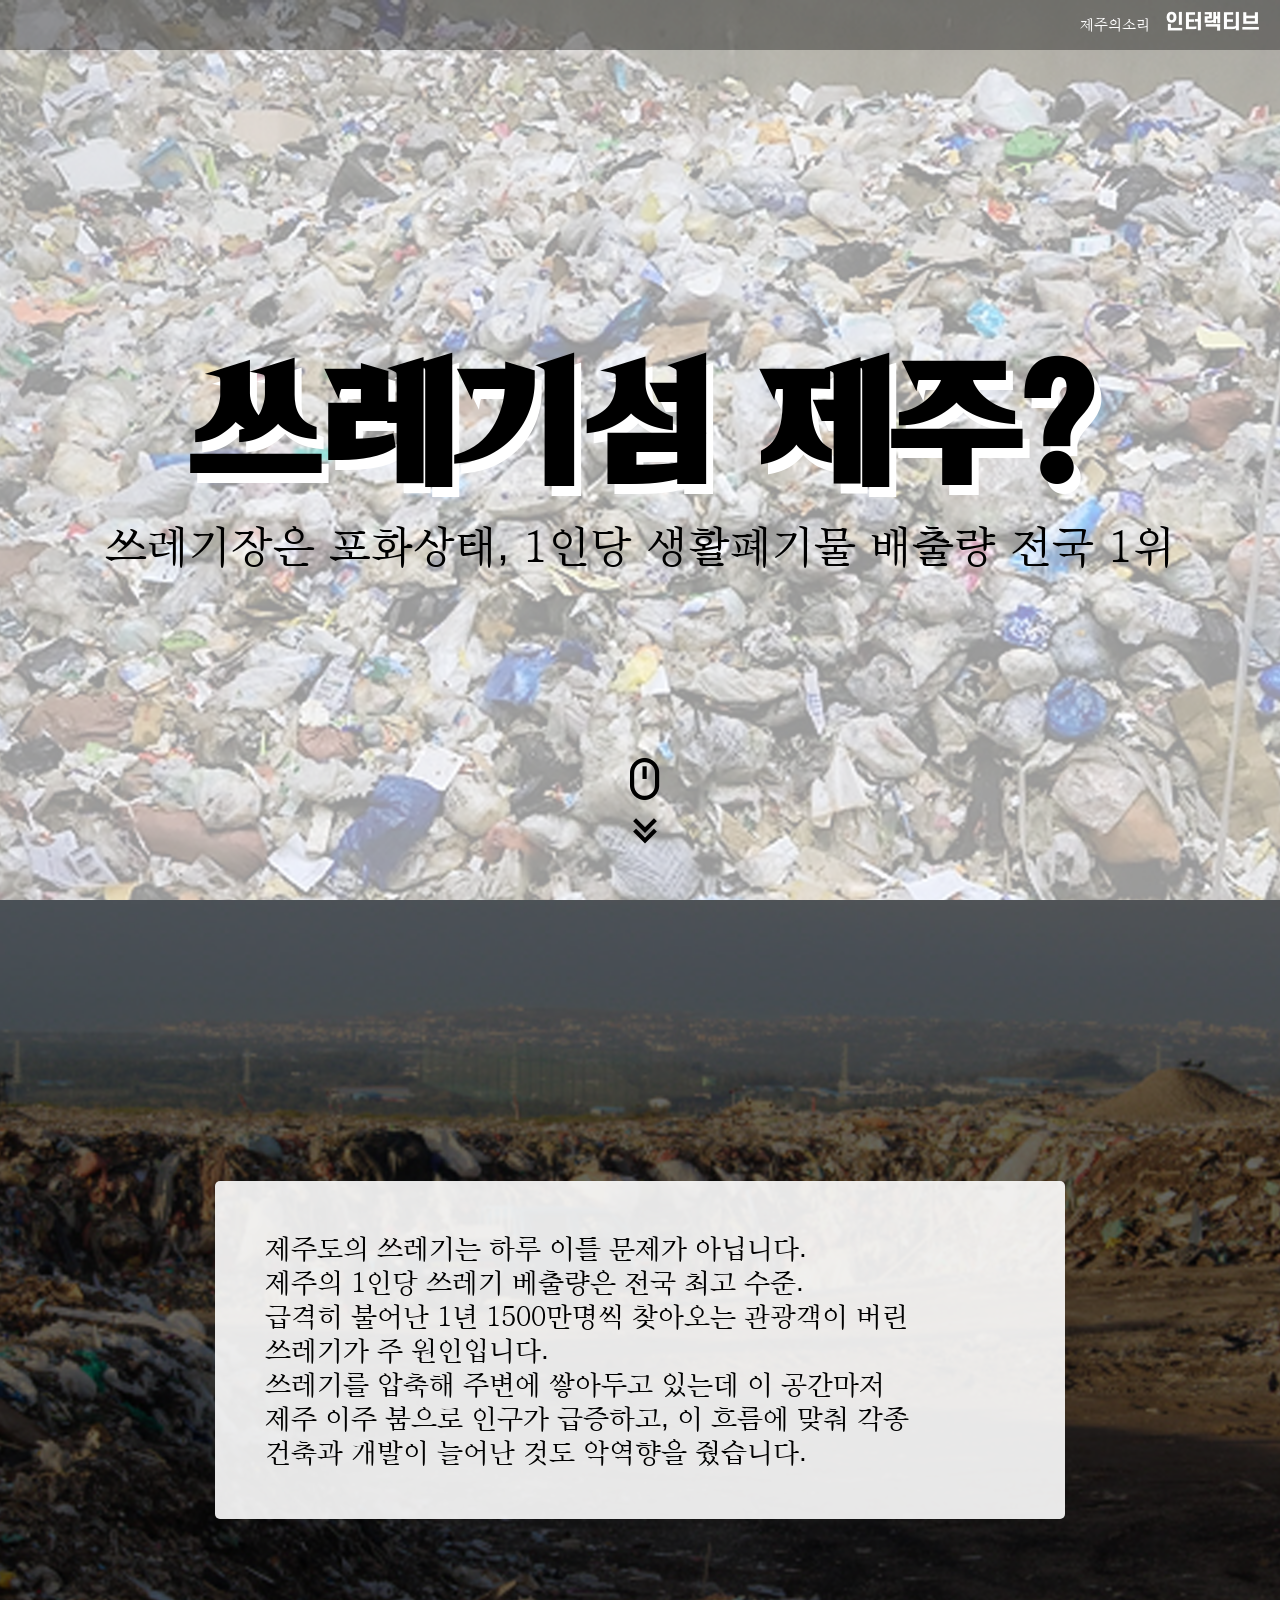
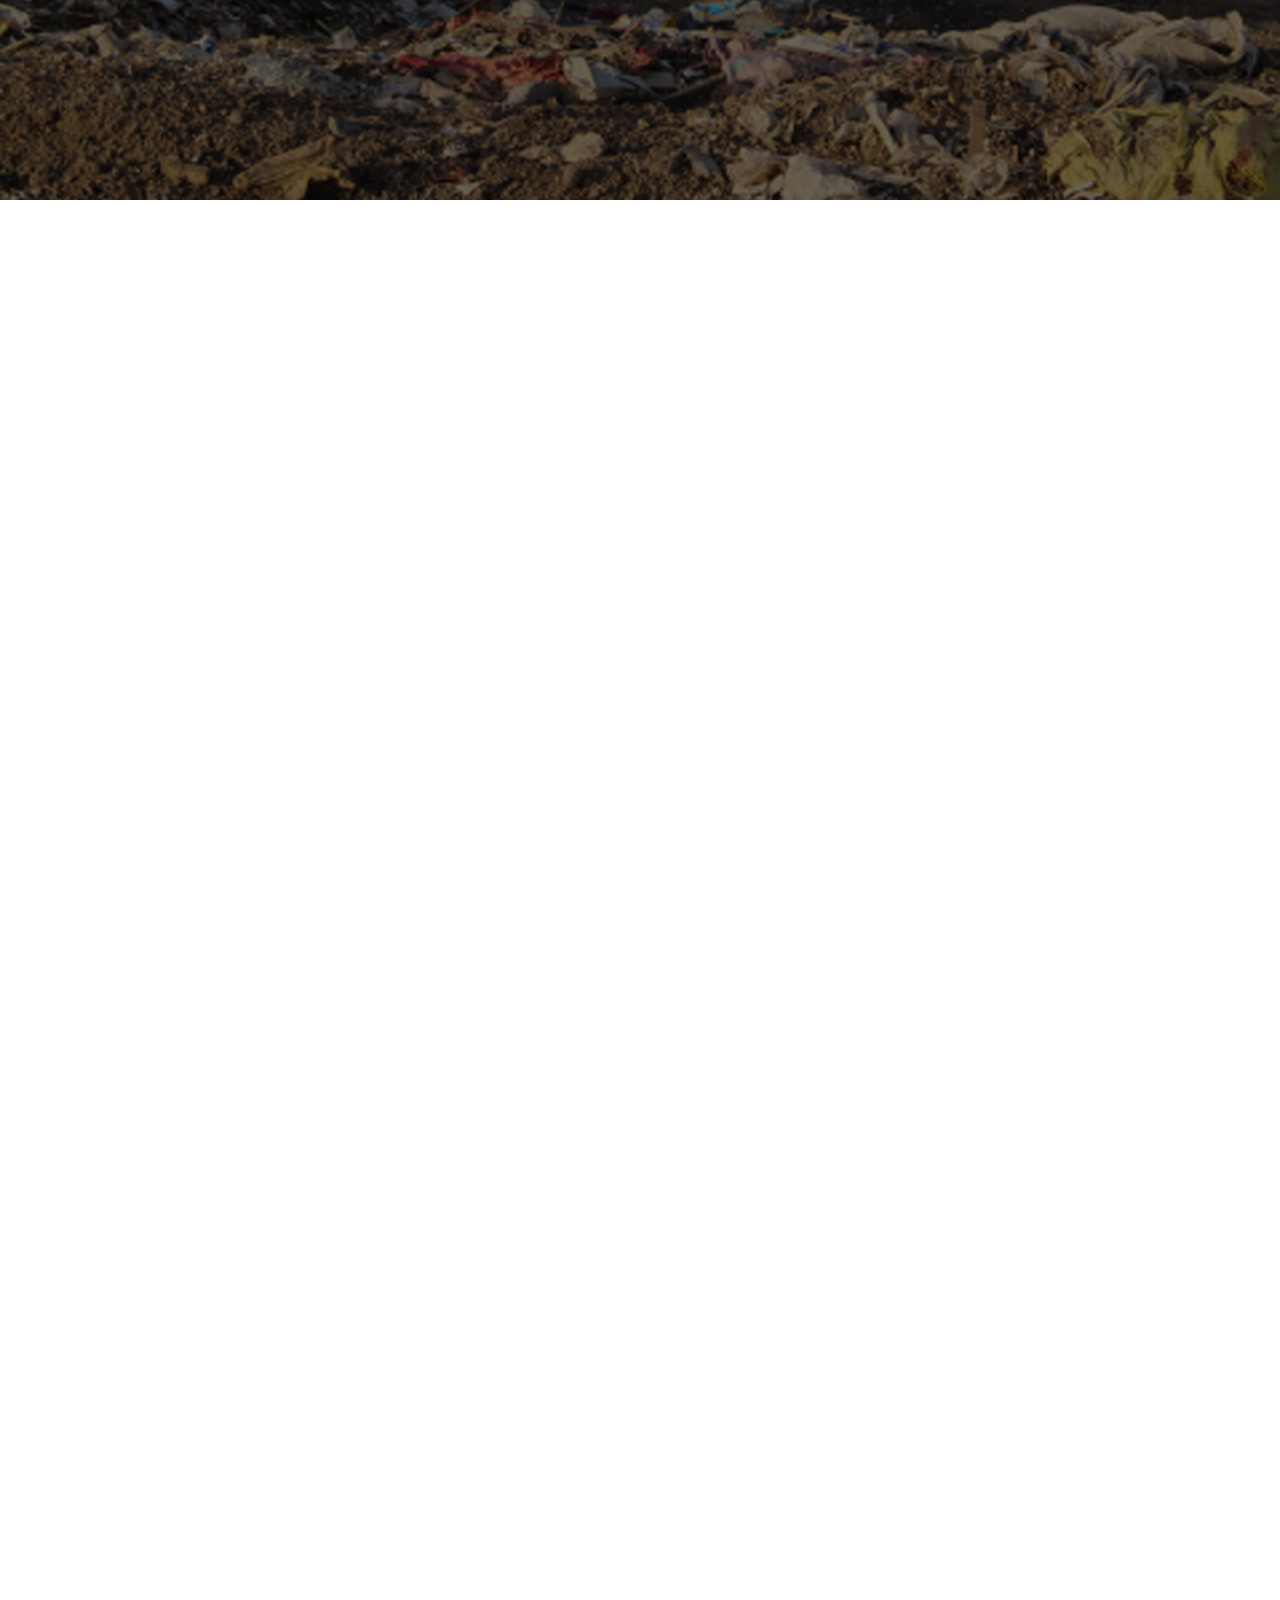
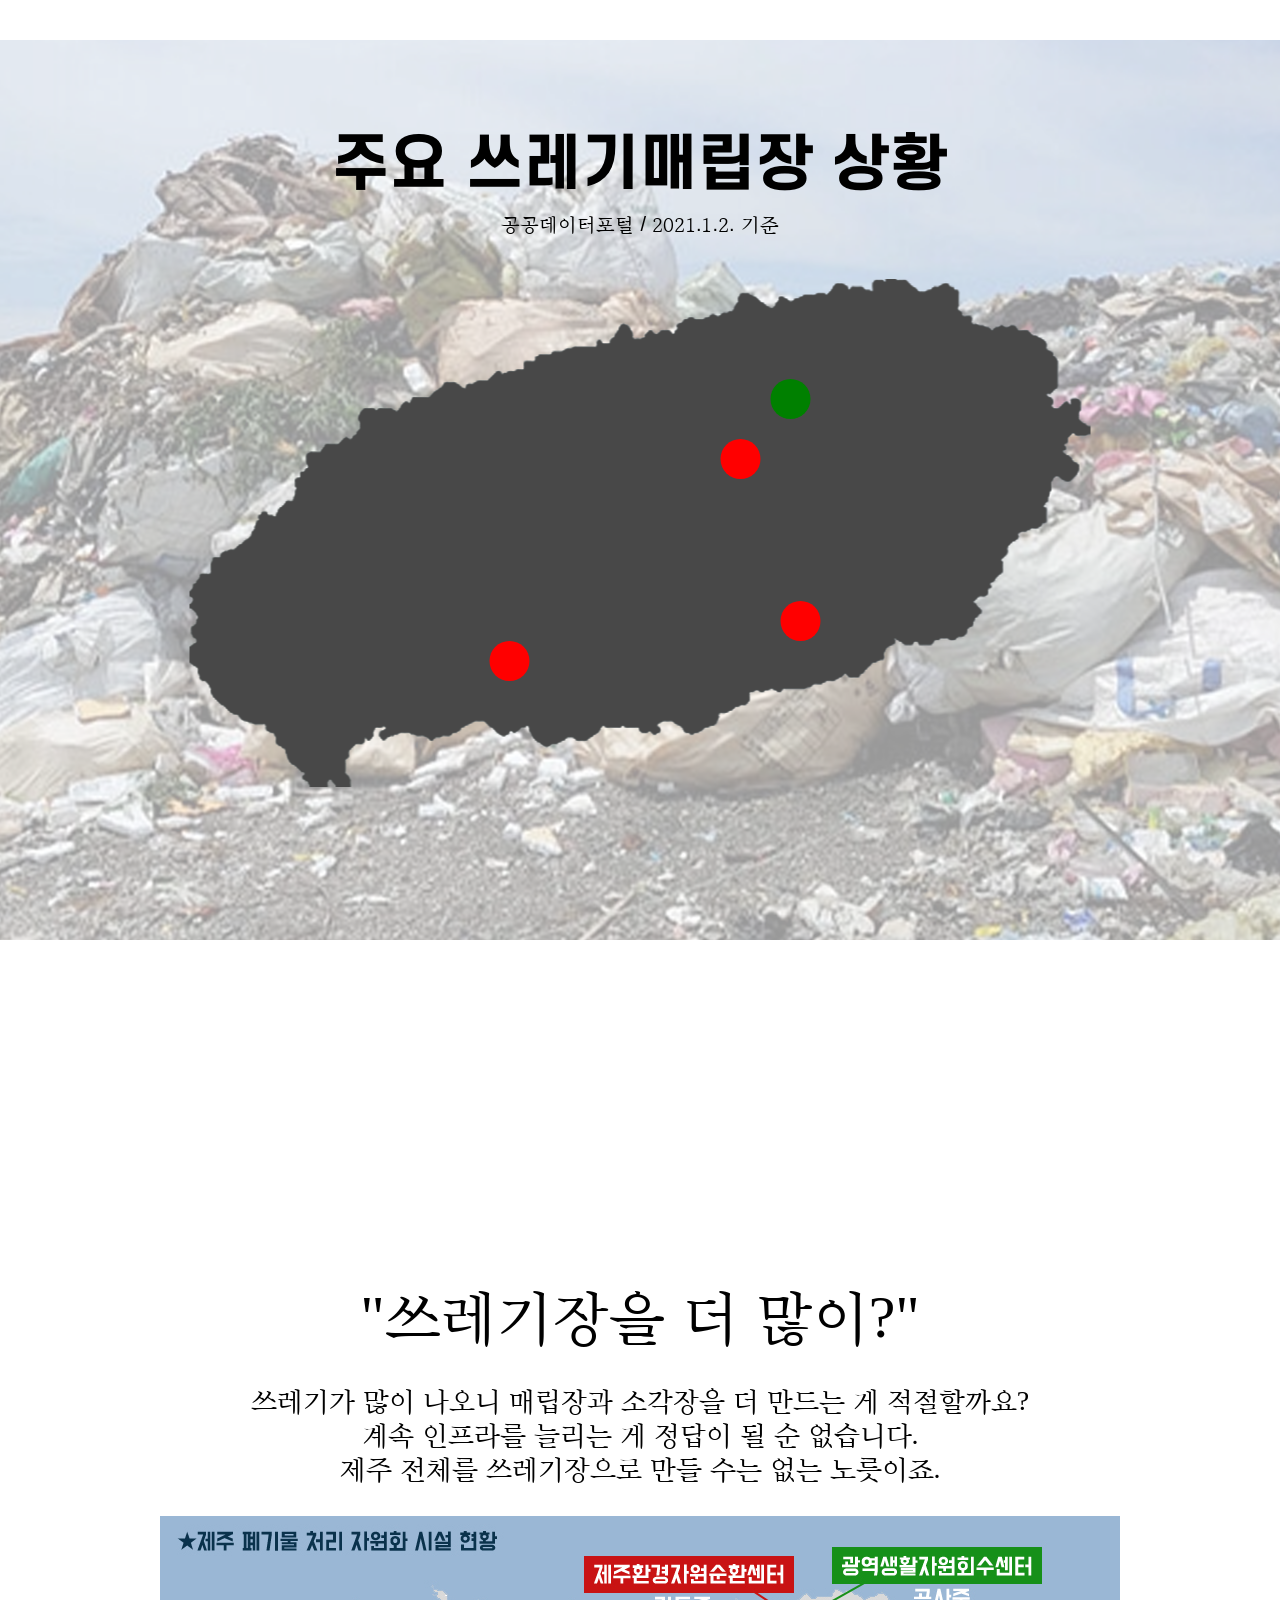
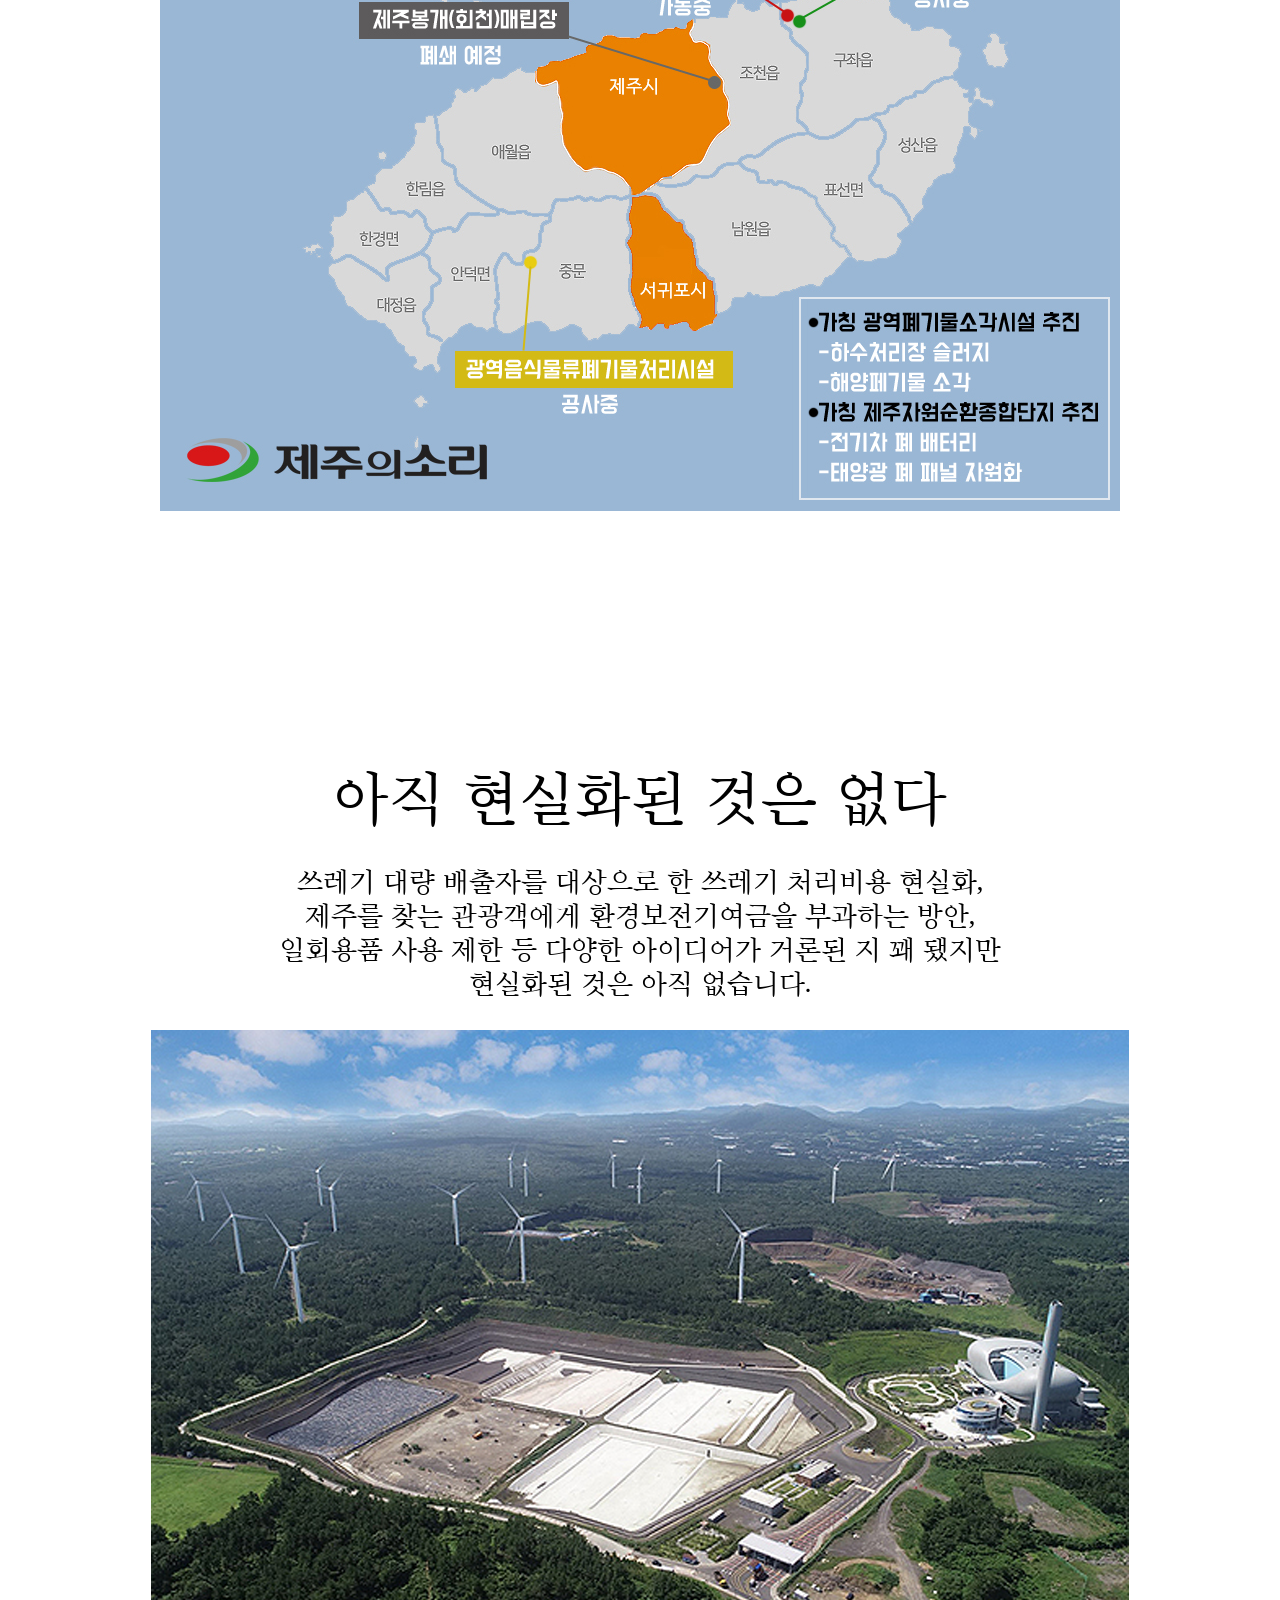
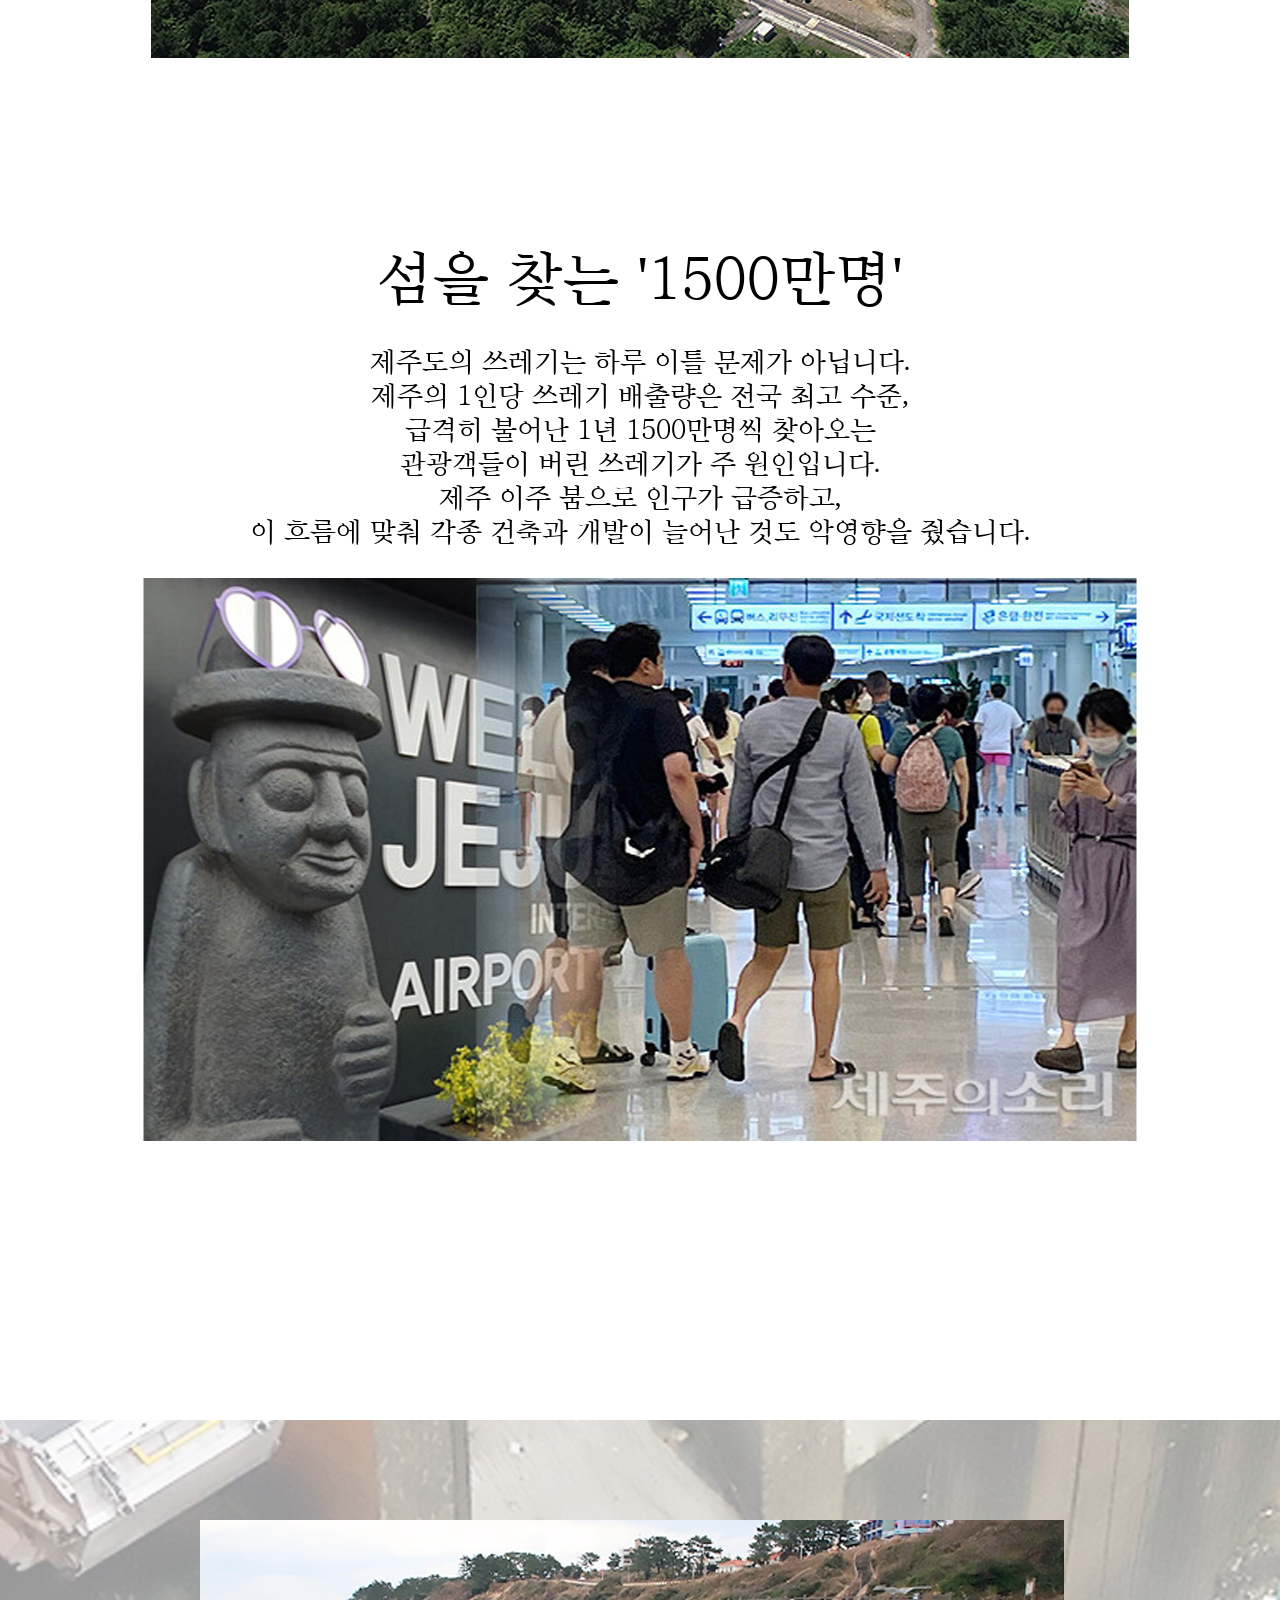
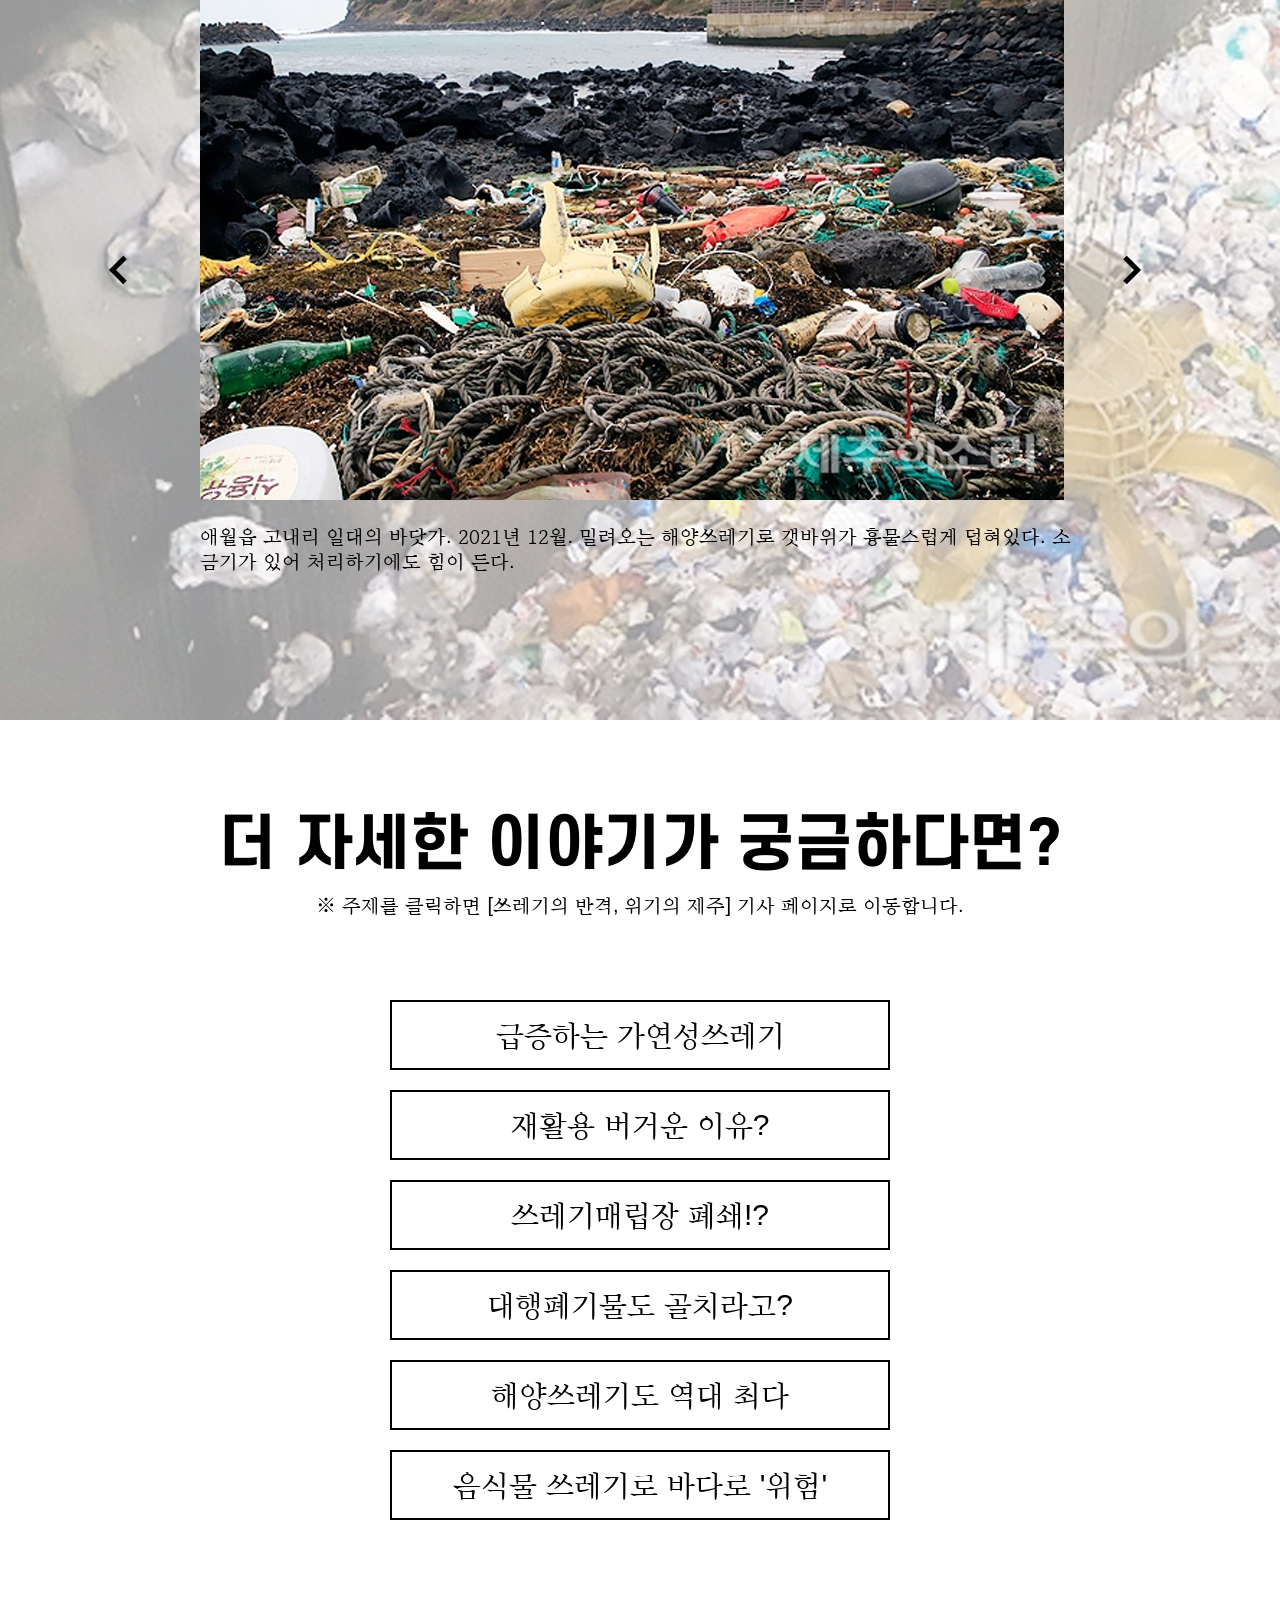
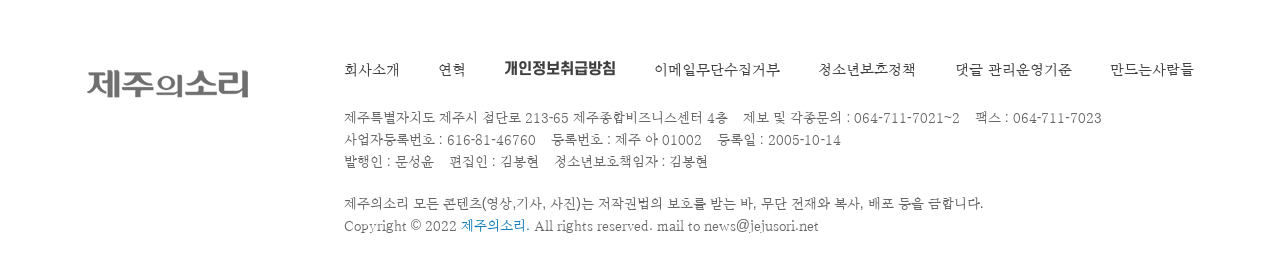
==== main.html @ 83e9f8c2 "인터랙티브" ====
﻿<!DOCTYPE html>
<html lang="ko">

    <head>
        <meta charset="utf-8">
        <meta http-equiv="X-UA-Compatible" content="IE=edge">
        <meta name="viewport" content="width=device-width, maximum-scale=1, initial-scale=1">
        <title>제주의소리</title>
        <link href="source/css/boxicons.css" rel="stylesheet">
        <link href="source/css/style.css" rel="stylesheet">
        <link href="source/css/aos.css" rel="stylesheet" />
        <link href="source/css/swiper-bundle.css" rel="stylesheet" />
        <!-- javaScript -->
        <script src="source/js/jquery-3.5.1.min.js"></script>
        <script src="source/js/common.js"></script>
        <script src="source/js/aos.js"></script>
        <script src="source/js/lodash.js"></script>
        <script src="source/js/swiper-bundle.js"></script>

    </head>

    <body class="main-layout">
        <!-- S:skip_navi -->
        <div class="skip_navi">
            <a class="sr-only sr-only-focusable" href="#header">메뉴 바로가기</a>
            <a class="sr-only sr-only-focusable" href="#content">본문 바로가기</a>
            <a class="sr-only sr-only-focusable" href="#footer">푸터 바로가기</a>
        </div>
        <!-- E:skip_navi -->
        <!-- S:header -->
        <header id="header">
          <div class="container">
            <a class="nav-title" href="" target="_blank">제주의소리</a>
            <a class="nav-sub" href="">인터랙티브</a>
            
          </div>
        </header>
        <!-- E:header -->
        
        <!-- S:main_menu -->
        <nav id="main-menu">

        </nav>
        <!-- E:main_menu -->

        <!-- S:mainContent -->
        <div id="content" class="main">

            <section class="page01">
              <div class="page01-text">
                <h1>쓰레기섬 제주?</h1>
                <h3>쓰레기장은 포화상태, 1인당 생활폐기물 배출량 전국 1위</h3>
                
              </div>
              <a href="#page02" onclick="return true"  class="icon-scroll">
                <i class='bx bx-mouse' ></i>
                <i class='bx bx-chevrons-down' ></i>
              </a>
            </section>
            
            <section class="page02">
              <div class="scroll-graphic">
                <div class="graphic-item" data-index="0">
                  <div id="page02" class="step">
                    <p >핵심은 감당할 수 없을 정도로 쓰레기가 쏟아지고 있다는 것.</p>
                    <p>현재 제주시 회천동에 있는 북부소각장은 하루 평균 140톤을</p>
                    <p>처리할 수 있는데, 하루에 반입되는 쓰레기는 201톤.</p>
                    <p>매일 70톤의 쓰레기가 쌓여간다는 얘기입니다.</p>
                    <p>쓰레기를 압축해 주변에 쌓아두고 있는데 이 공간마저</p>
                    <p>부족한 상황입니다.</p>
                    <p>현재 갈 곳을 잃고 야적된 압축 쓰레기는 무려 5만톤.</p>
                  </div>
                </div>
                <div class="graphic-item" data-index="1">
                  <div class="step">
                    <p>제주도의 쓰레기는 하루 이틀 문제가 아닙니다.</p>
                    <p>제주의 1인당 쓰레기 베출량은 전국 최고 수준.</p>
                    <p>급격히 불어난 1년 1500만명씩 찾아오는 관광객이 버린</p>
                    <p>쓰레기가 주 원인입니다.</p>
                    <p>쓰레기를 압축해 주변에 쌓아두고 있는데 이 공간마저</p>
                    <p>제주 이주 붐으로 인구가 급증하고, 이 흐름에 맞춰 각종</p>
                    <p>건축과 개발이 늘어난 것도 악역향을 줬습니다.</p>
                  </div>
                </div>
              </div>
              <div class="blank" data-index="0"></div>
              <div class="blank" data-index="1"></div>
              <div class="blan"></div>
            </section>
              
            <section class="page03">
              <div class="page03-text">
                <h2>주요 쓰레기매립장 상황</h2>
                <p>공공데이터포털 / 2021.1.2. 기준</p>
              </div>
              
              <div class="page03-map">
                <img src="/source/images/jejumap.png" alt="">
                <span class="map-senter01"></span>
                <span class="map-senter02"></span>
                <span class="map-senter03"></span>
                <span class="map-senter04"></span>
              </div>
              
                <div class="page03-modal modal01">
                  <h3>제주환경자원순환센터</h3>
                  <img src="/source/images/jejumap01.png" alt="">
                  <strong class="active">5%</strong>
                  <p>매립용량%: 2,417,179 m³ / 현재매립량: 118,837 m³</p>
                  <button class="modalClose">
                    <i class='bx bx-x'></i>
                  </button>
                </div>
                <div class="page03-modal modal02">
                  <h3>화천매립장</h3>
                  <img src="/source/images/jejumap02.png" alt="">
                  <strong>100%</strong>
                  <p>매립용량%: 2,319,800 m³ / 현재매립량: 2,319,800 m³</p>
                  <button class="modalClose">
                    <i class='bx bx-x' ></i>
                  </button>
                </div>
                <div class="page03-modal modal03">
                  <h3>색달매립장</h3>
                  <img src="/source/images/jejumap02.png" alt="">
                  <strong>98.94%</strong>
                  <p>매립용량%: 812,868 m³ / 현재매립량: 804,302 m³</p>
                  <button class="modalClose">
                    <i class='bx bx-x' ></i>
                  </button>
                </div>
                <div class="page03-modal modal04">
                  <h3>남원매립장</h3>
                  <img src="/source/images/jejumap02.png" alt="">
                  <strong>100%</strong>
                  <p>매립용량%: 45,974 m³ / 현재매립량: 45,974 m³</p>
                  <button class="modalClose">
                    <i class='bx bx-x' ></i>
                  </button>
                </div>
              
            </section>
              
            <section class="page04">
              <div class="line-wrapper">
                <div class="line-container">
                  <div id="bar" class="line-bar"></div>
                </div>
              </div>
              <div class="page04-area">
                <h3 data-aos="fade-right"
                data-aos-easing="ease-in-sine"
                data-aos-duration="1000">"쓰레기장을 더 많이?"</h3>
                <p data-aos="fade-right"
                data-aos-easing="ease-in-sine"
                data-aos-duration="1000">쓰레기가 많이 나오니 매립장과 소각장을 더 만드는 게 적절할까요?</p>
                <p data-aos="fade-right"
                data-aos-easing="ease-in-sine"
                data-aos-duration="1000">계속 인프라를 늘리는 게 정답이 될 순 없습니다.</p>
                <p data-aos="fade-right"
                data-aos-easing="ease-in-sine"
                data-aos-duration="1000">제주 전체를 쓰레기장으로 만들 수는 없는 노릇이죠.</p>
                <img data-aos="fade-right"
                data-aos-easing="ease-in-sine"
                data-aos-duration="1000" src="/source/images/lineimage01.png" alt="">
              </div>
              <div class="page04-area">
                <h3 data-aos="fade-right"
                data-aos-easing="ease-in-sine"
                data-aos-duration="1000">아직 현실화된 것은 없다</h3>
                <p data-aos="fade-right"
                data-aos-easing="ease-in-sine"
                data-aos-duration="1000">쓰레기 대량 배출자를 대상으로 한 쓰레기 처리비용 현실화,</p>
                <p data-aos="fade-right"
                data-aos-easing="ease-in-sine"
                data-aos-duration="1000">제주를 찾는 관광객에게 환경보전기여금을 부과하는 방안,</p>
                <p data-aos="fade-right"
                data-aos-easing="ease-in-sine"
                data-aos-duration="1000">일회용품 사용 제한 등 다양한 아이디어가 거론된 지 꽤 됐지만</p>
                <p data-aos="fade-right"
                data-aos-easing="ease-in-sine"
                data-aos-duration="1000">현실화된 것은 아직 없습니다.</p>
                <img data-aos="fade-right"
                data-aos-easing="ease-in-sine"
                data-aos-duration="1000" src="/source/images/jejuimage04.png" alt="">
              </div>
                
              <div class="page04-area">
                <h3 data-aos="fade-right"
                data-aos-easing="ease-in-sine"
                data-aos-duration="1000">섬을 찾는 '1500만명'</h3>
                <p data-aos="fade-right"
                data-aos-easing="ease-in-sine"
                data-aos-duration="1000">제주도의 쓰레기는 하루 이틀 문제가 아닙니다.</p>
                <p data-aos="fade-right"
                data-aos-easing="ease-in-sine"
                data-aos-duration="1000">제주의 1인당 쓰레기 배출량은 전국 최고 수준,</p>
                <p data-aos="fade-right"
                data-aos-easing="ease-in-sine"
                data-aos-duration="1000">급격히 불어난 1년 1500만명씩 찾아오는</p>
                <p data-aos="fade-right"
                data-aos-easing="ease-in-sine"
                data-aos-duration="1000">관광객들이 버린 쓰레기가 주 원인입니다.</p>
                <p data-aos="fade-right"
                data-aos-easing="ease-in-sine"
                data-aos-duration="1000">제주 이주 붐으로 인구가 급증하고,</p>
                <p data-aos="fade-right"
                data-aos-easing="ease-in-sine"
                data-aos-duration="1000">이 흐름에 맞춰 각종 건축과 개발이 늘어난 것도 악영향을 줬습니다.</p>
                <img data-aos="fade-right"
                data-aos-easing="ease-in-sine"
                data-aos-duration="1000" src="/source/images/lineimage02.png" alt="">
              </div>
              
            </section>
              
            <section class="page05">
              <div class="swiper-container">
                <div class="swiper-wrapper">
                  <div class="swiper-slide">
                    <img src="/source/images/swiperimage01.png" alt="">
                    <p>애월읍 고내리 일대의 바닷가. 2021년 12월. 밀려오는 해양쓰레기로 갯바위가 흉물스럽게 덥혀있다. 소금기가 있어 처리하기에도 힘이 든다.</p>
                  </div>
                </div>
              </div>
              <button class="swiper-prev">
              </button>
              <button class="swiper-next">
              </button>
            </section>

            <section class="page06">
              <div class="page06-text">
                <h3>더 자세한 이야기가 궁금하다면?</h3>
                <h4>※ 주제를 클릭하면 [쓰레기의 반격, 위기의 제주] 기사 페이지로 이동합니다.</h4>
              </div>
              
              <div class="link-box">
                <a href="">급증하는 가연성쓰레기</a>
                <a href="">재활용 버거운 이유?</a>
                <a href="">쓰레기매립장 폐쇄!?</a>
                <a href="">대행폐기물도 골치라고?</a>
                <a href="">해양쓰레기도 역대 최다</a>
                <a href="">음식물 쓰레기로 바다로 '위험'</a>
              </div>
            </section>
        </div>
        <!-- E:mainContent -->
        
        
        <!-- S:footer -->
        <footer id="footer">
          
          <div class="container">
            <div class="logo">
              <img src="/source/images/jejulogo.png" alt="제주의소리">
            </div>
            <div class="footer-columns">
              <ul class="footer-link">
                <li><a href="" class="item">회사소개</a></li>
                <li><a href="" class="item">연혁</a></li>
                <li><a href="" class="item"><strong>개인정보취급방침</strong></a></li>
                <li><a href="" class="item">이메일무단수집거부</a></li>
                <li><a href="" class="item">청소년보호정책</a></li>
                <li><a href="" class="item">댓글 관리운영기준</a></li>
                <li><a href="" class="item">만드는사람들</a></li>
              </ul>
              <address>
                  <p>제주특별자치도 제주시 첨단로 213-65 <span>제주종합비즈니스센터 4층</span></p>
                  <p>제보 및 각종문의 : 064-711-7021~2</p>
                  <p>팩스 : 064-711-7023</p>
                  <p class="clear">사업자등록번호 : 616-81-46760</p>
                  <p>등록번호 : 제주 아 01002</p>
                  <p>등록일 : 2005-10-14</p>
                  <p class="clear">발행인 : 문성윤</p>
                  <p>편집인 : 김봉현</p>
                  <p>청소년보호책임자 : 김봉현</p>
                  <p class="ban">제주의소리 모든 콘텐츠(영상,기사, 사진)는 저작권법의 보호를 받는 바, 무단 전재와 복사, 배포 등을 금합니다.</p>
                  <p>Copyright © 2022 <strong>제주의소리.</strong> All rights reserved. mail to news@jejusori.net</p>
              </address>
            </div>
              
          </div>
      </footer>
        <!-- E:footer -->

    </body>

</html>
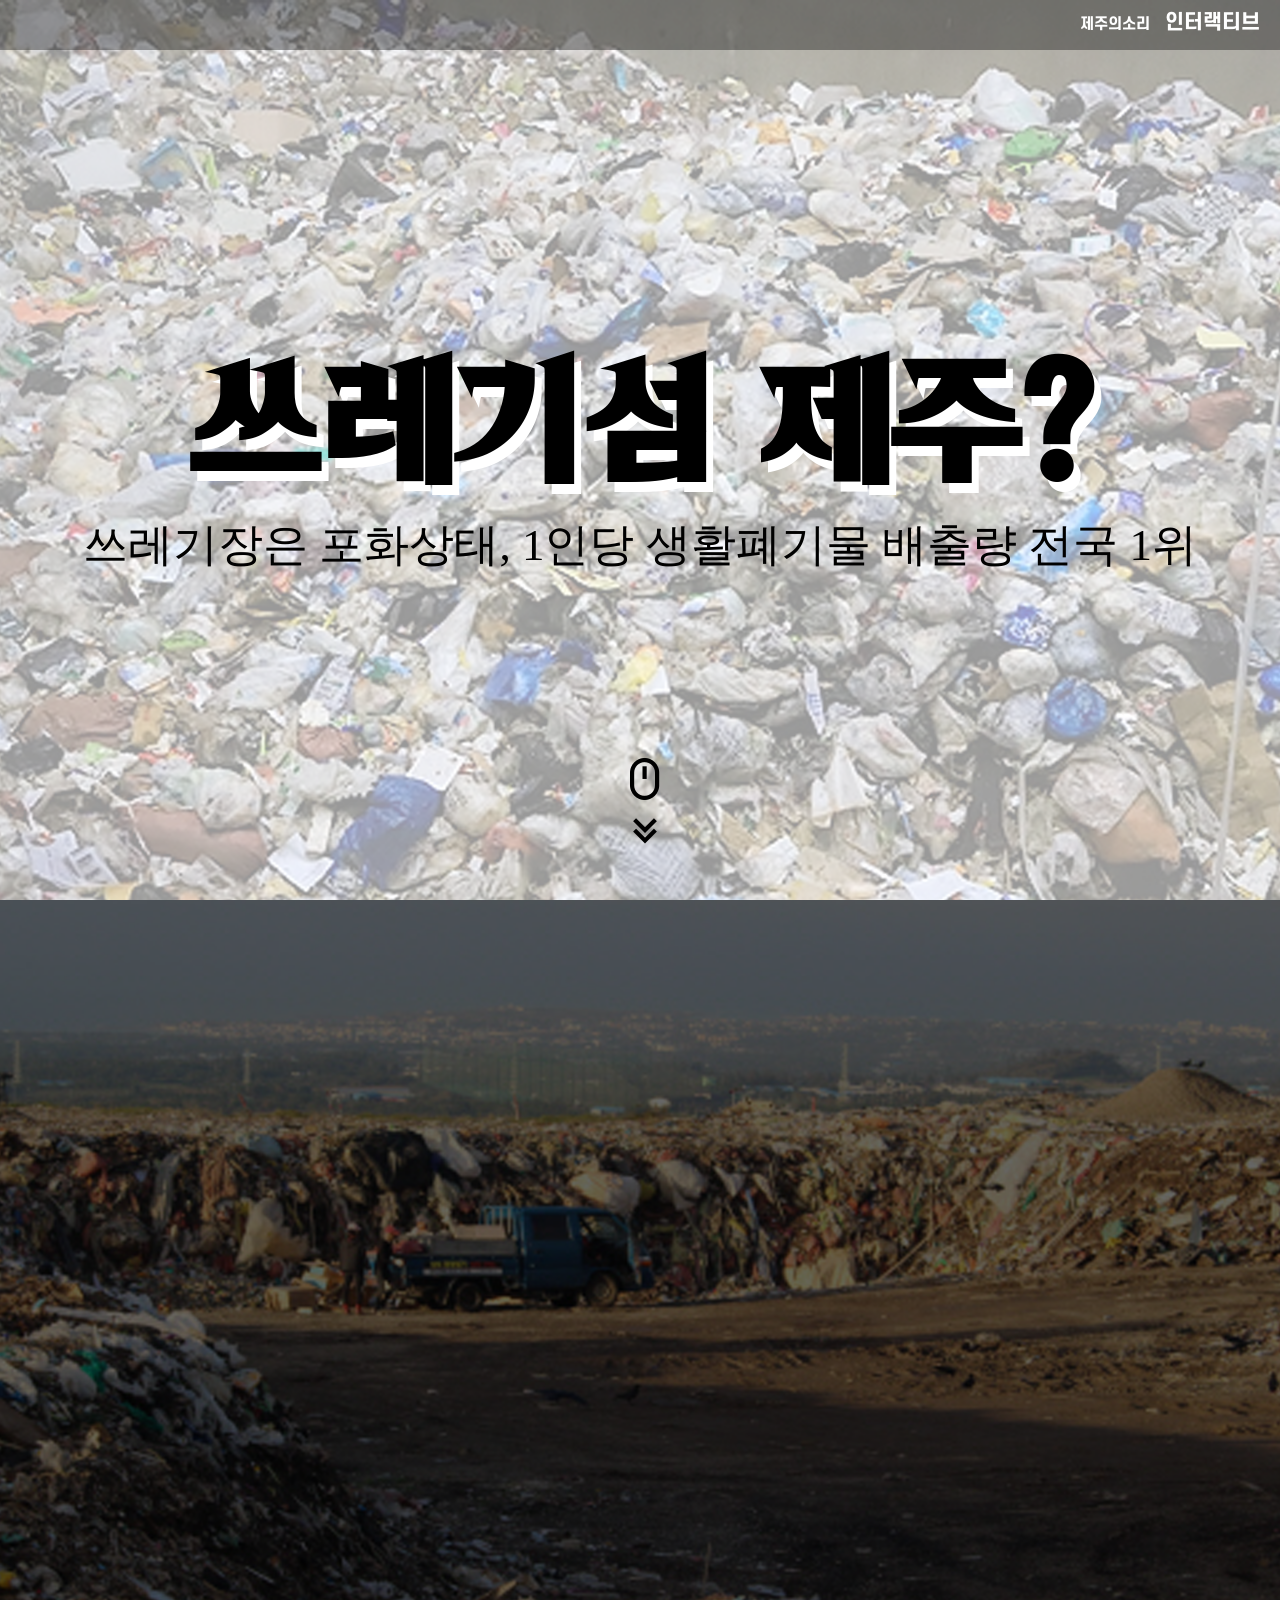
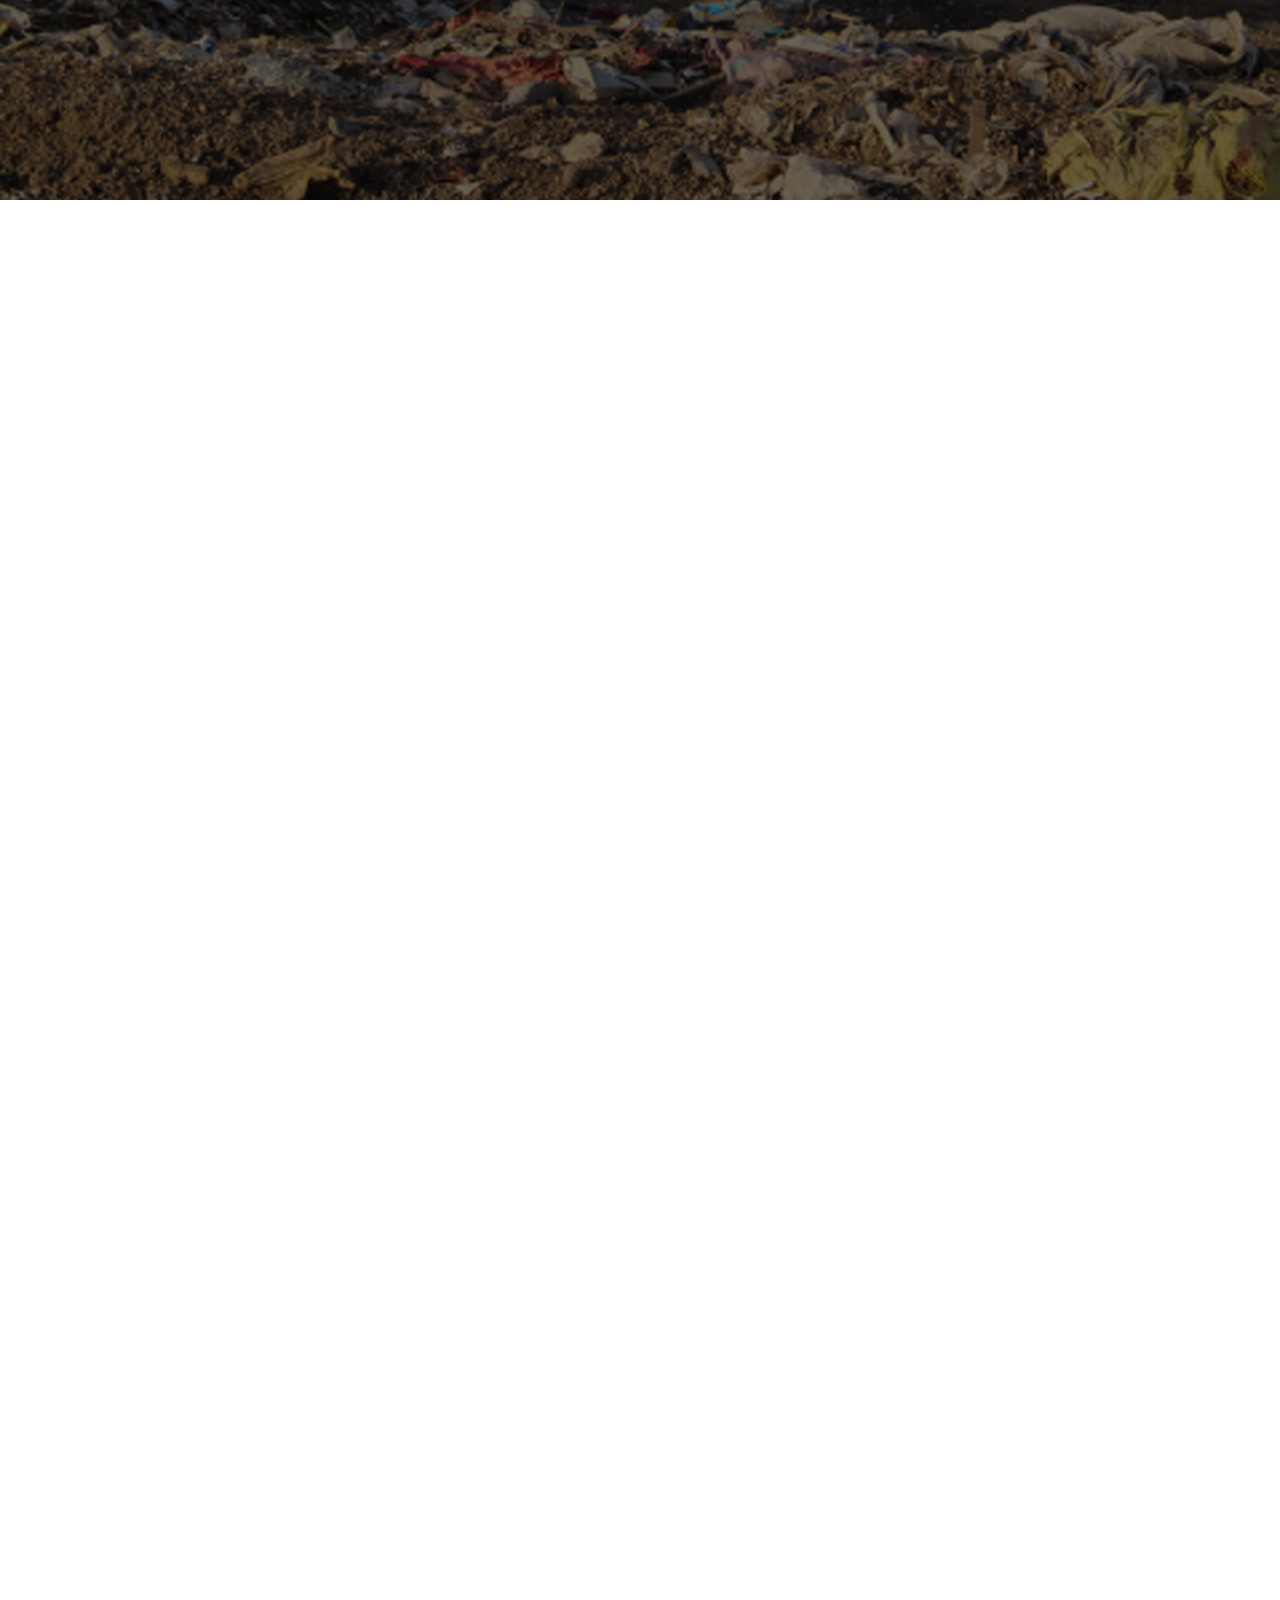
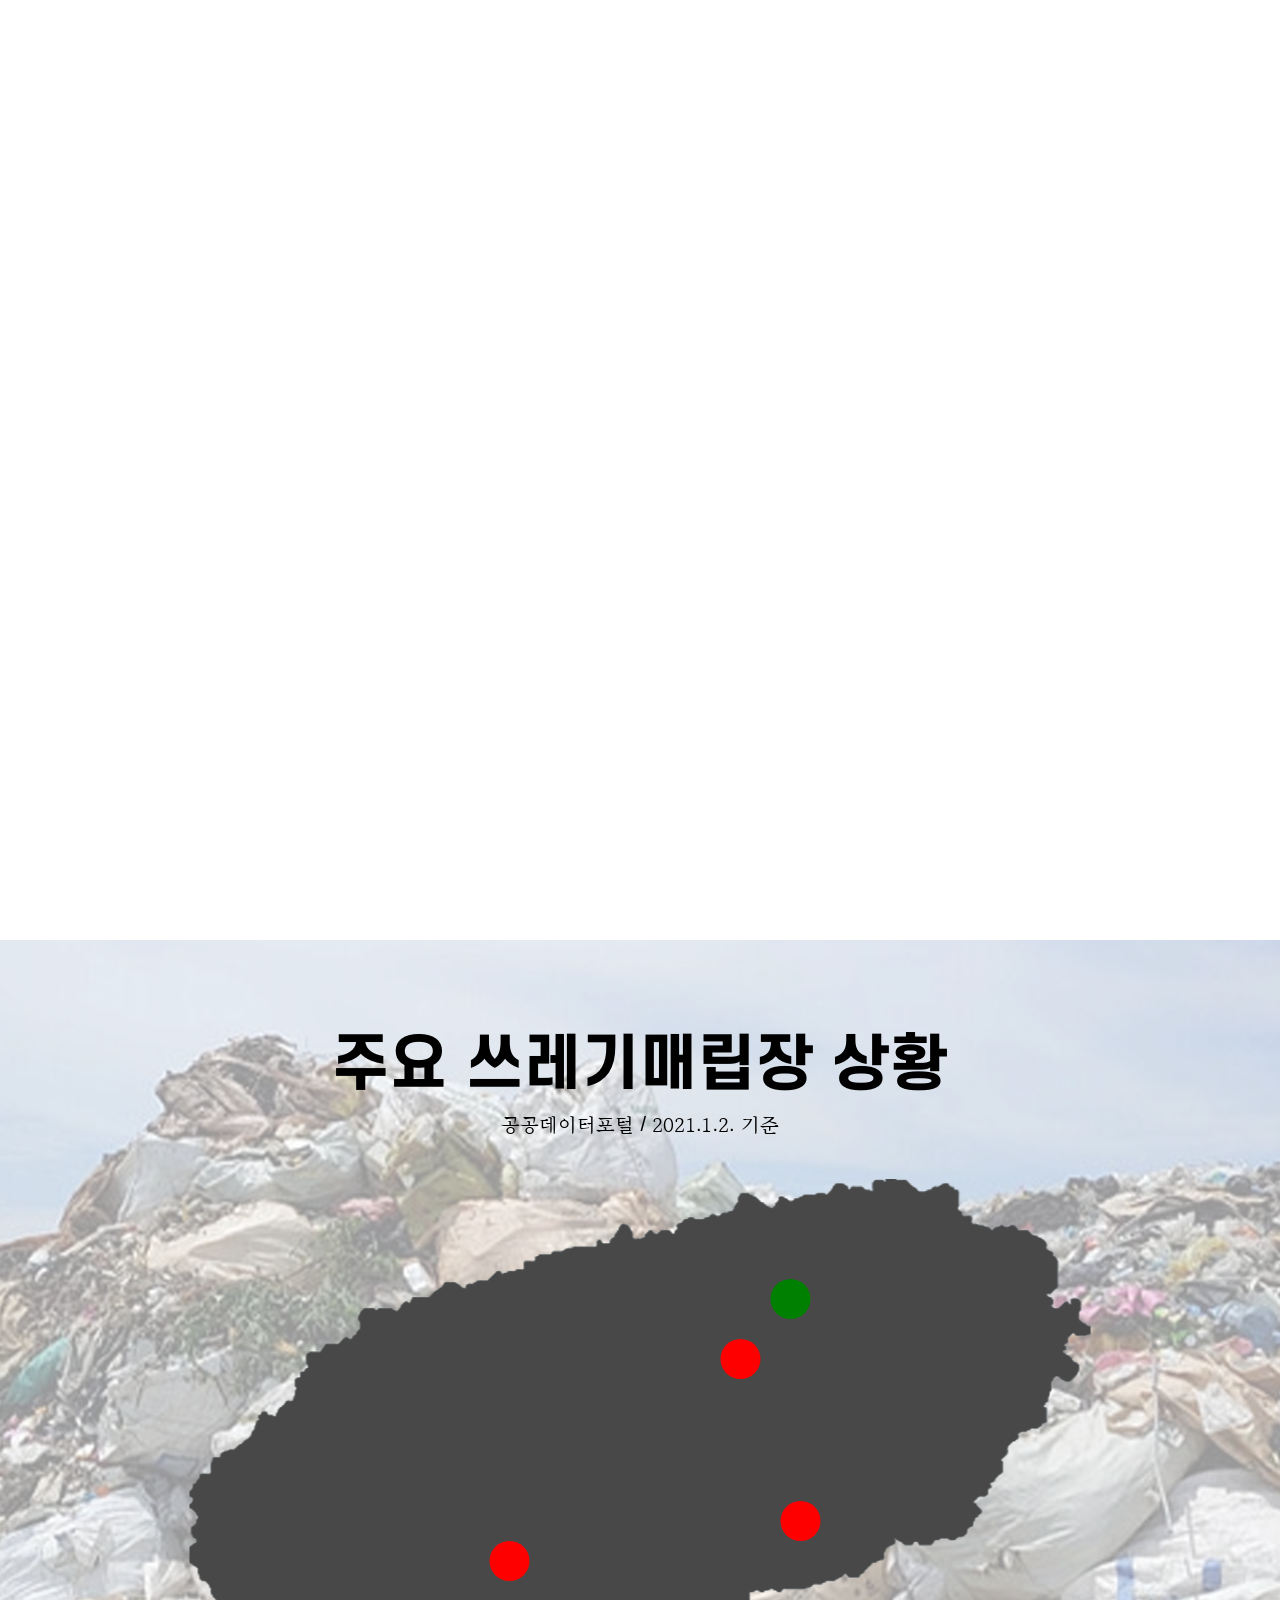
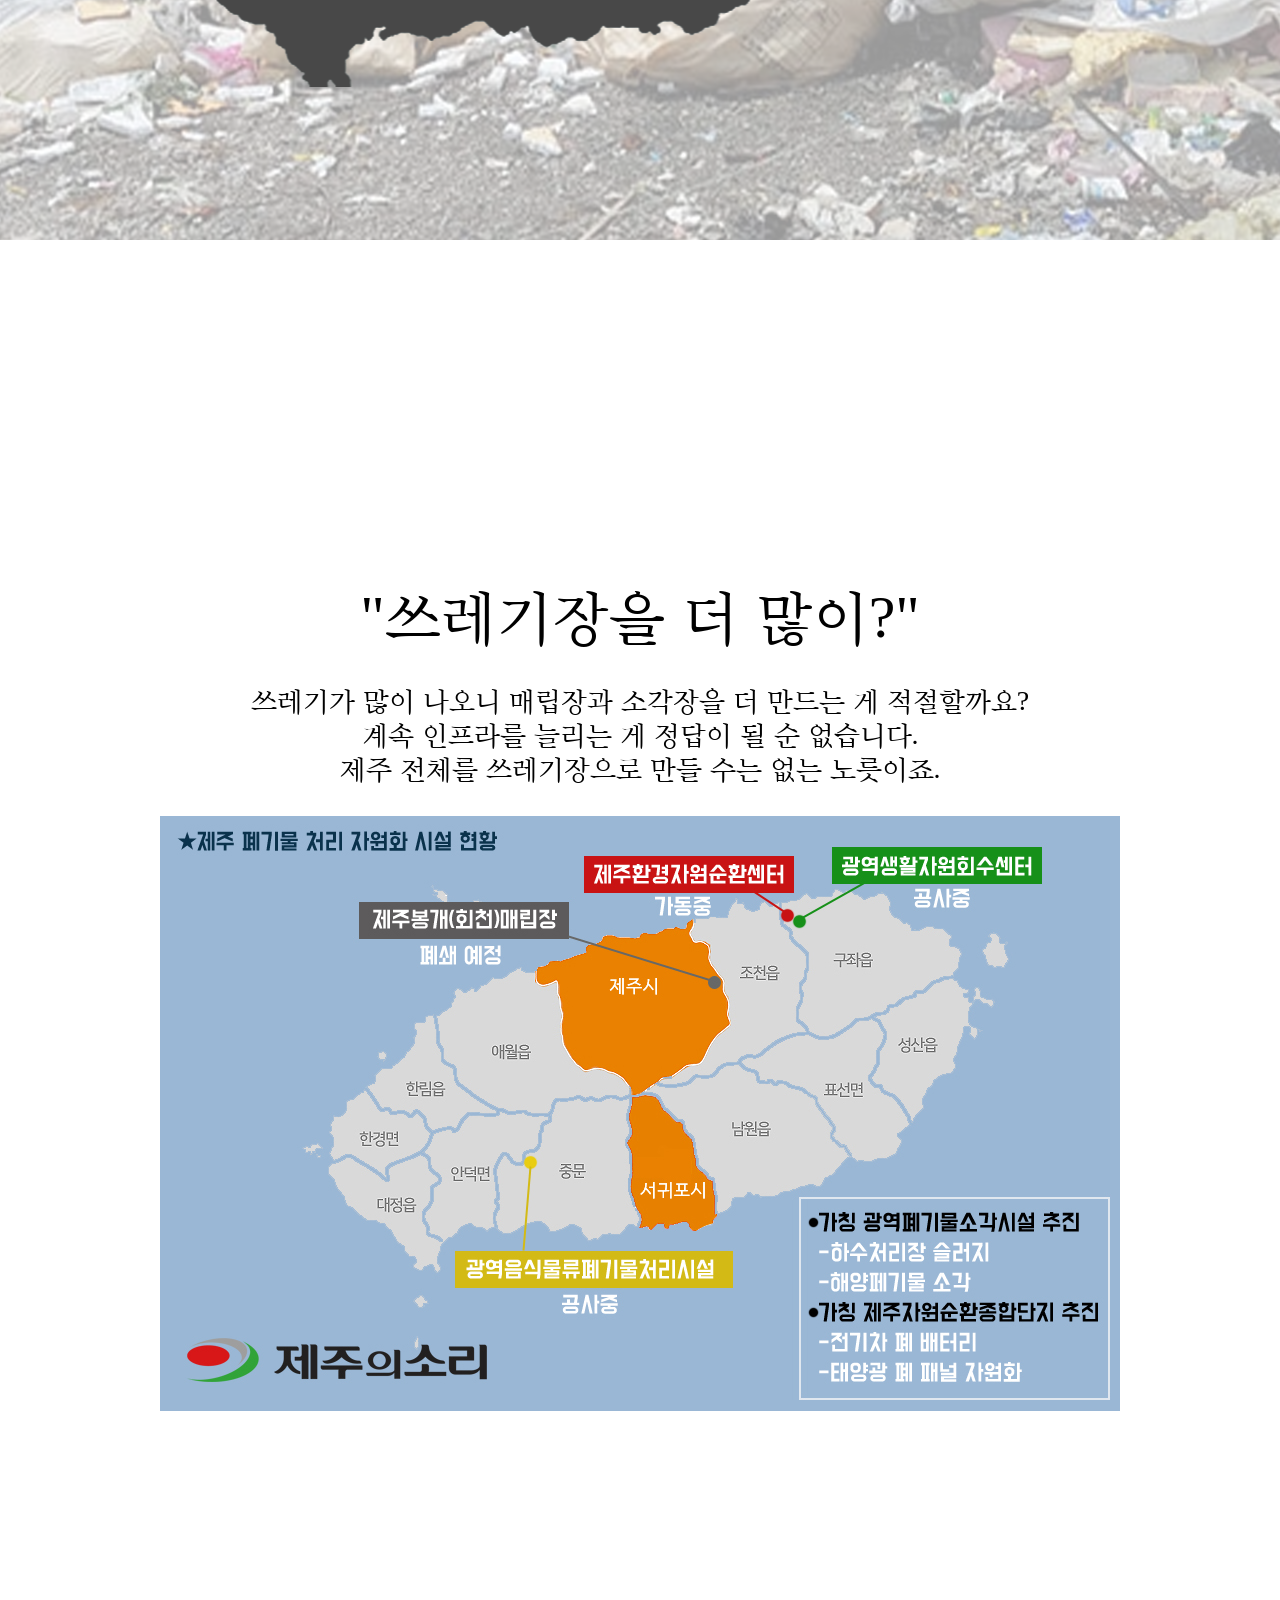
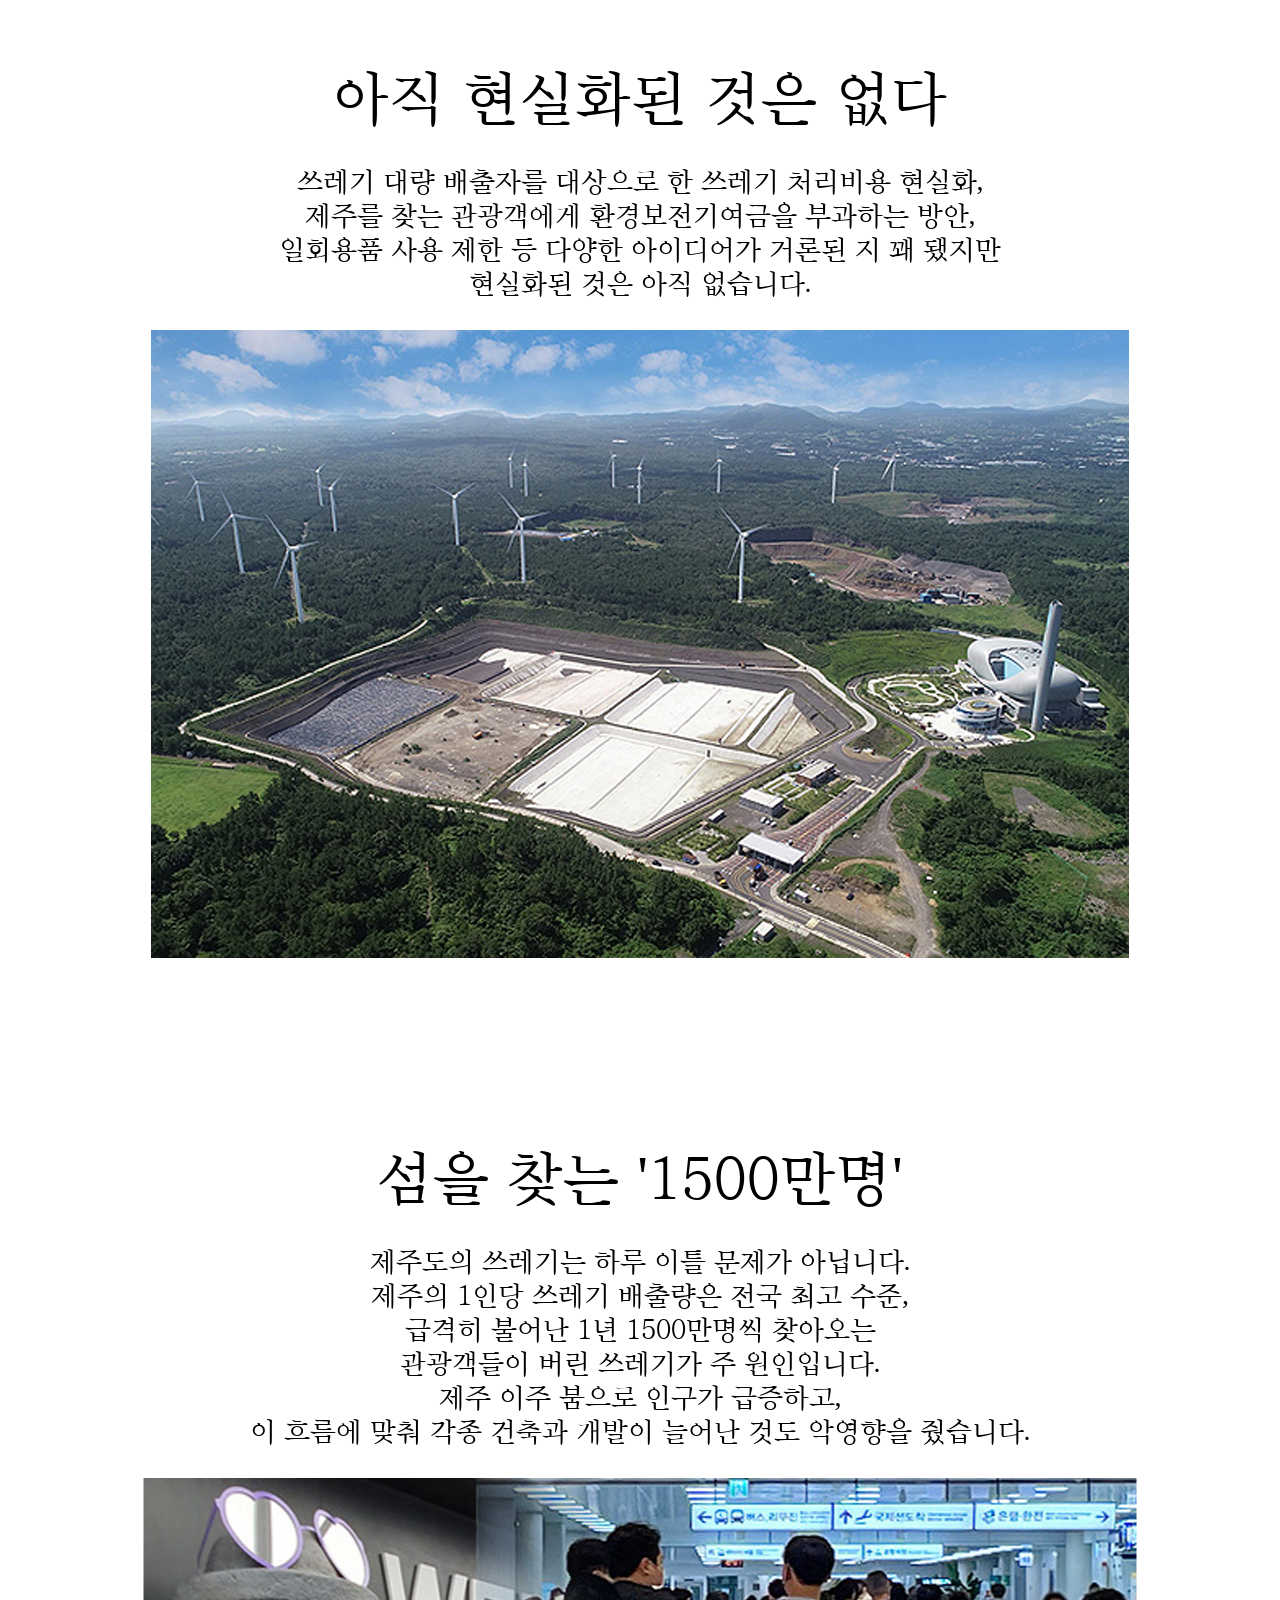
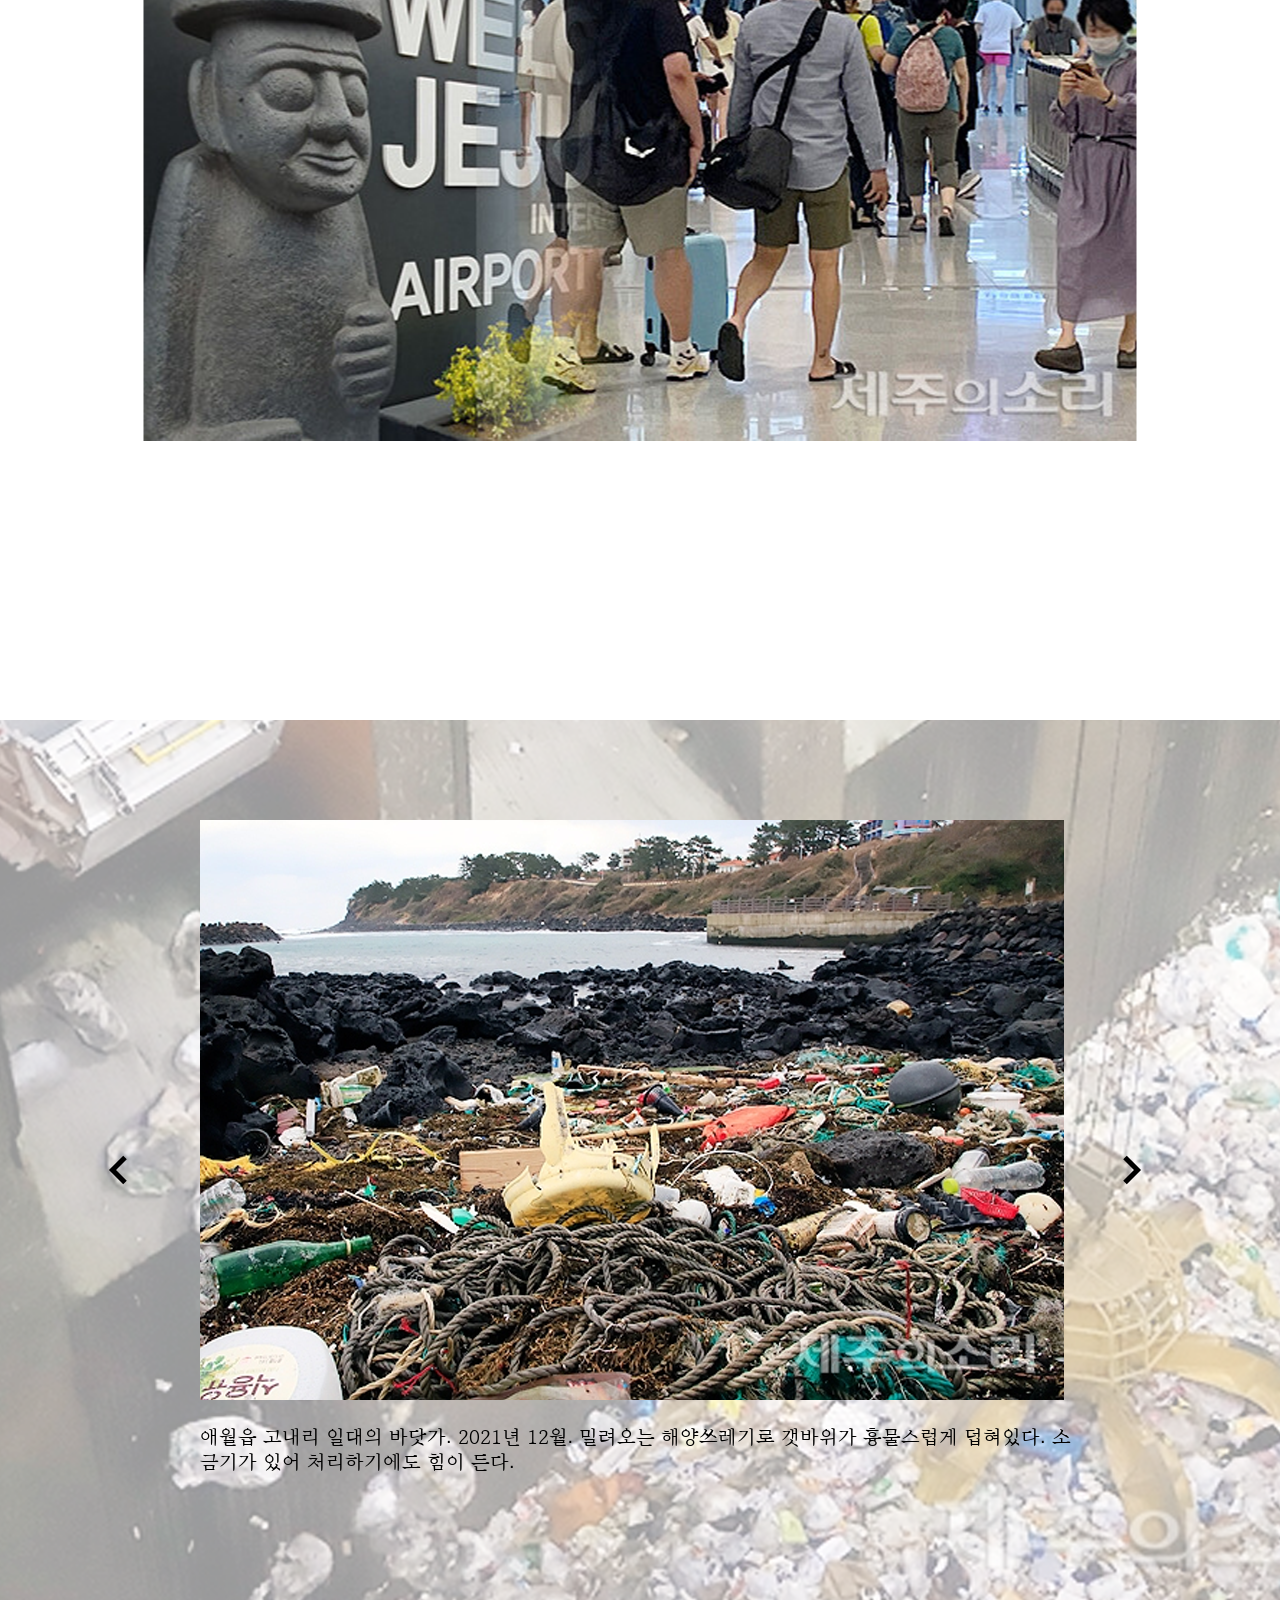
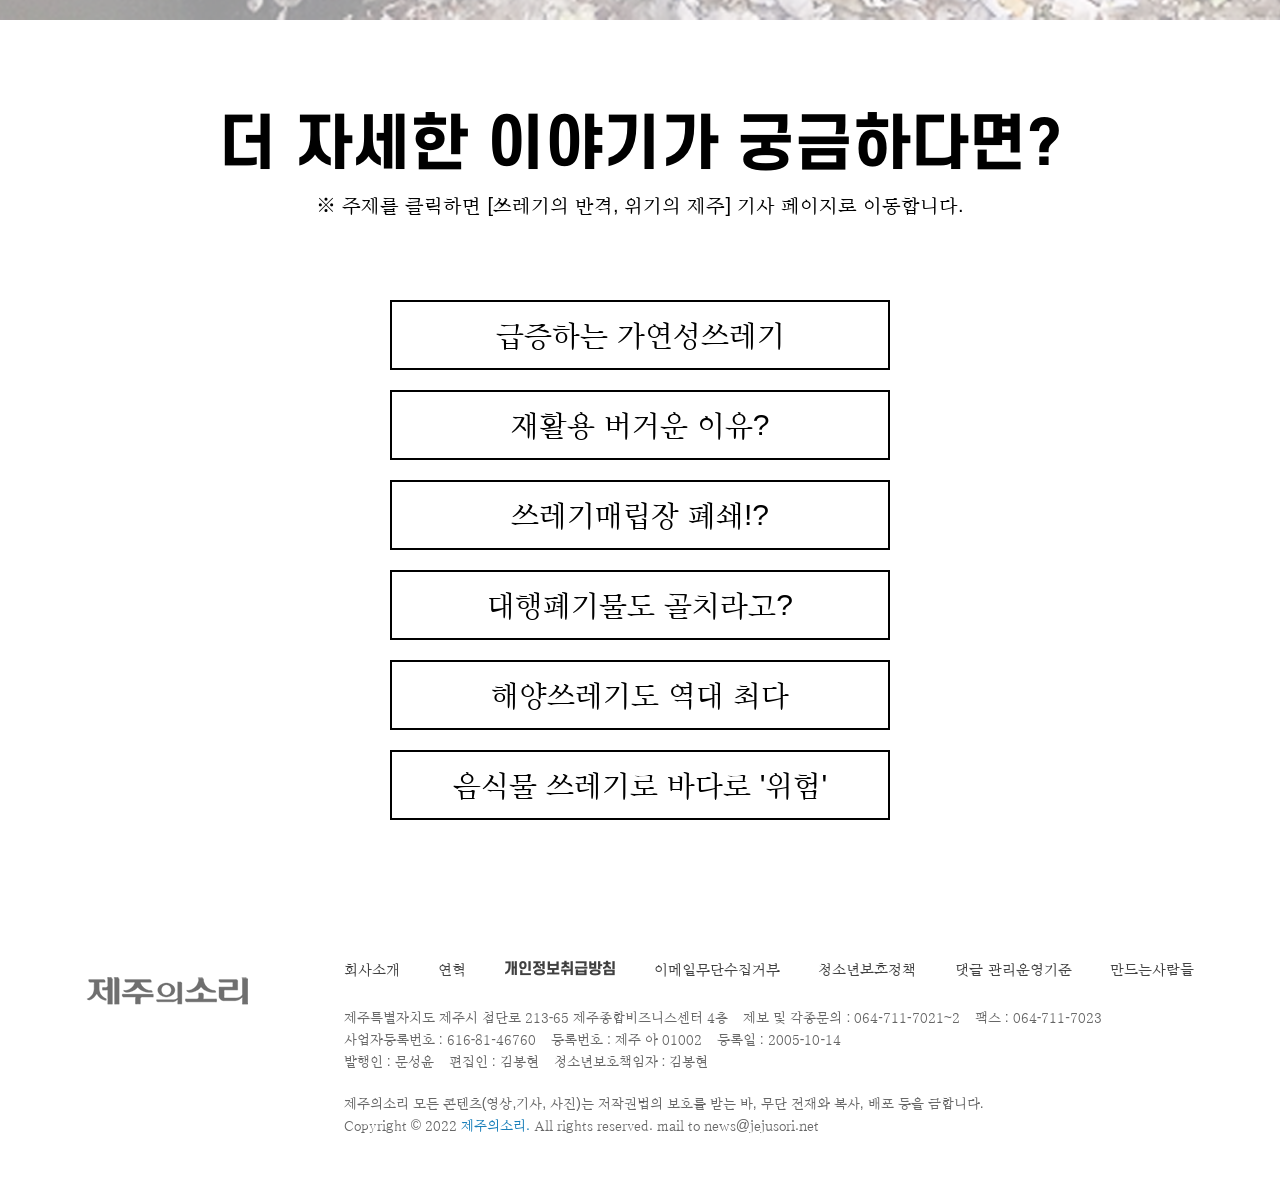
==== commit 5681dde0: "수정" ====
--- a/main.html
+++ b/main.html
@@ -30,26 +30,18 @@
         <!-- S:header -->
         <header id="header">
           <div class="container">
-            <a class="nav-title" href="" target="_blank">제주의소리</a>
-            <a class="nav-sub" href="">인터랙티브</a>
-            
+            <h1><a class="nav-title" href="" target="_blank">제주의소리</a></h1>
+            <p><a class="nav-sub" href="">인터랙티브</a></p>
           </div>
         </header>
         <!-- E:header -->
-        
-        <!-- S:main_menu -->
-        <nav id="main-menu">
-
-        </nav>
-        <!-- E:main_menu -->
 
         <!-- S:mainContent -->
         <div id="content" class="main">
 
             <section class="page01">
               <div class="page01-text">
-                <h1>쓰레기섬 제주?</h1>
-                <h3>쓰레기장은 포화상태, 1인당 생활폐기물 배출량 전국 1위</h3>
+                <h2>쓰레기섬 제주? <small>쓰레기장은 포화상태, 1인당 생활폐기물 배출량 전국 1위</small></h2>
                 
               </div>
               <a href="#page02" onclick="return true"  class="icon-scroll">
@@ -96,10 +88,10 @@
               
               <div class="page03-map">
                 <img src="/source/images/jejumap.png" alt="">
-                <span class="map-senter01"></span>
-                <span class="map-senter02"></span>
-                <span class="map-senter03"></span>
-                <span class="map-senter04"></span>
+                <button class="map-senter01"></button>
+                <button class="map-senter02"></button>
+                <button class="map-senter03"></button>
+                <button class="map-senter04"></button>
               </div>
               
                 <div class="page03-modal modal01">
@@ -252,9 +244,9 @@
         <footer id="footer">
           
           <div class="container">
-            <div class="logo">
+            <h2 class="logo">
               <img src="/source/images/jejulogo.png" alt="제주의소리">
-            </div>
+            </h2>
             <div class="footer-columns">
               <ul class="footer-link">
                 <li><a href="" class="item">회사소개</a></li>
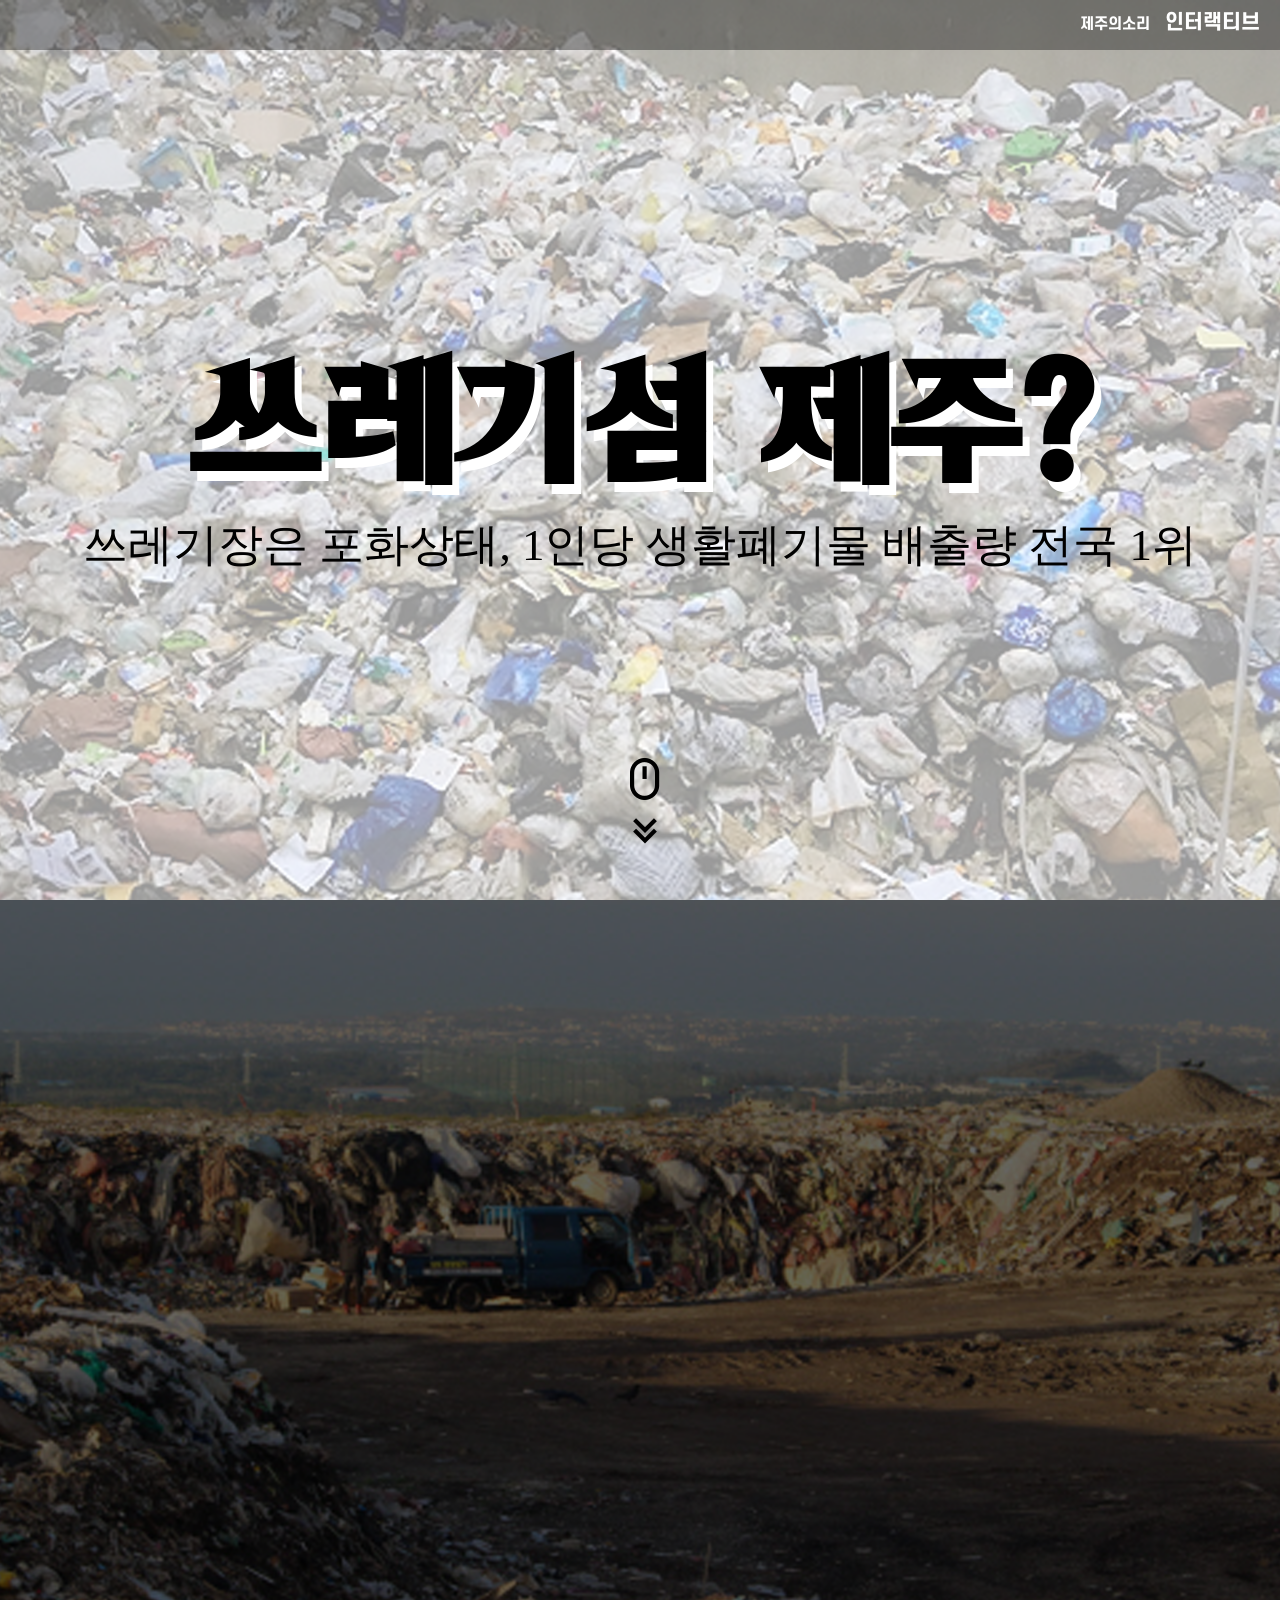
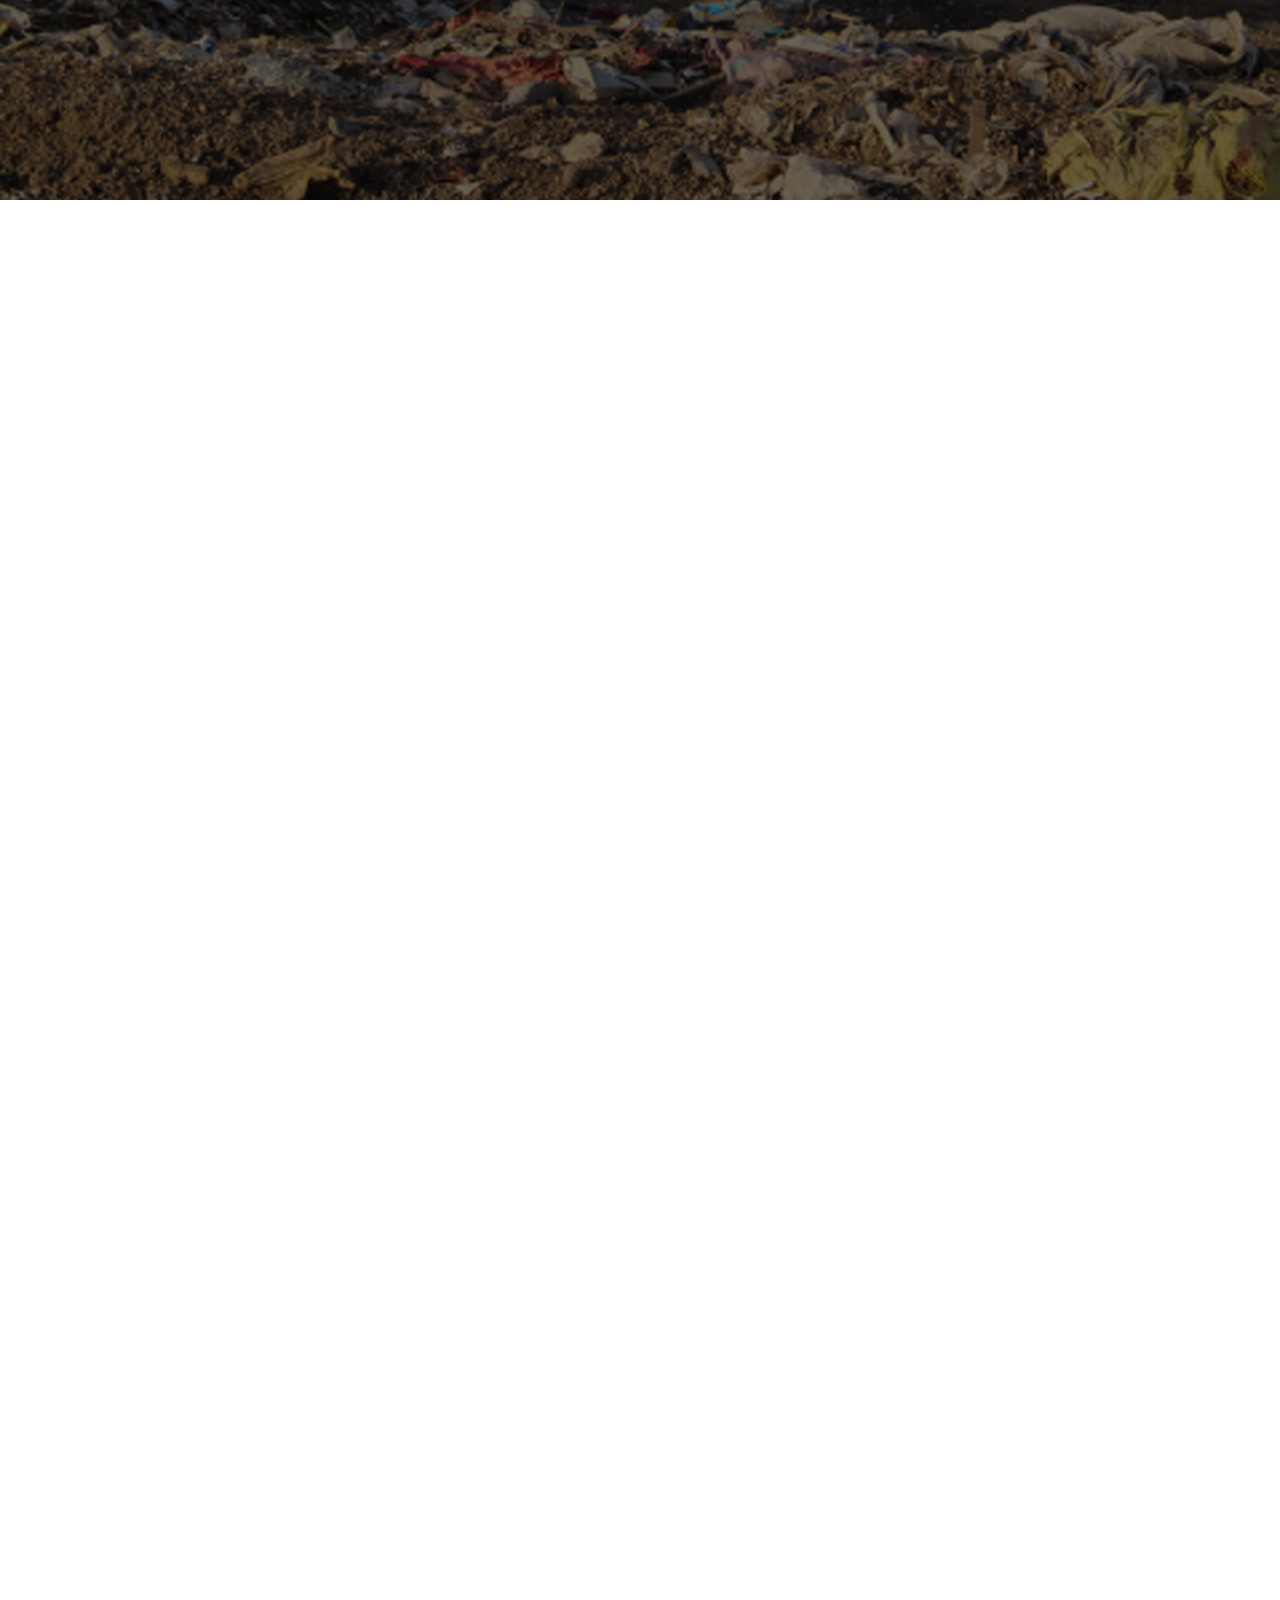
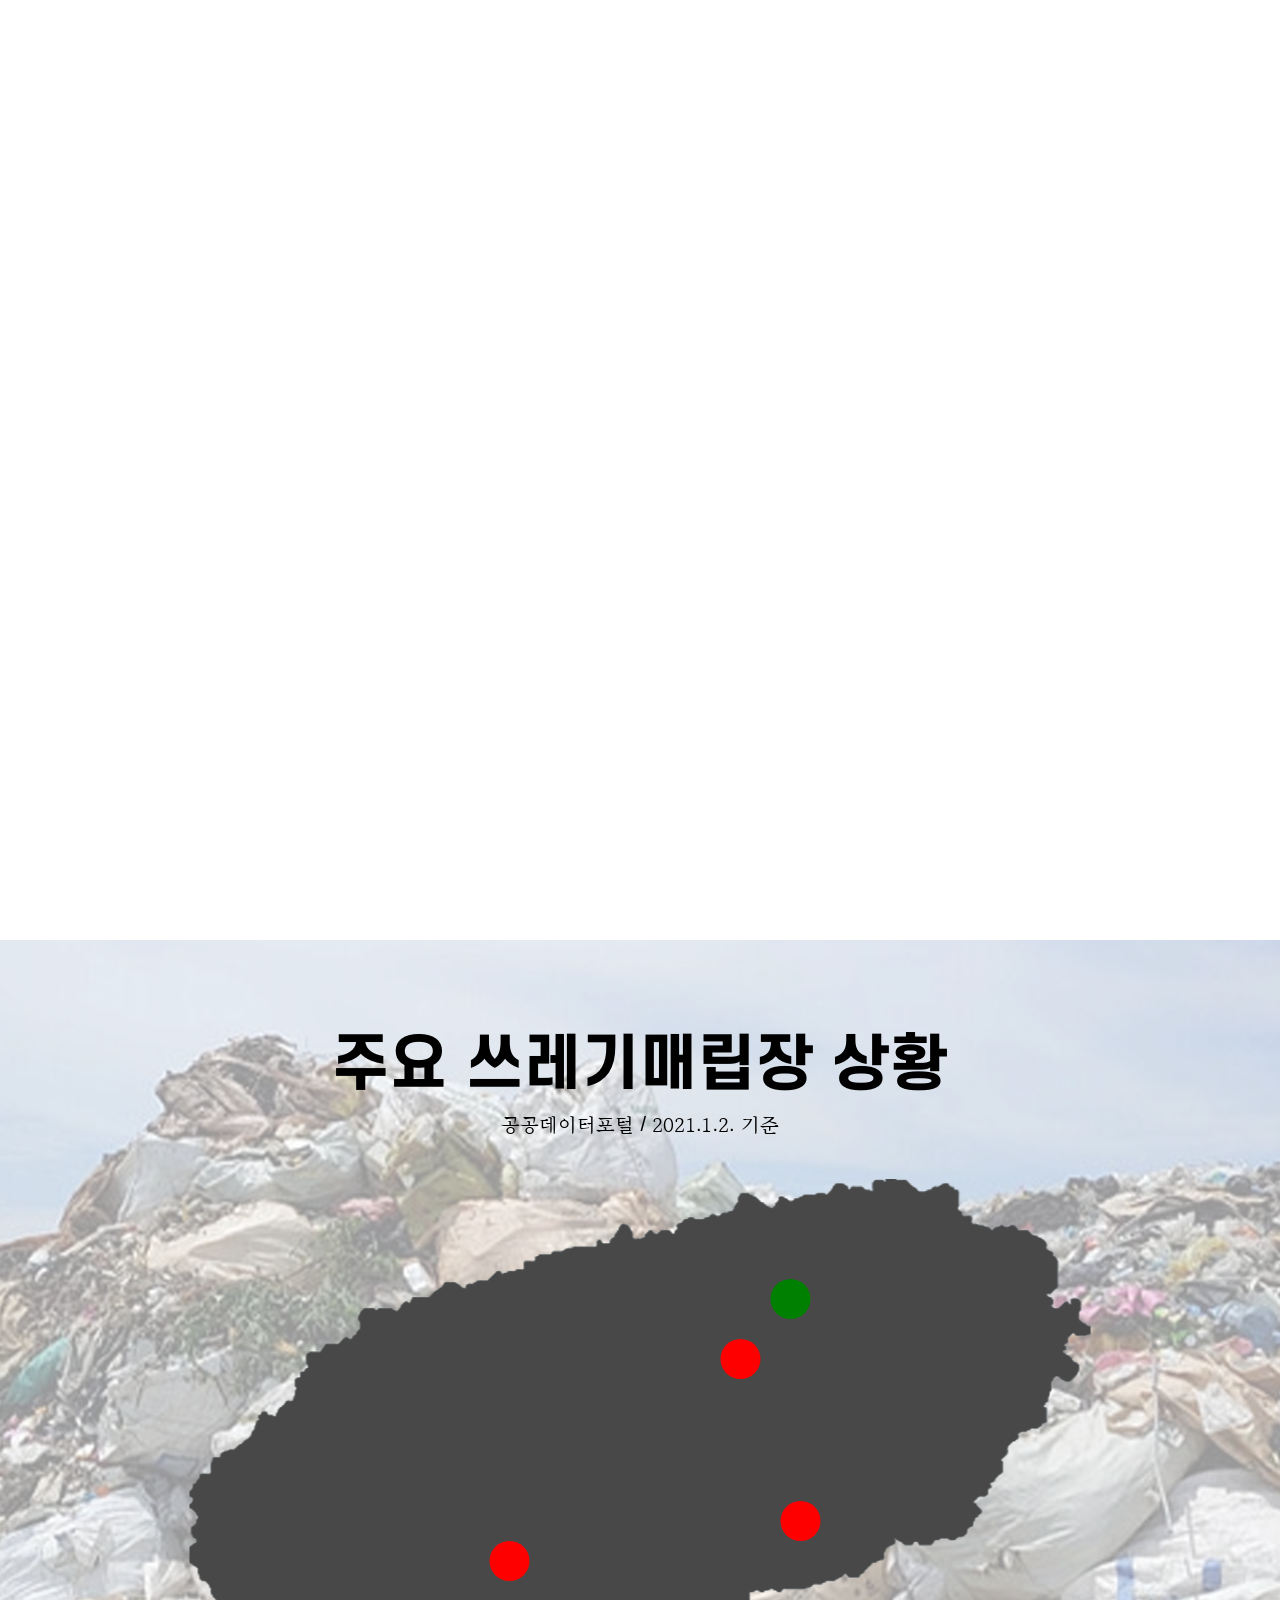
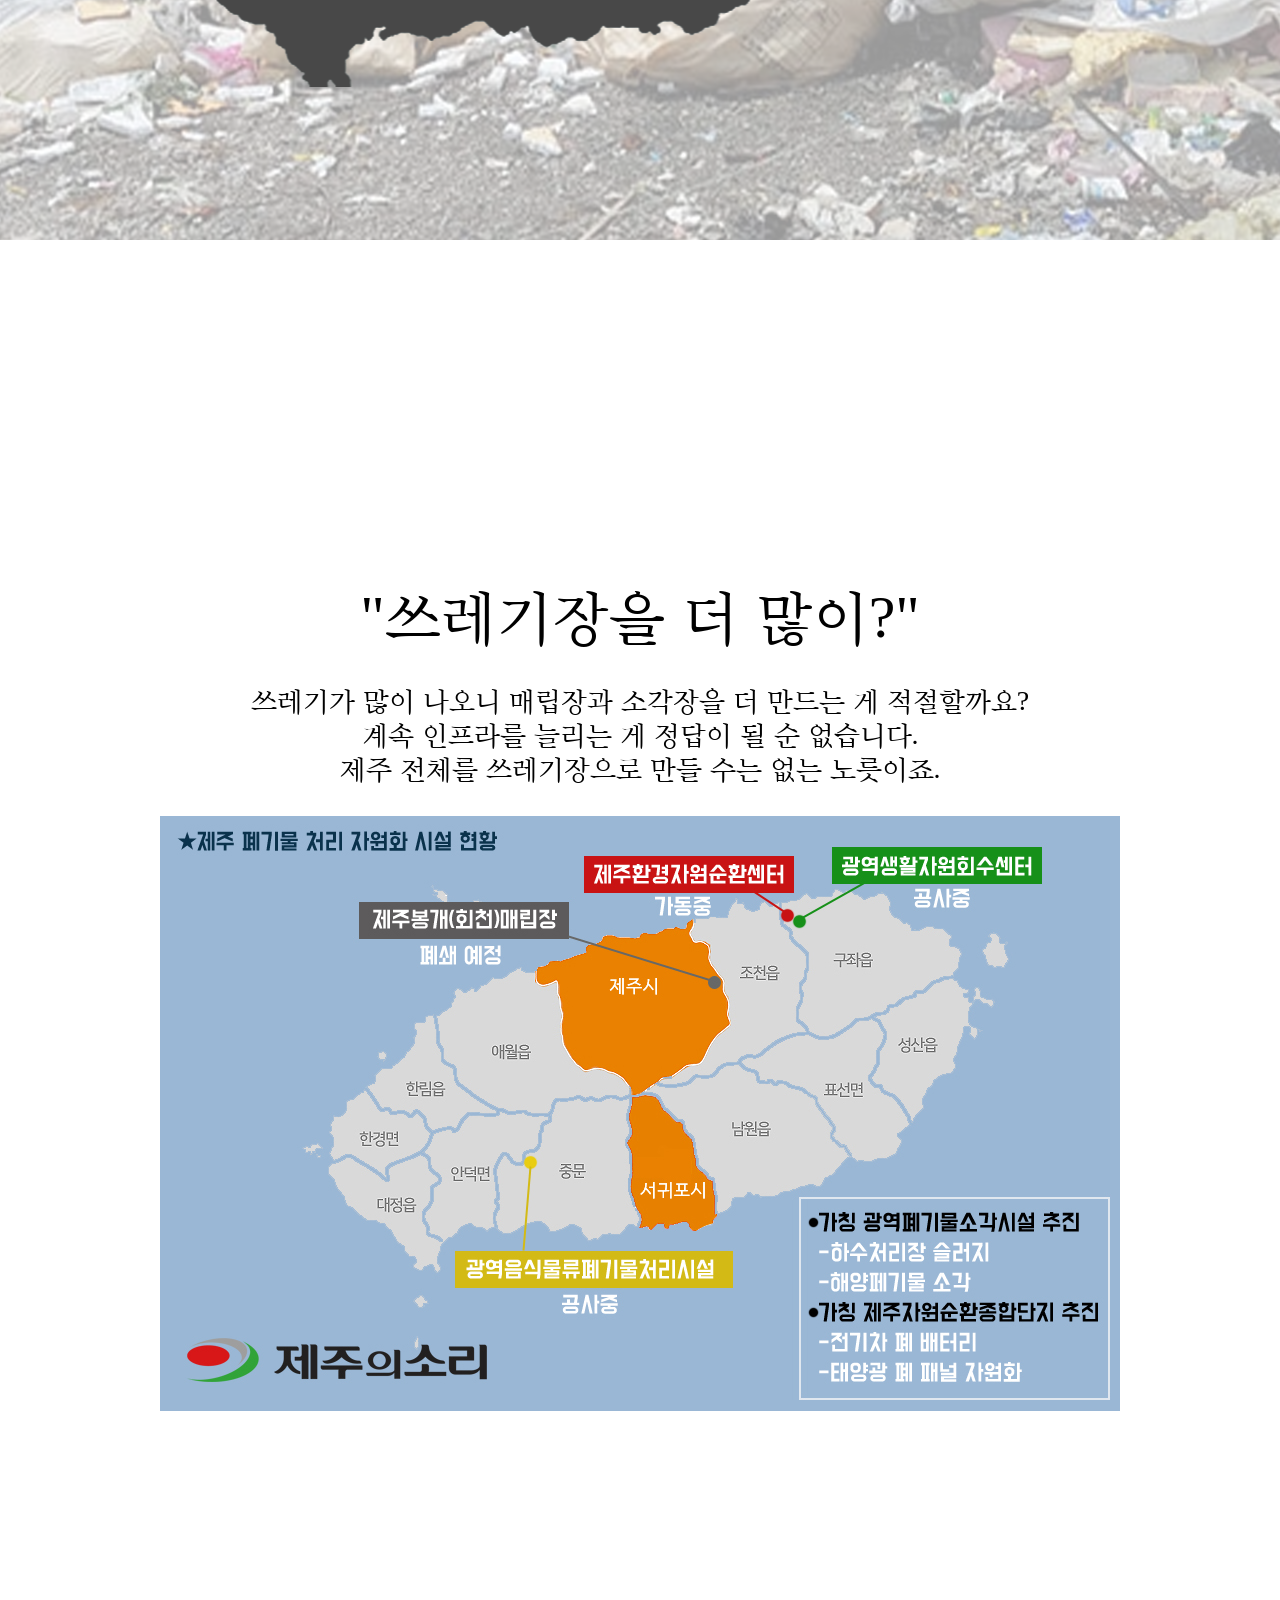
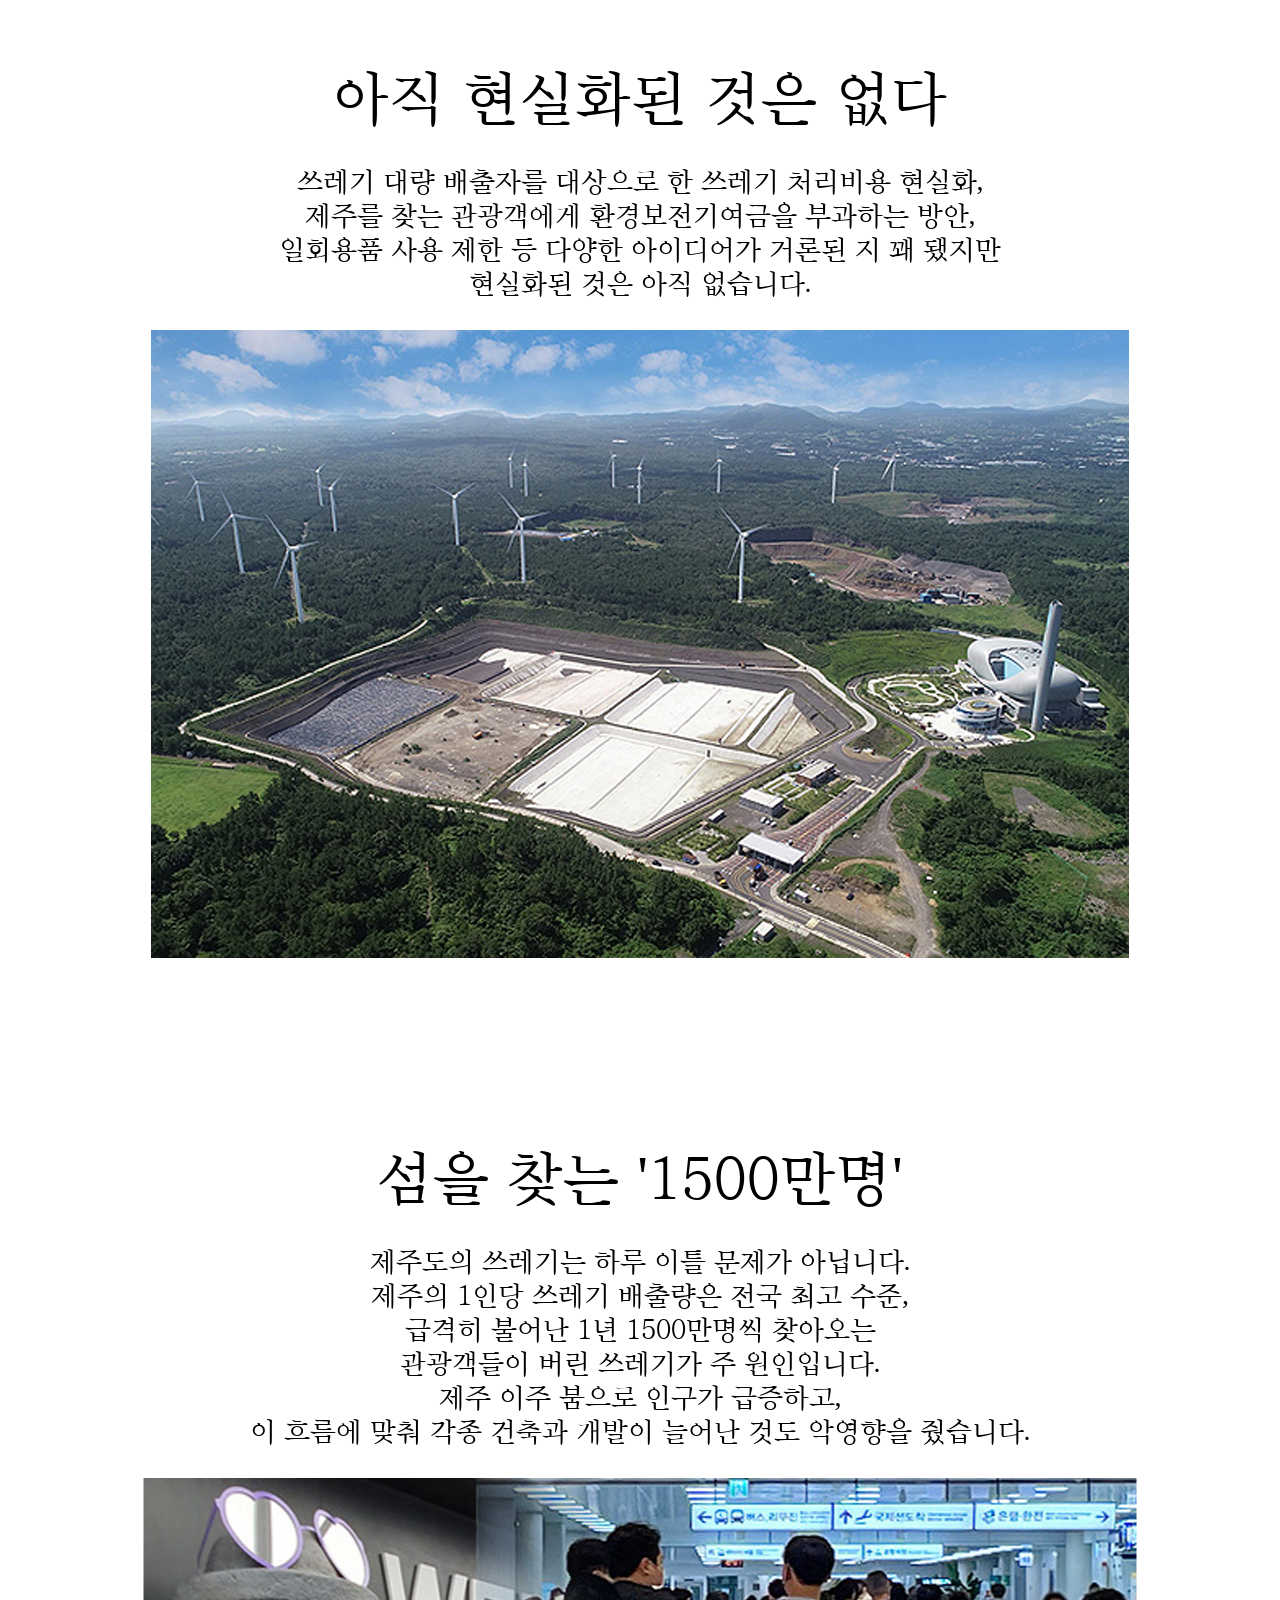
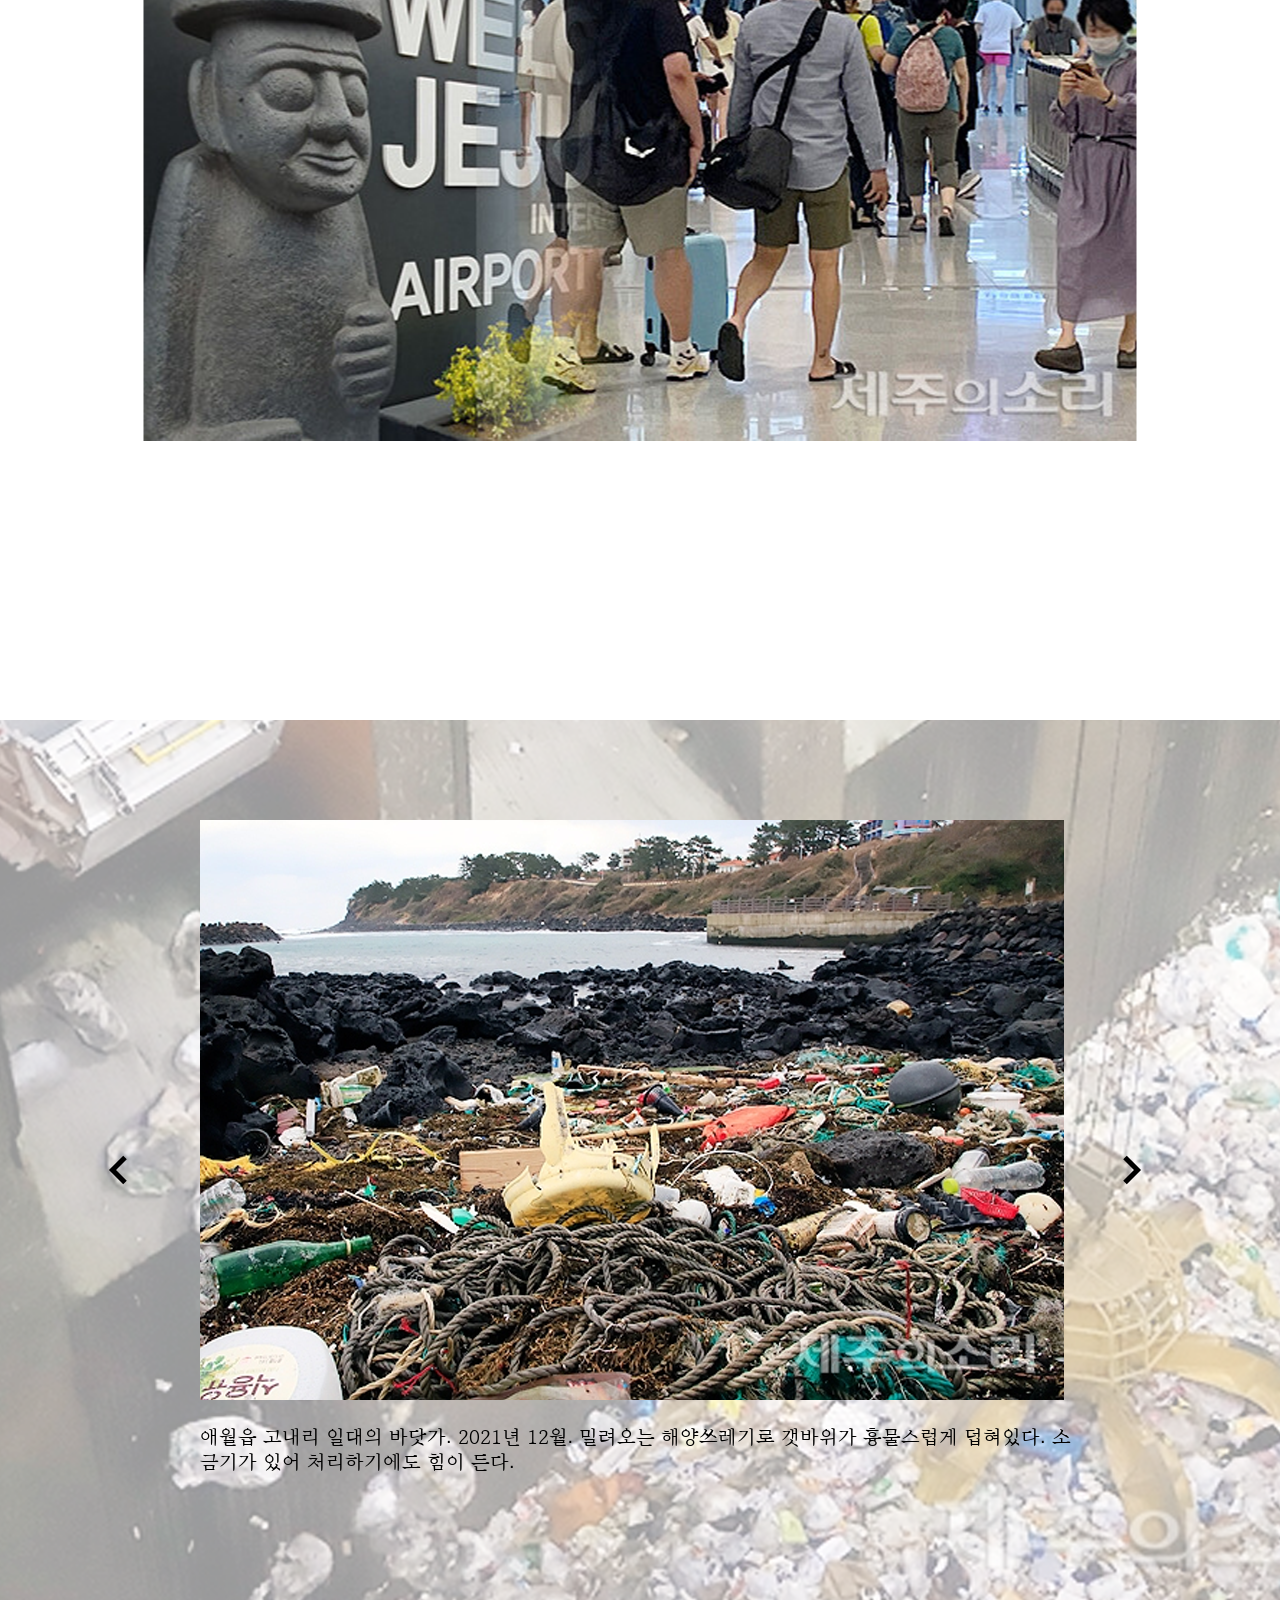
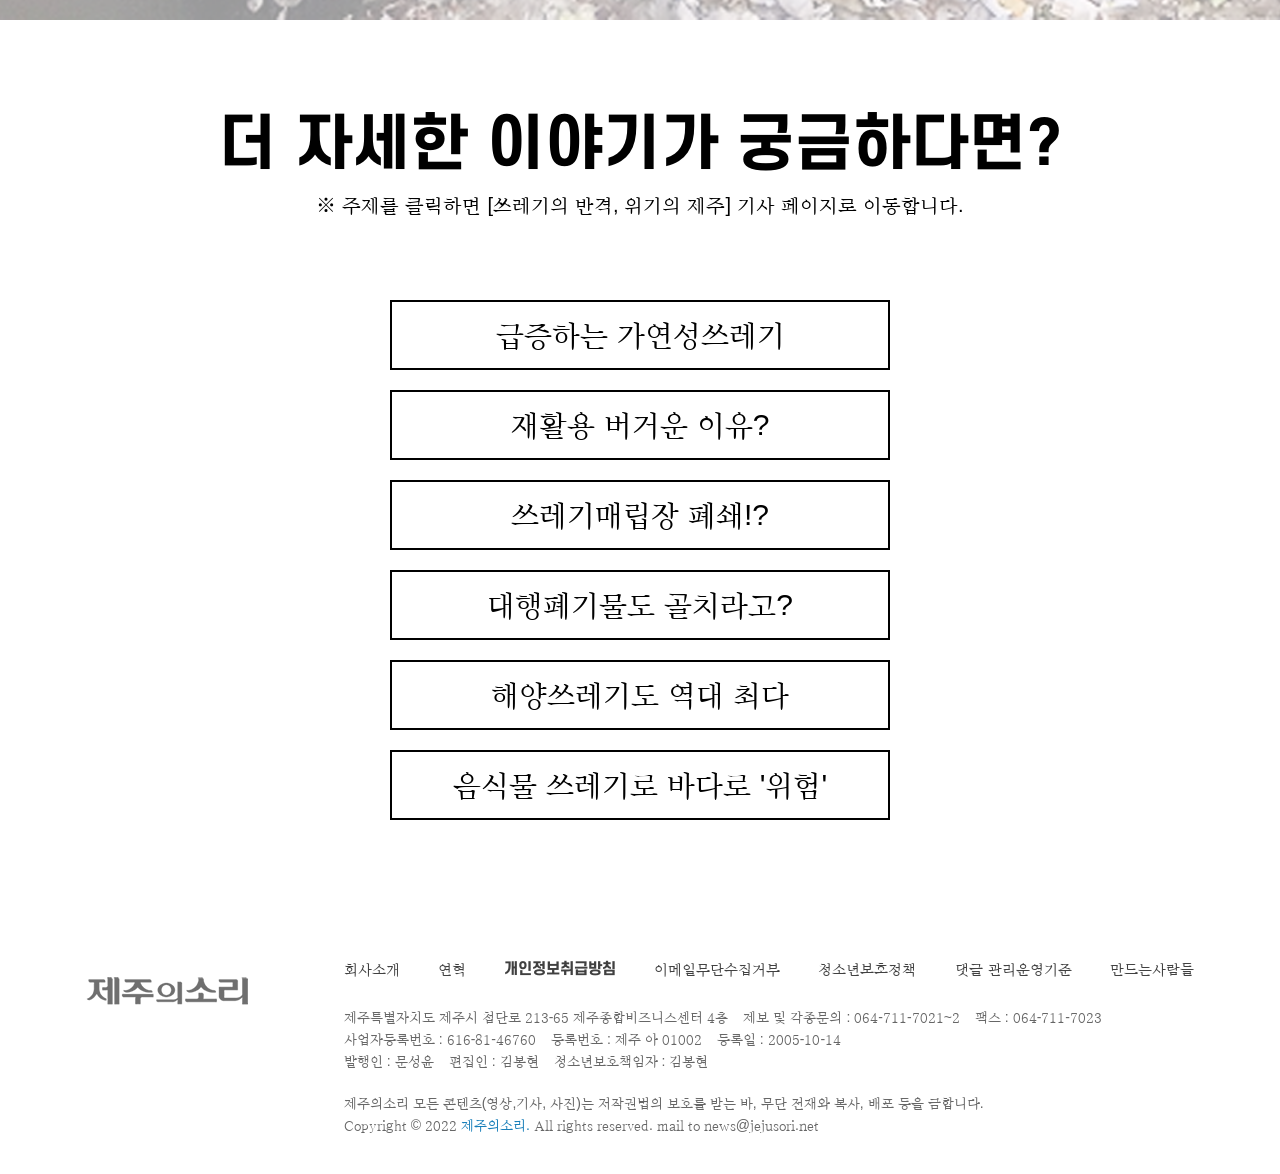
==== commit 45a1c839: "수정" ====
--- a/main.html
+++ b/main.html
@@ -268,8 +268,8 @@
                   <p>편집인 : 김봉현</p>
                   <p>청소년보호책임자 : 김봉현</p>
                   <p class="ban">제주의소리 모든 콘텐츠(영상,기사, 사진)는 저작권법의 보호를 받는 바, 무단 전재와 복사, 배포 등을 금합니다.</p>
-                  <p>Copyright © 2022 <strong>제주의소리.</strong> All rights reserved. mail to news@jejusori.net</p>
               </address>
+              <p class="copyright">Copyright © 2022 <strong>제주의소리.</strong> All rights reserved. mail to news@jejusori.net</p>
             </div>
               
           </div>
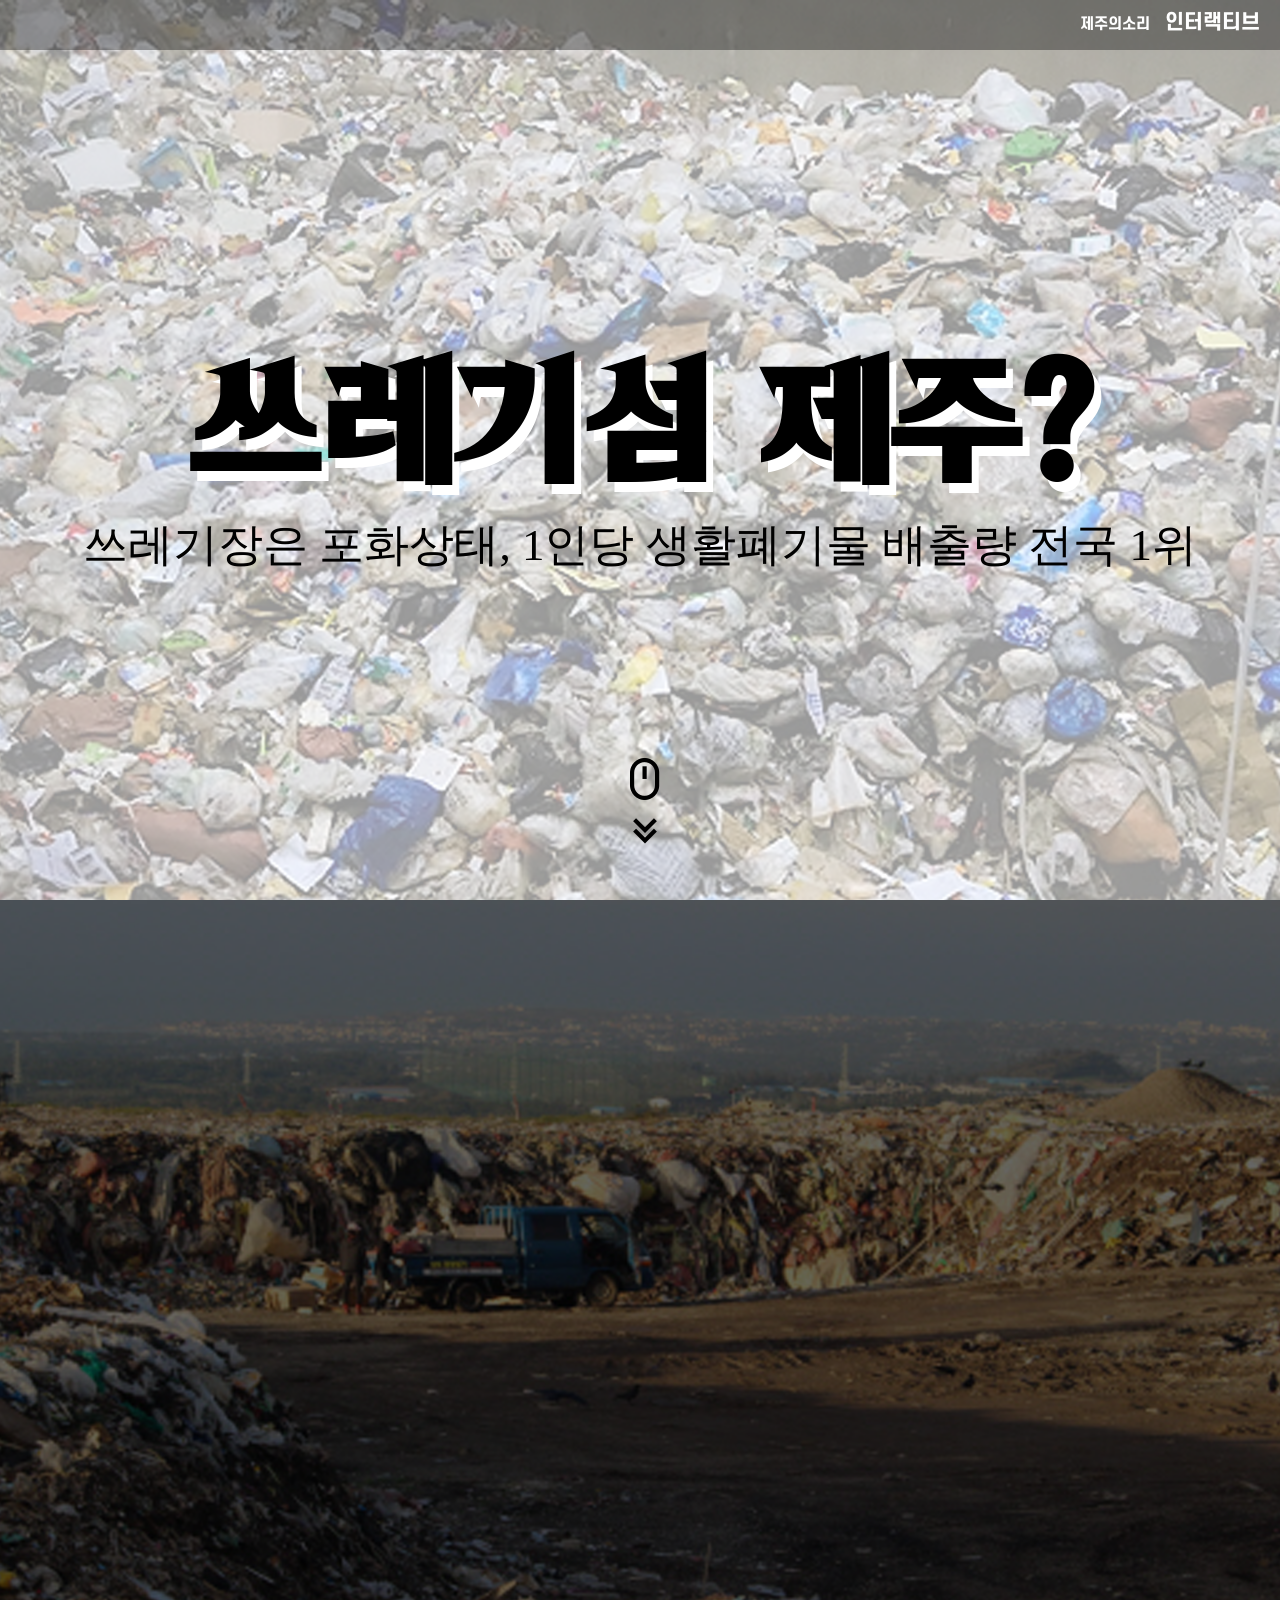
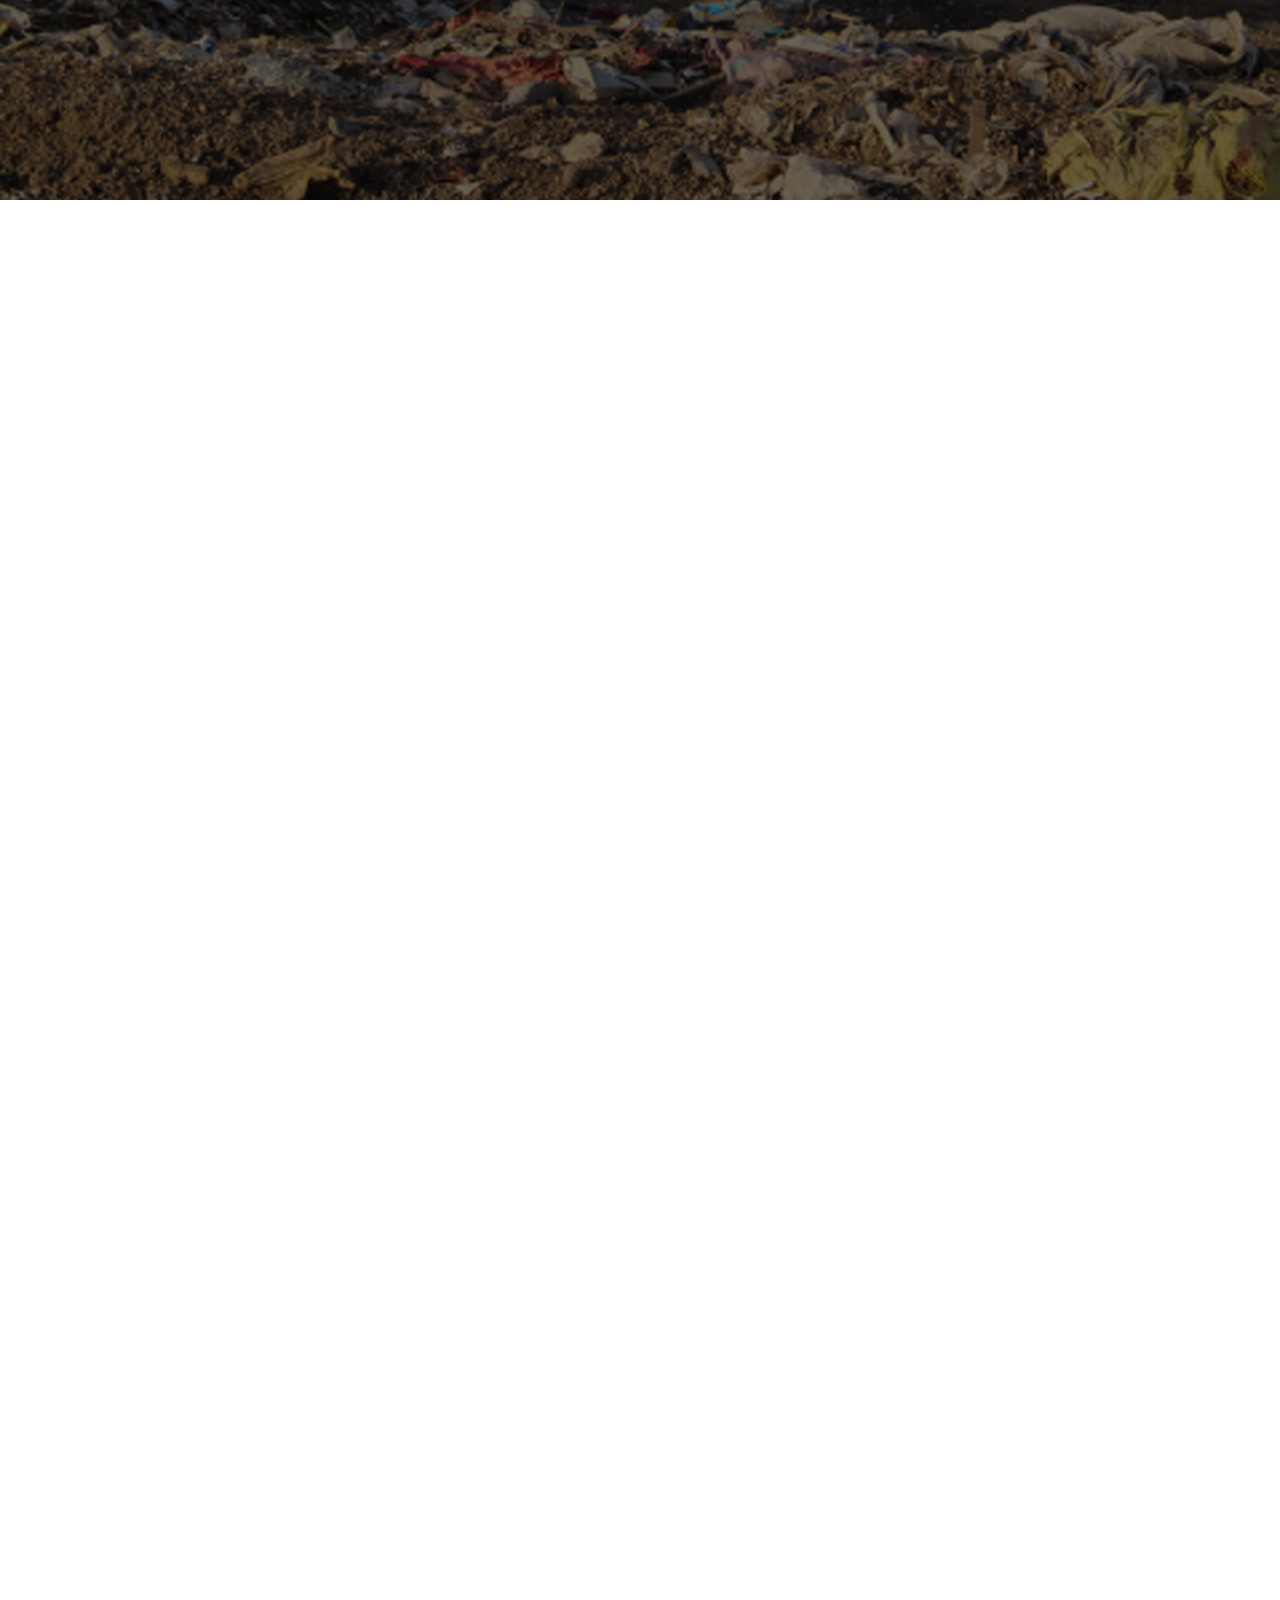
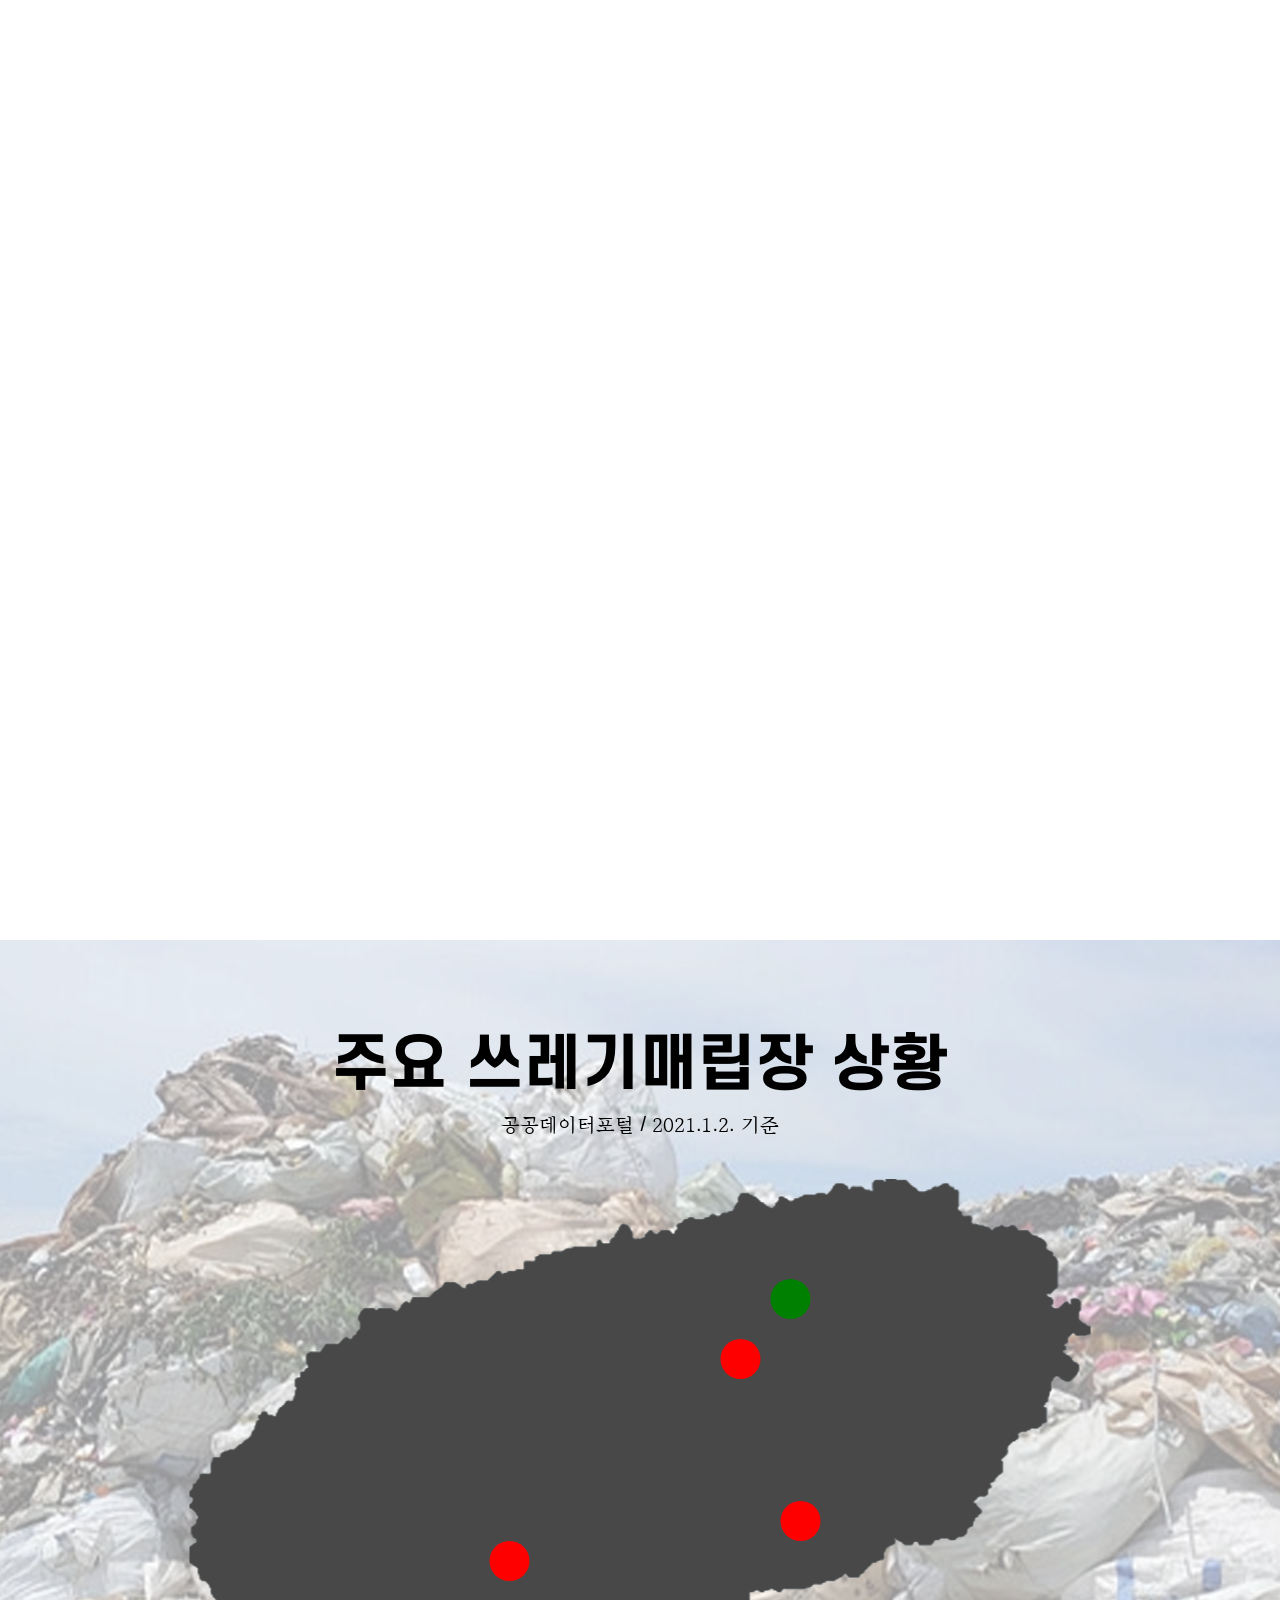
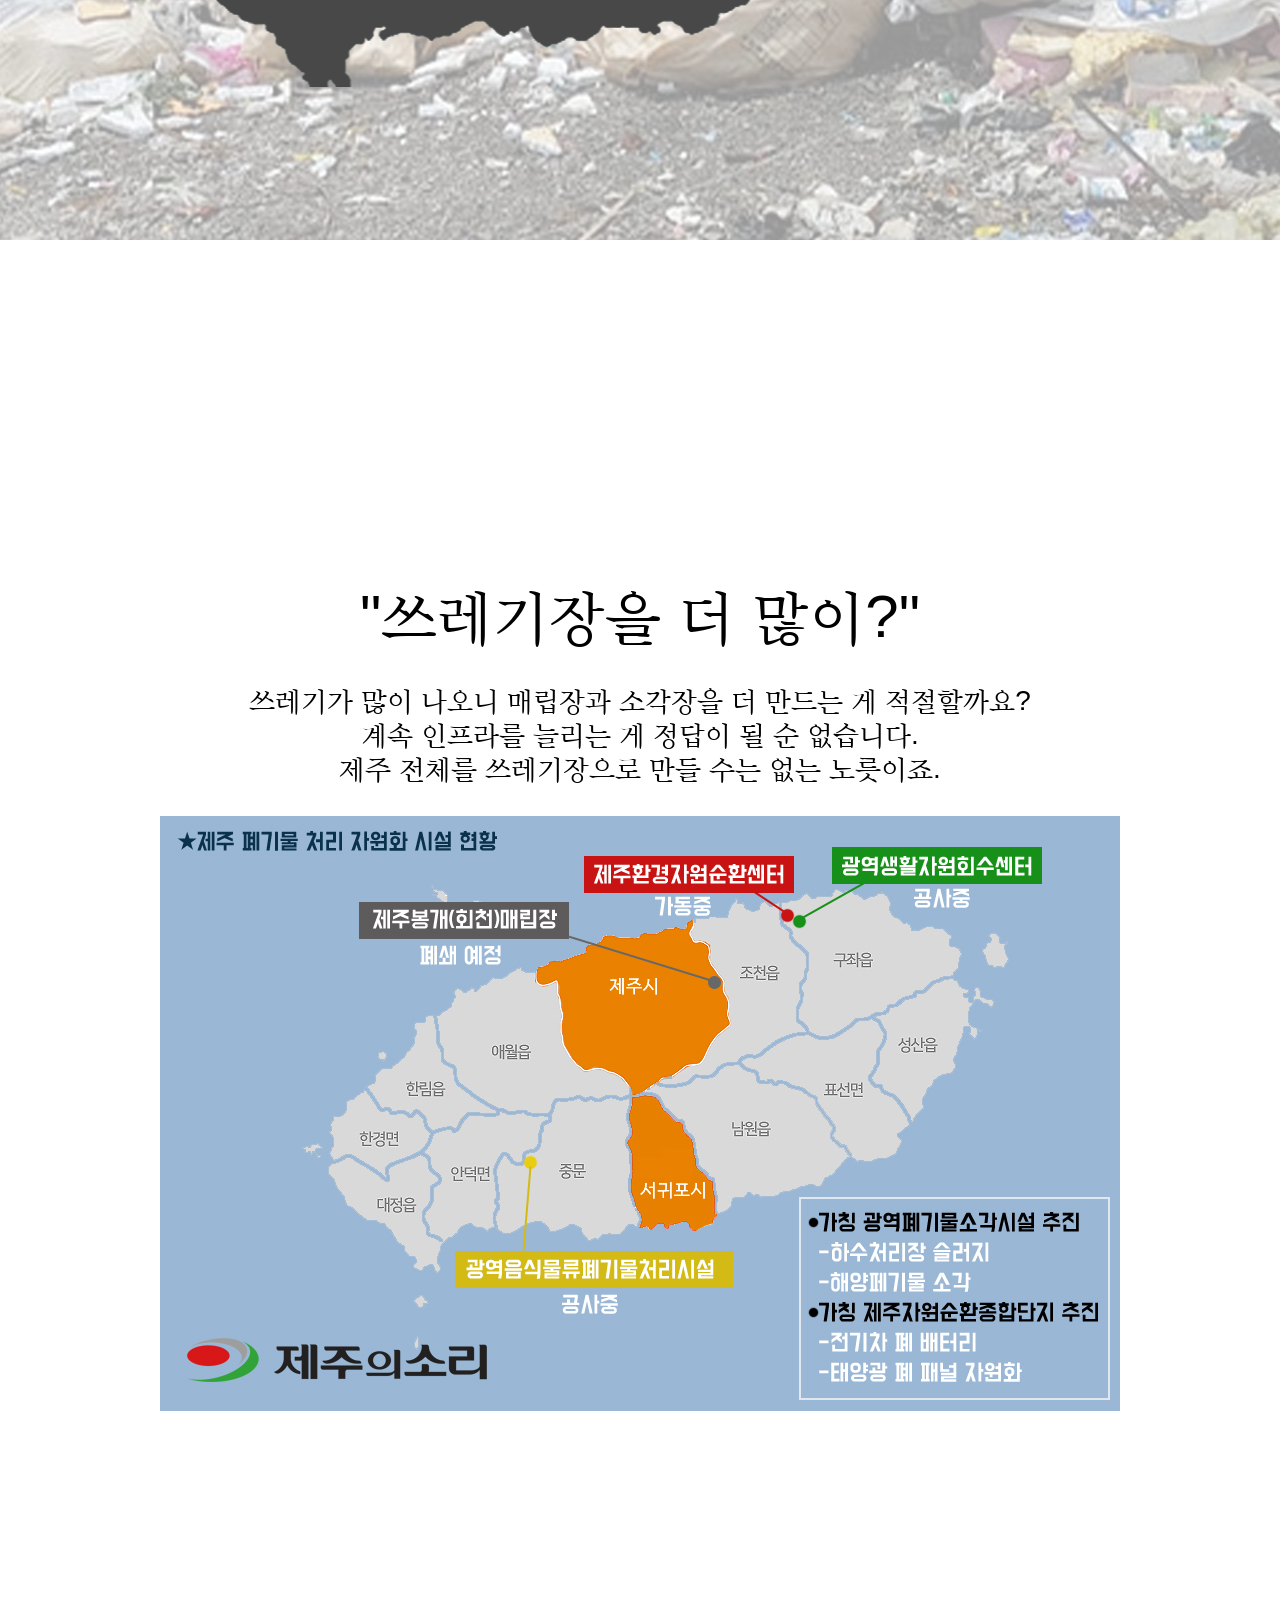
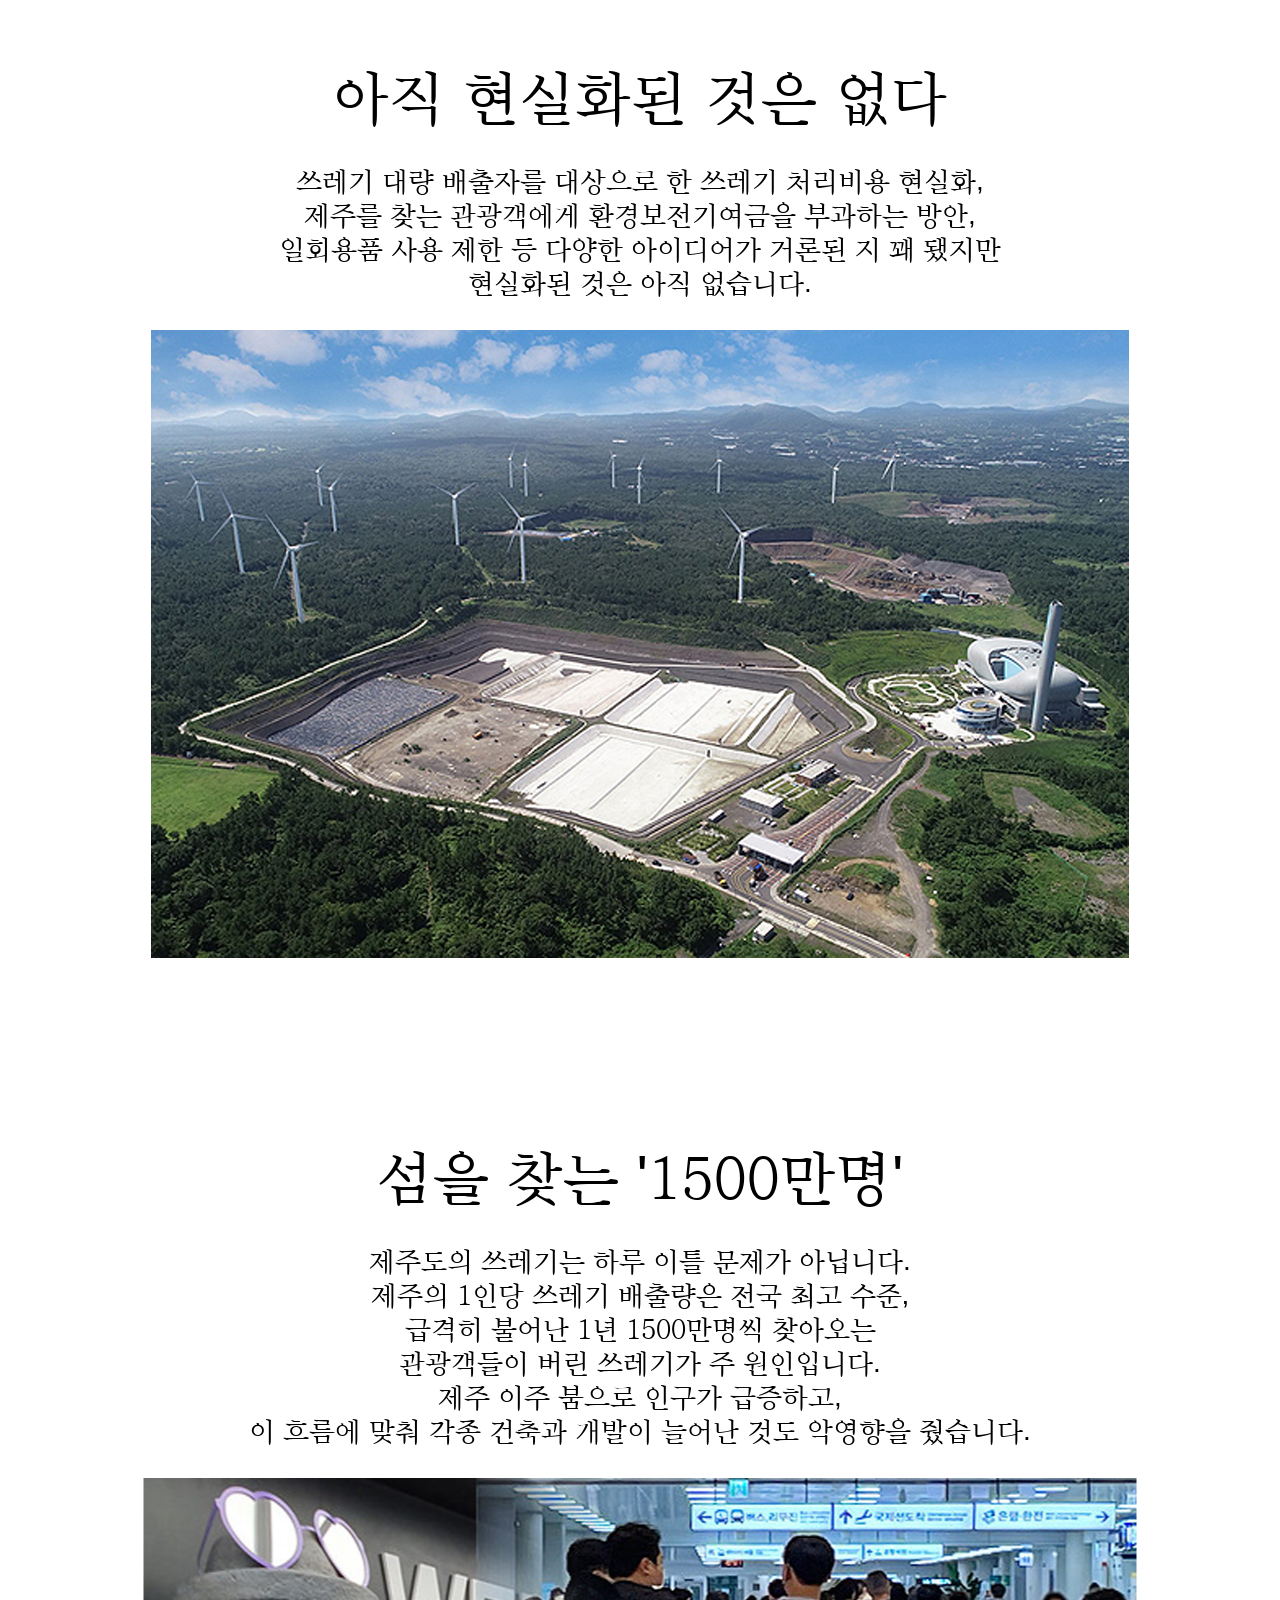
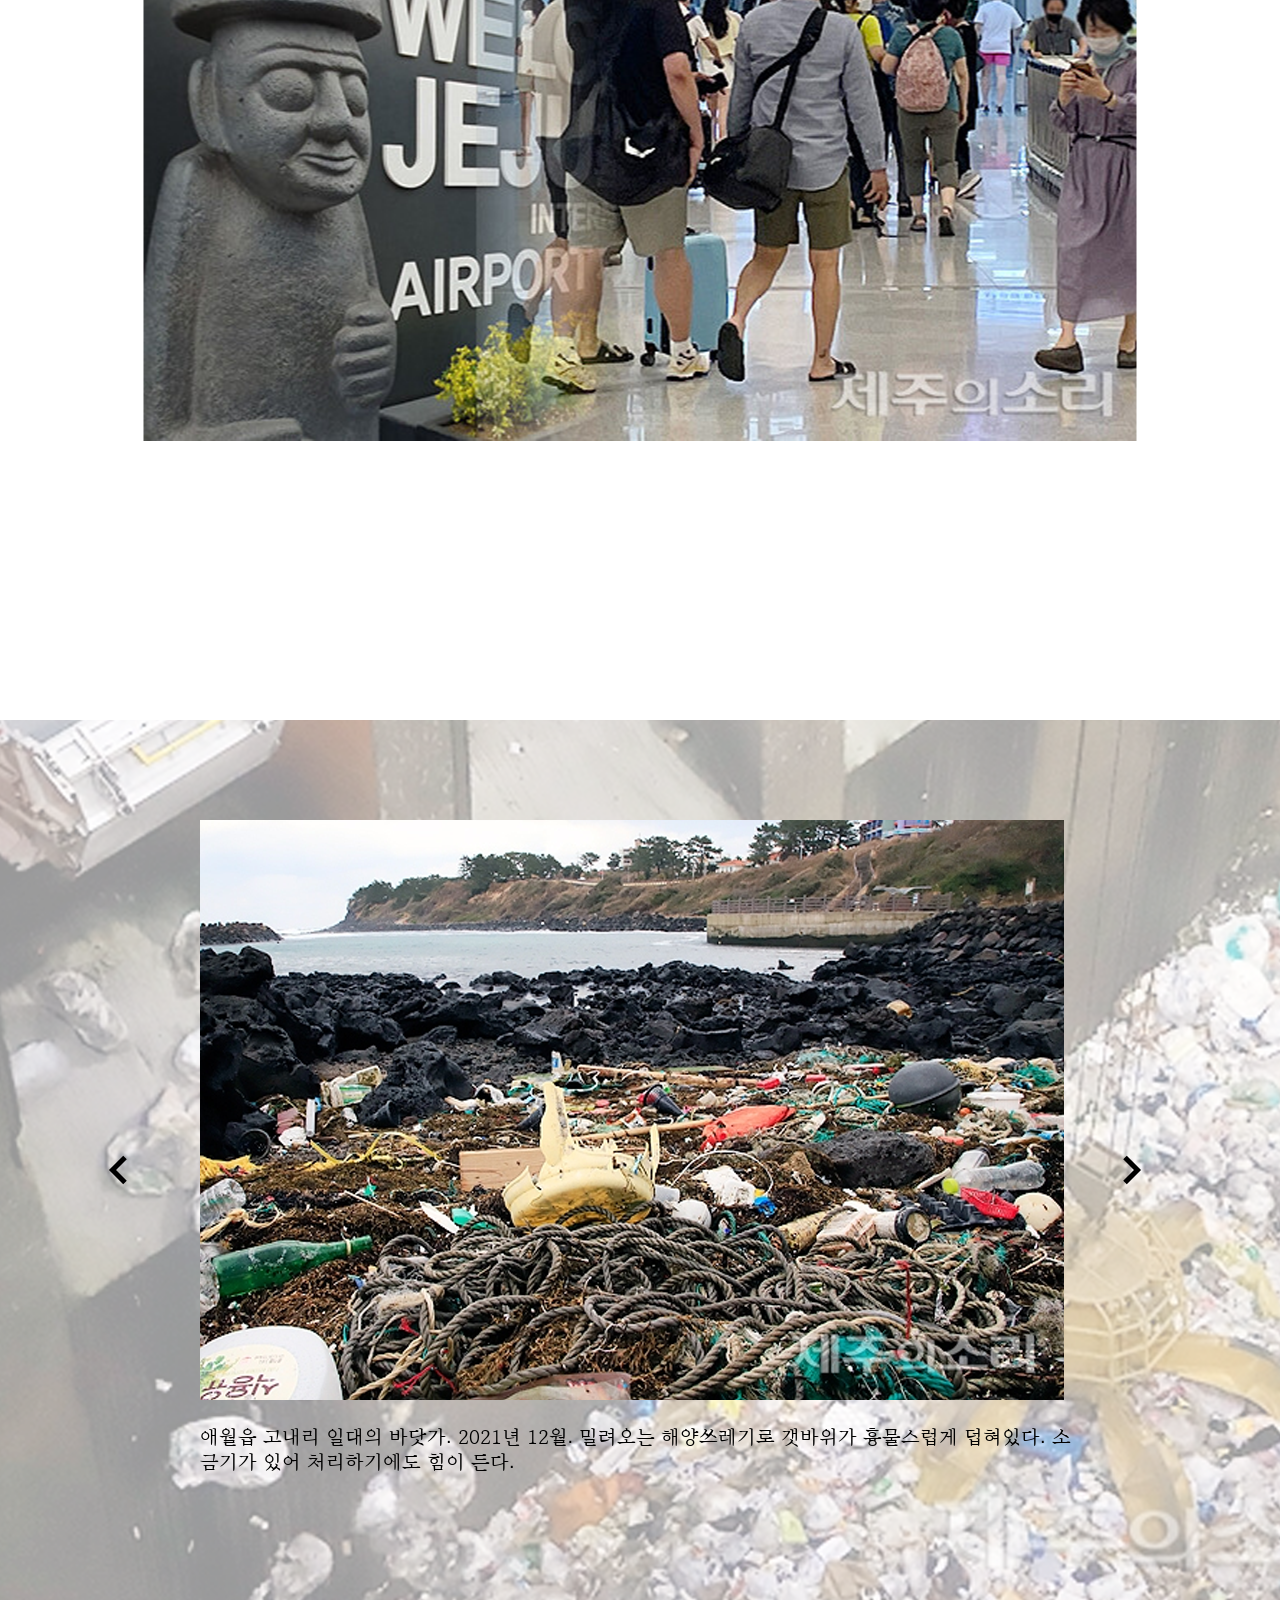
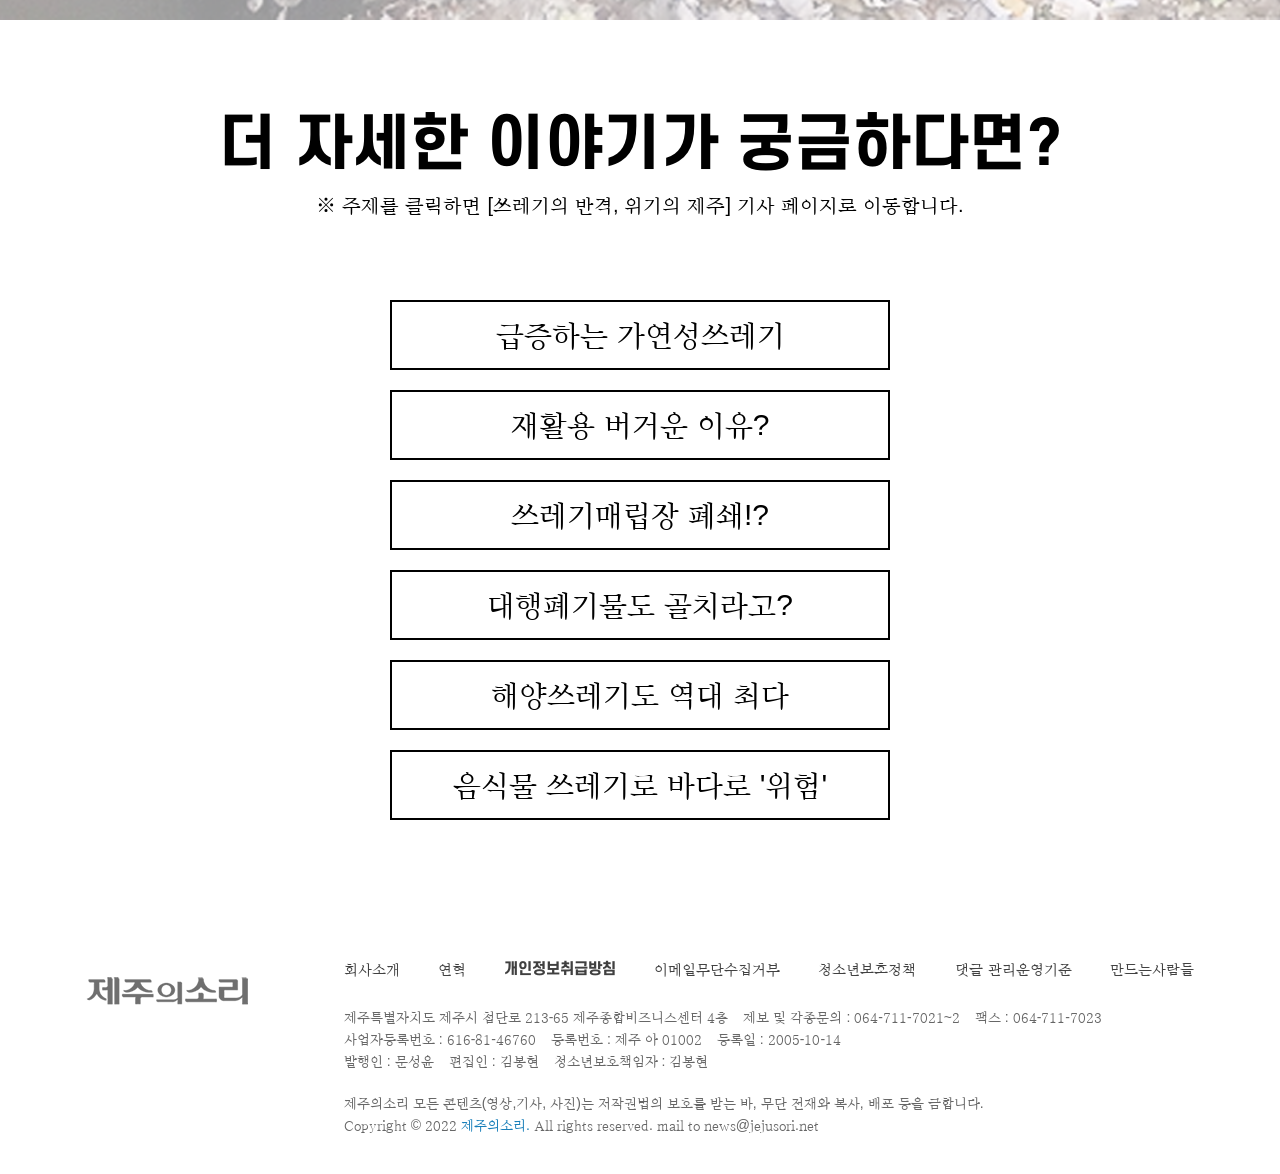
==== commit 6223b4ca: "수정" ====
--- a/main.html
+++ b/main.html
@@ -14,7 +14,6 @@
         <script src="source/js/jquery-3.5.1.min.js"></script>
         <script src="source/js/common.js"></script>
         <script src="source/js/aos.js"></script>
-        <script src="source/js/lodash.js"></script>
         <script src="source/js/swiper-bundle.js"></script>
 
     </head>
@@ -267,8 +266,8 @@
                   <p class="clear">발행인 : 문성윤</p>
                   <p>편집인 : 김봉현</p>
                   <p>청소년보호책임자 : 김봉현</p>
-                  <p class="ban">제주의소리 모든 콘텐츠(영상,기사, 사진)는 저작권법의 보호를 받는 바, 무단 전재와 복사, 배포 등을 금합니다.</p>
               </address>
+              <p class="ban">제주의소리 모든 콘텐츠(영상,기사, 사진)는 저작권법의 보호를 받는 바, 무단 전재와 복사, 배포 등을 금합니다.</p>
               <p class="copyright">Copyright © 2022 <strong>제주의소리.</strong> All rights reserved. mail to news@jejusori.net</p>
             </div>
               
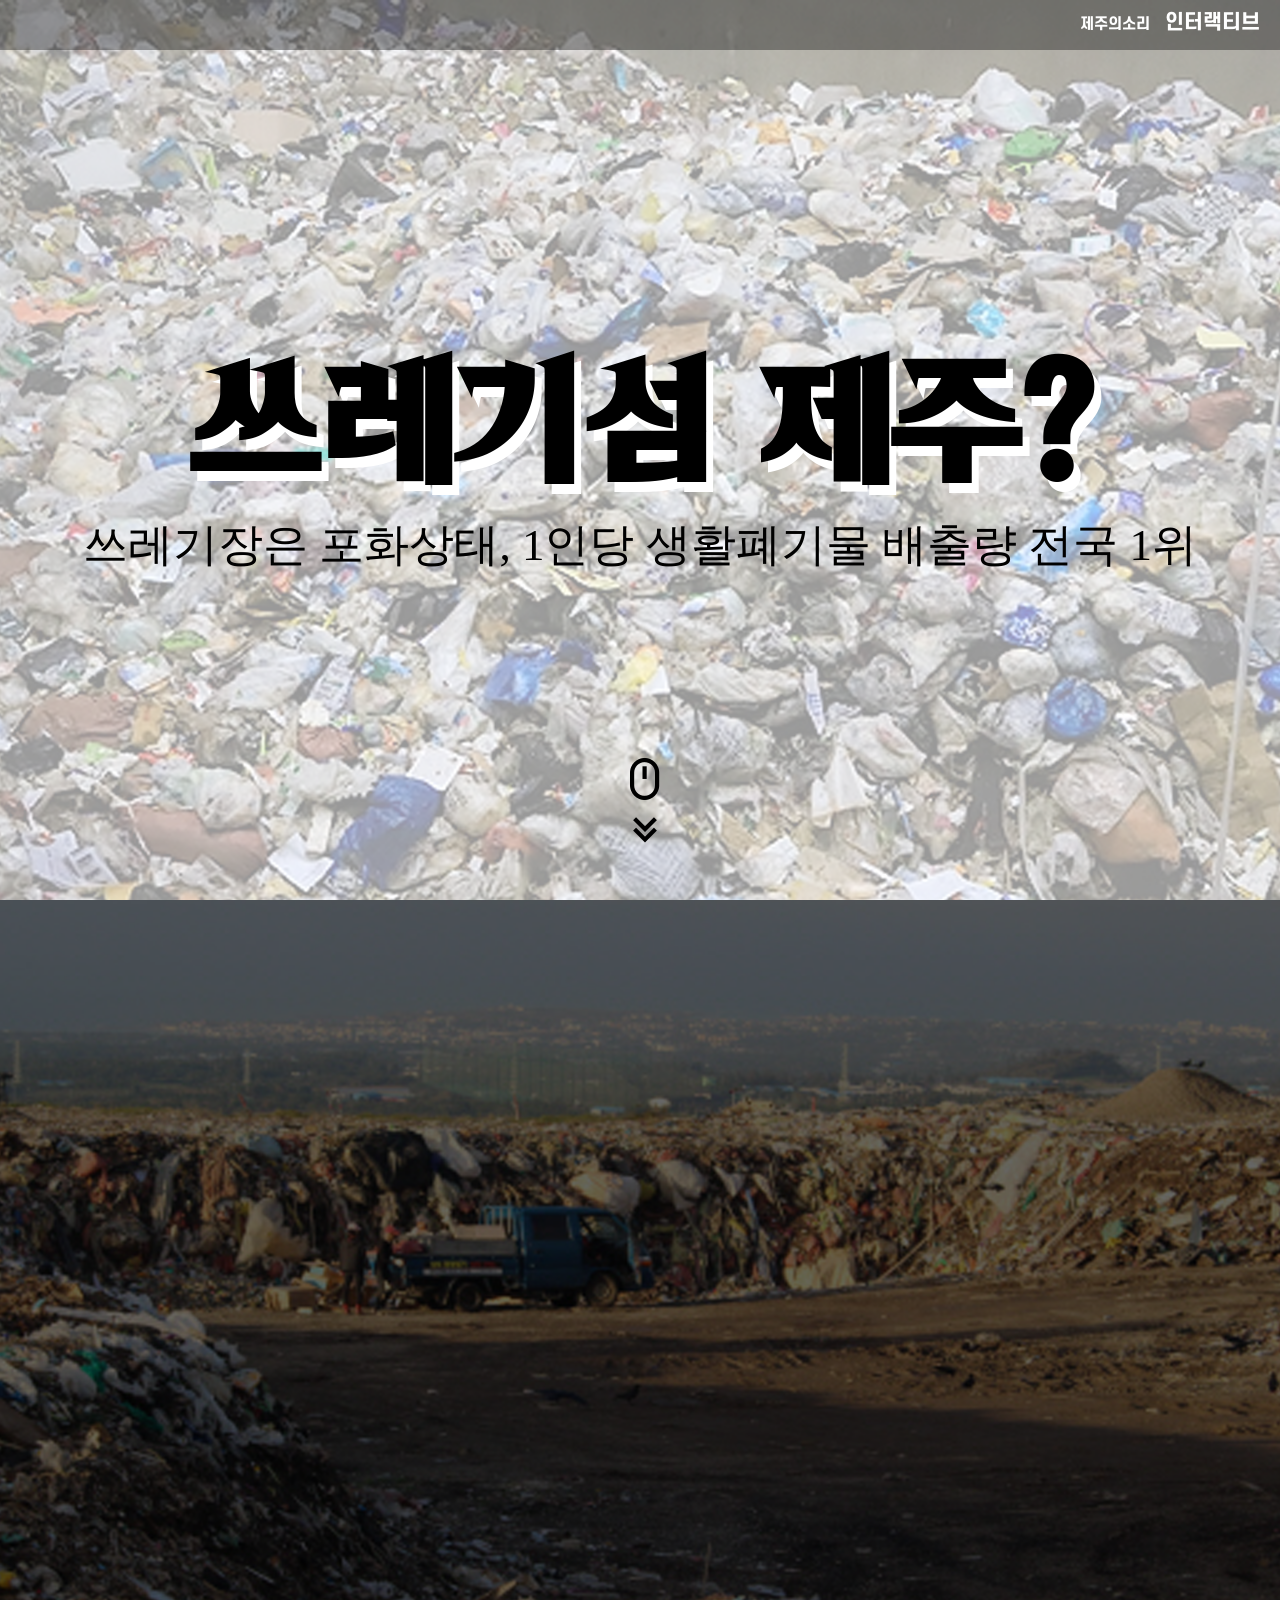
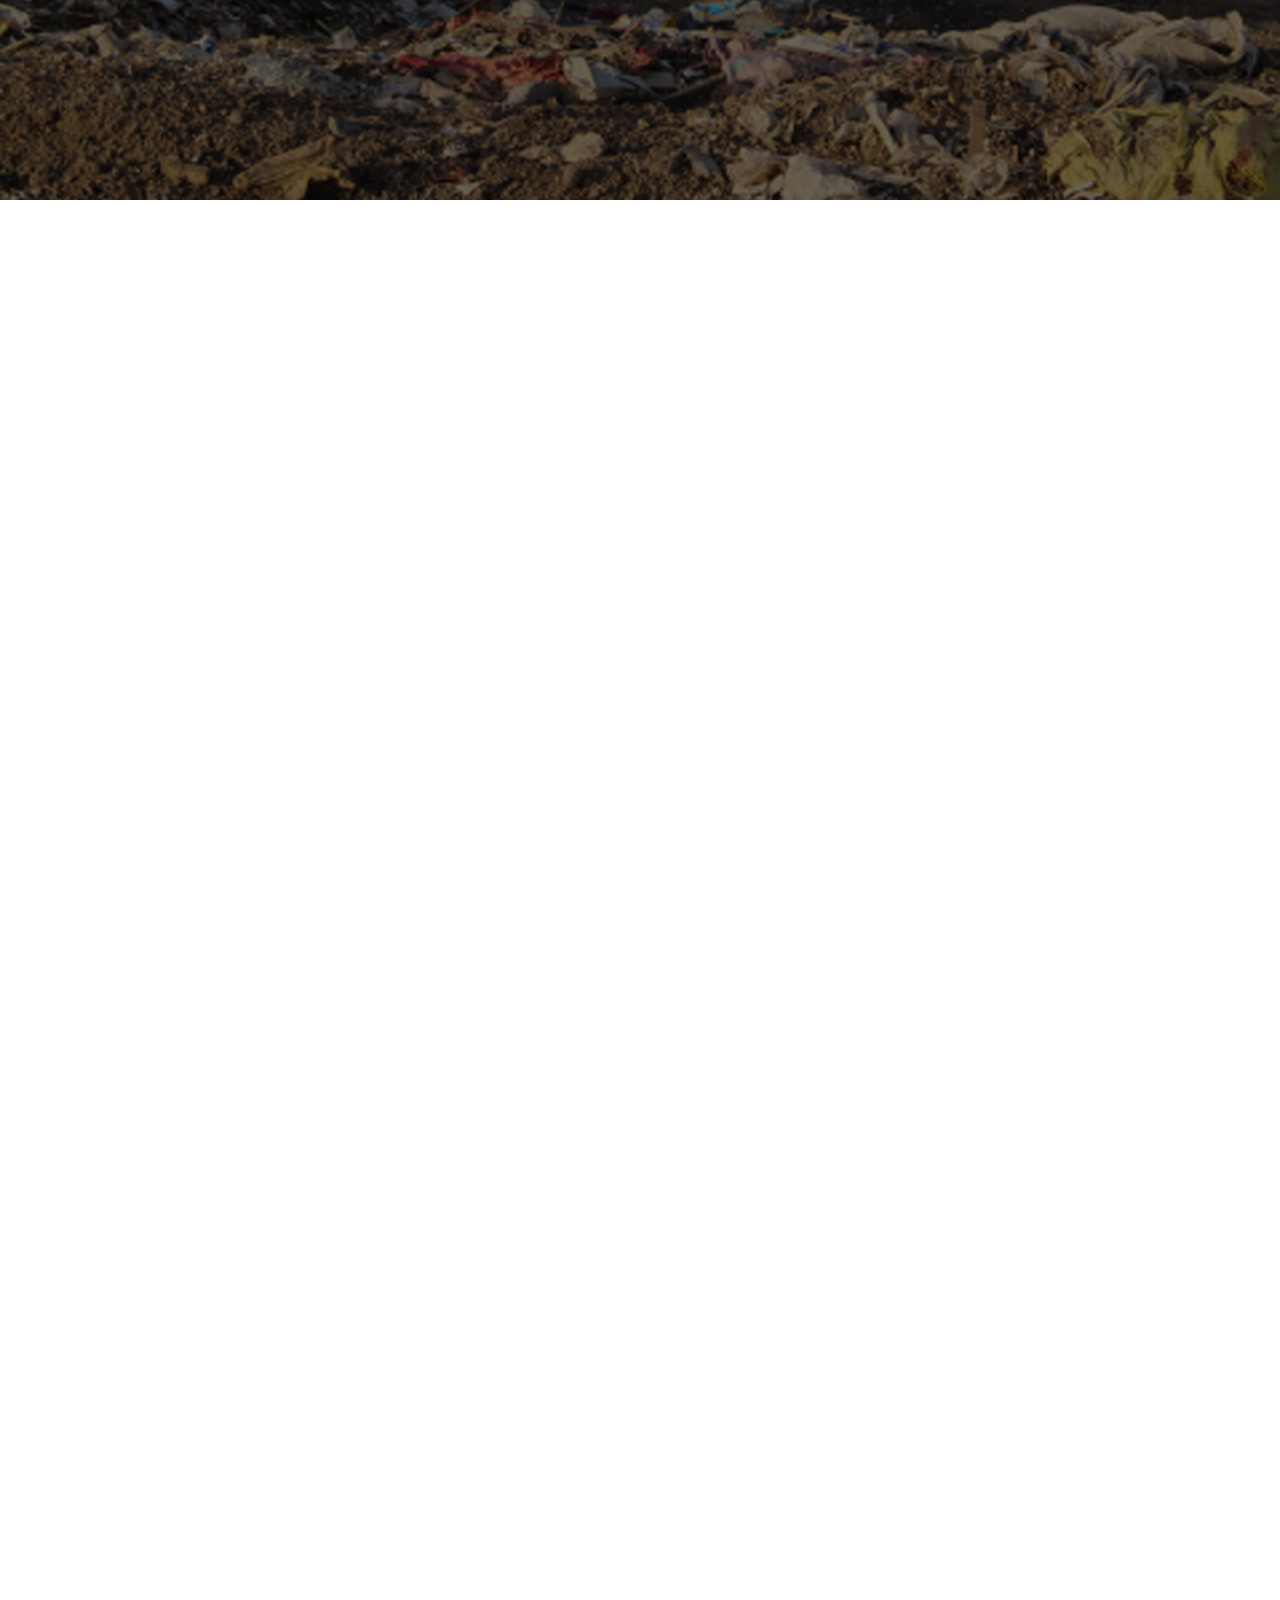
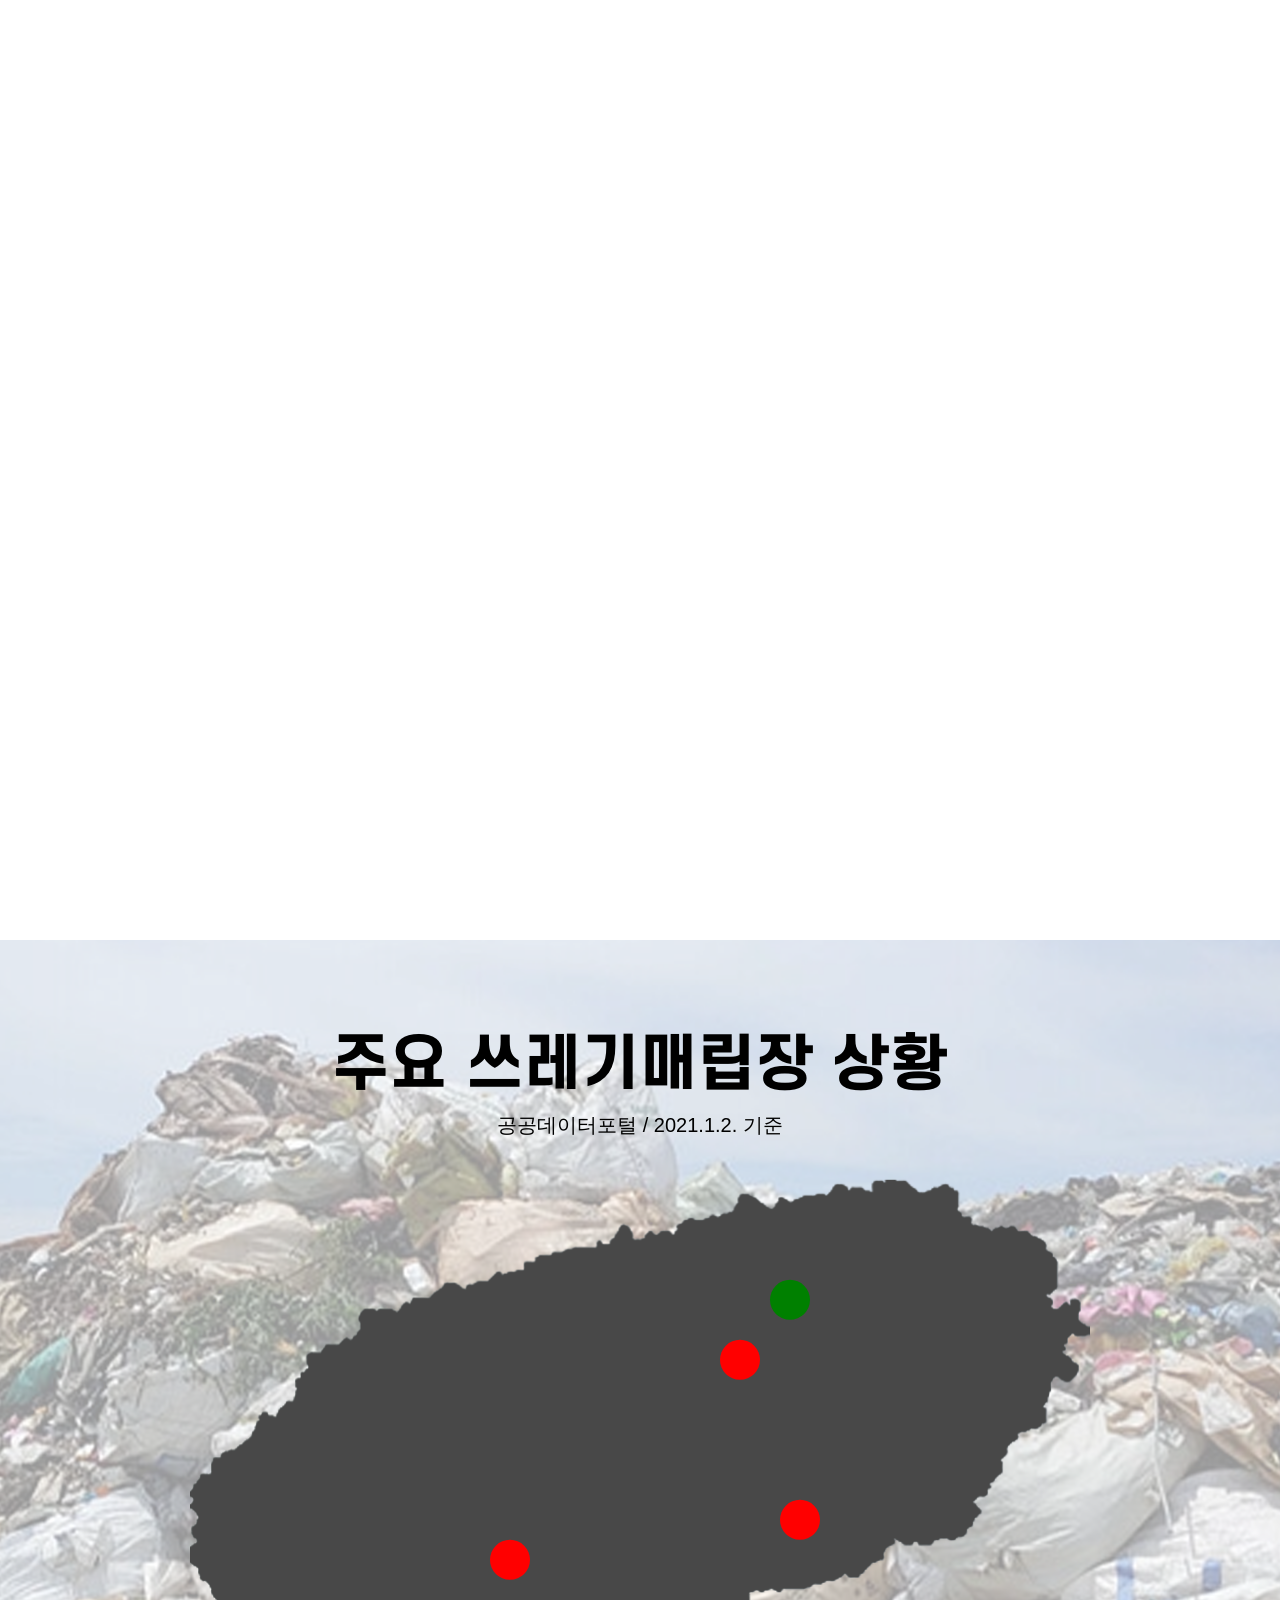
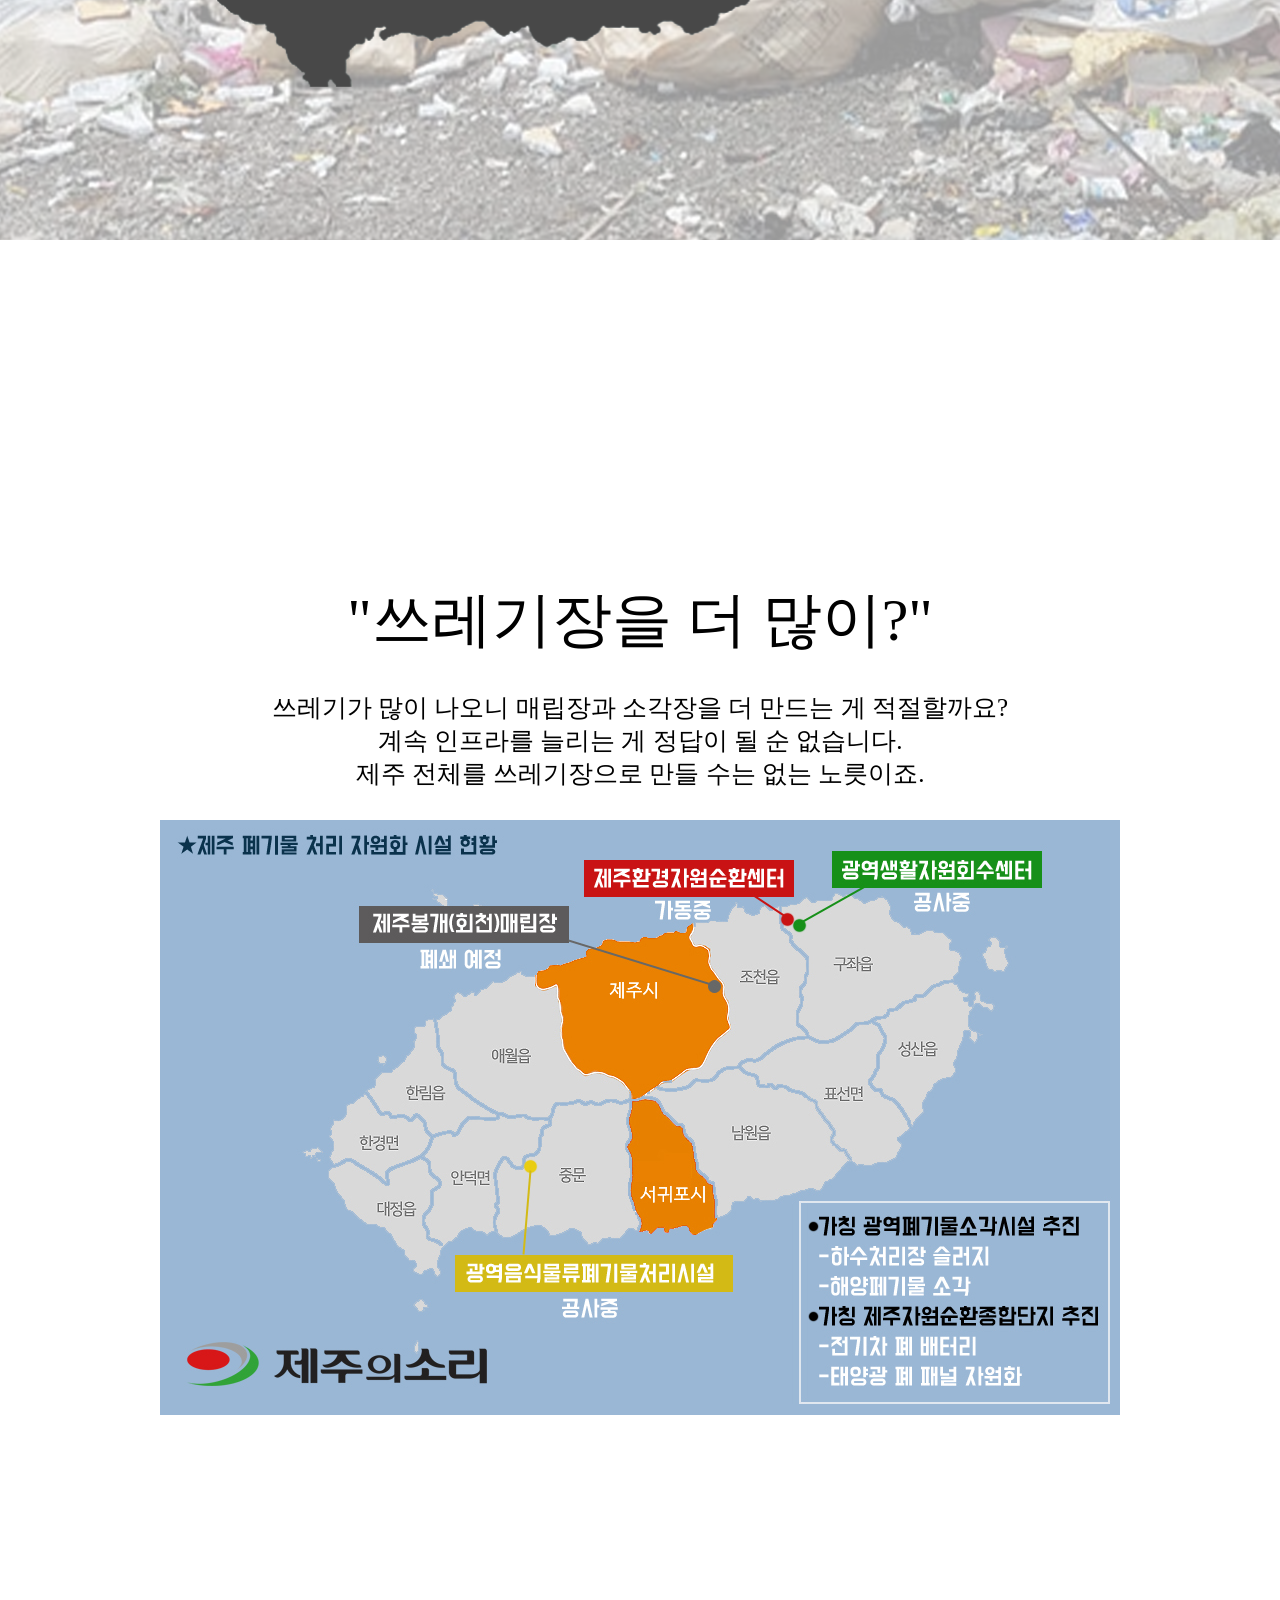
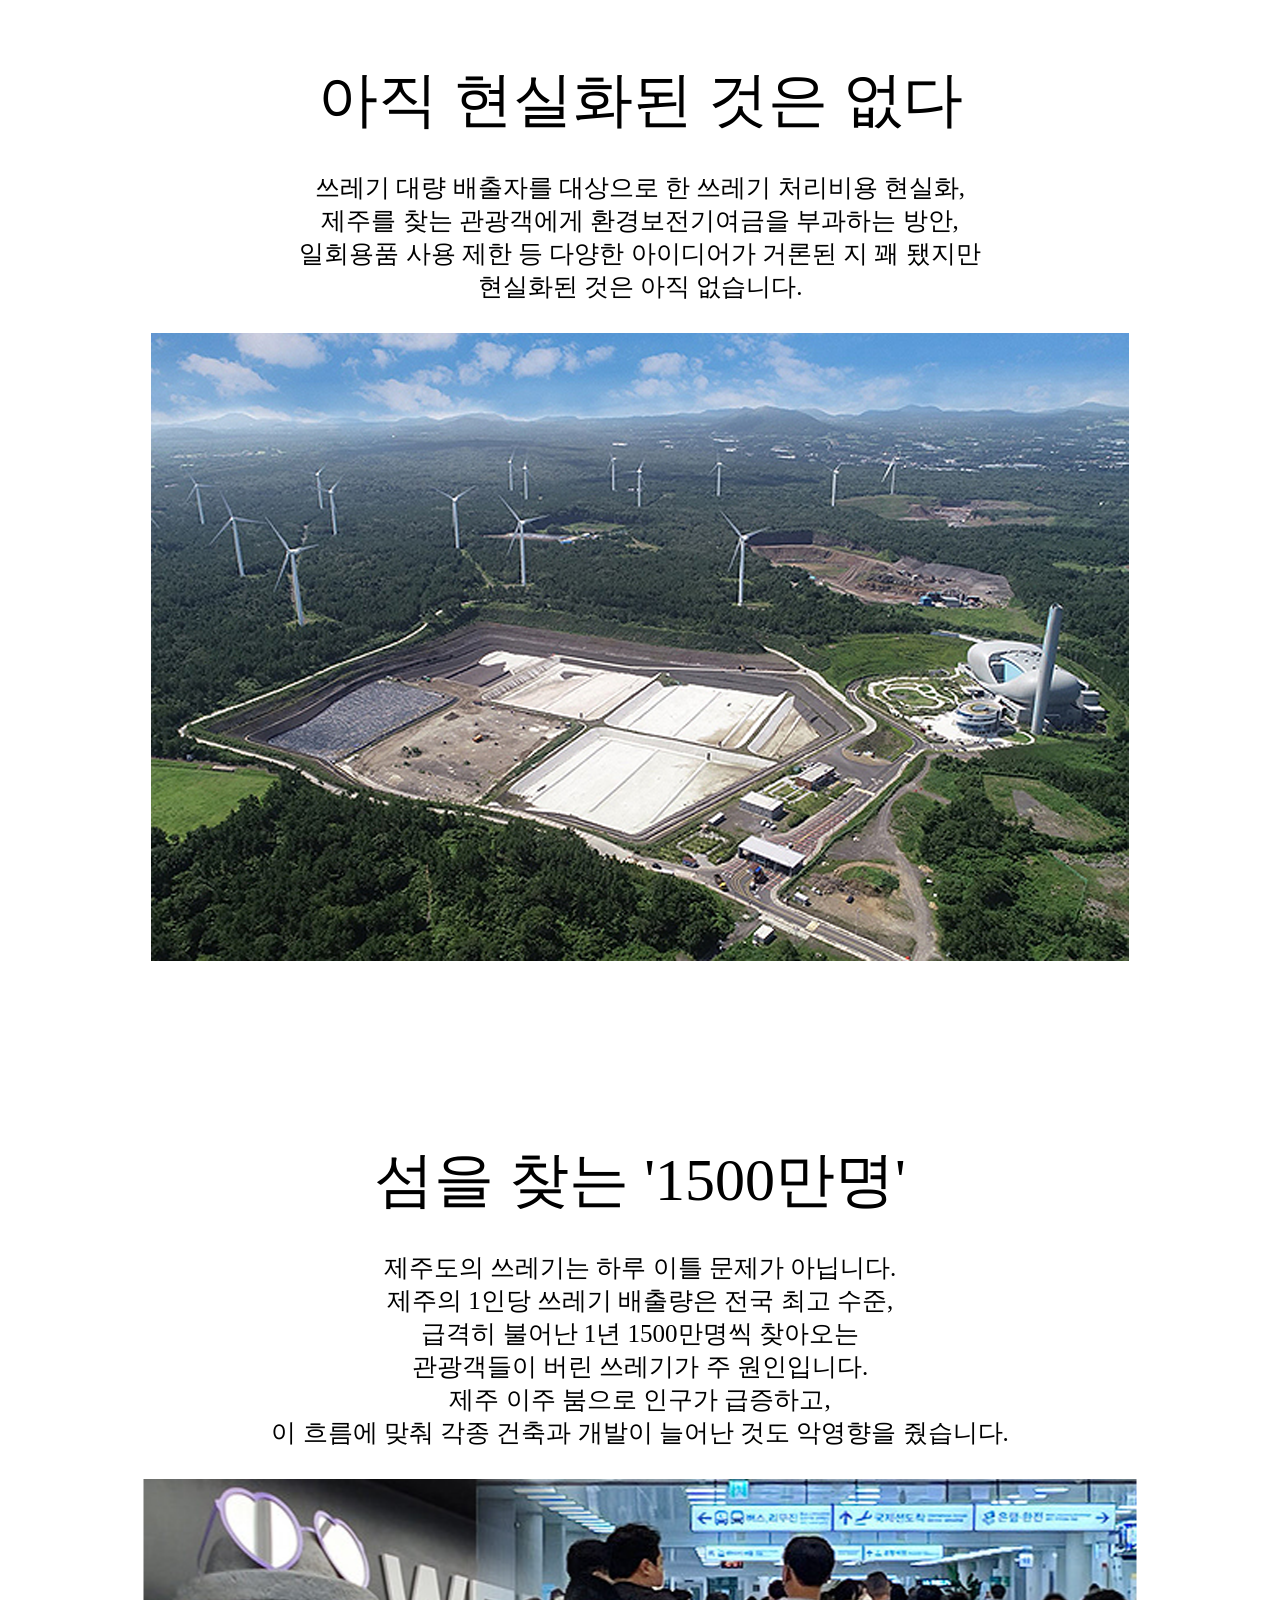
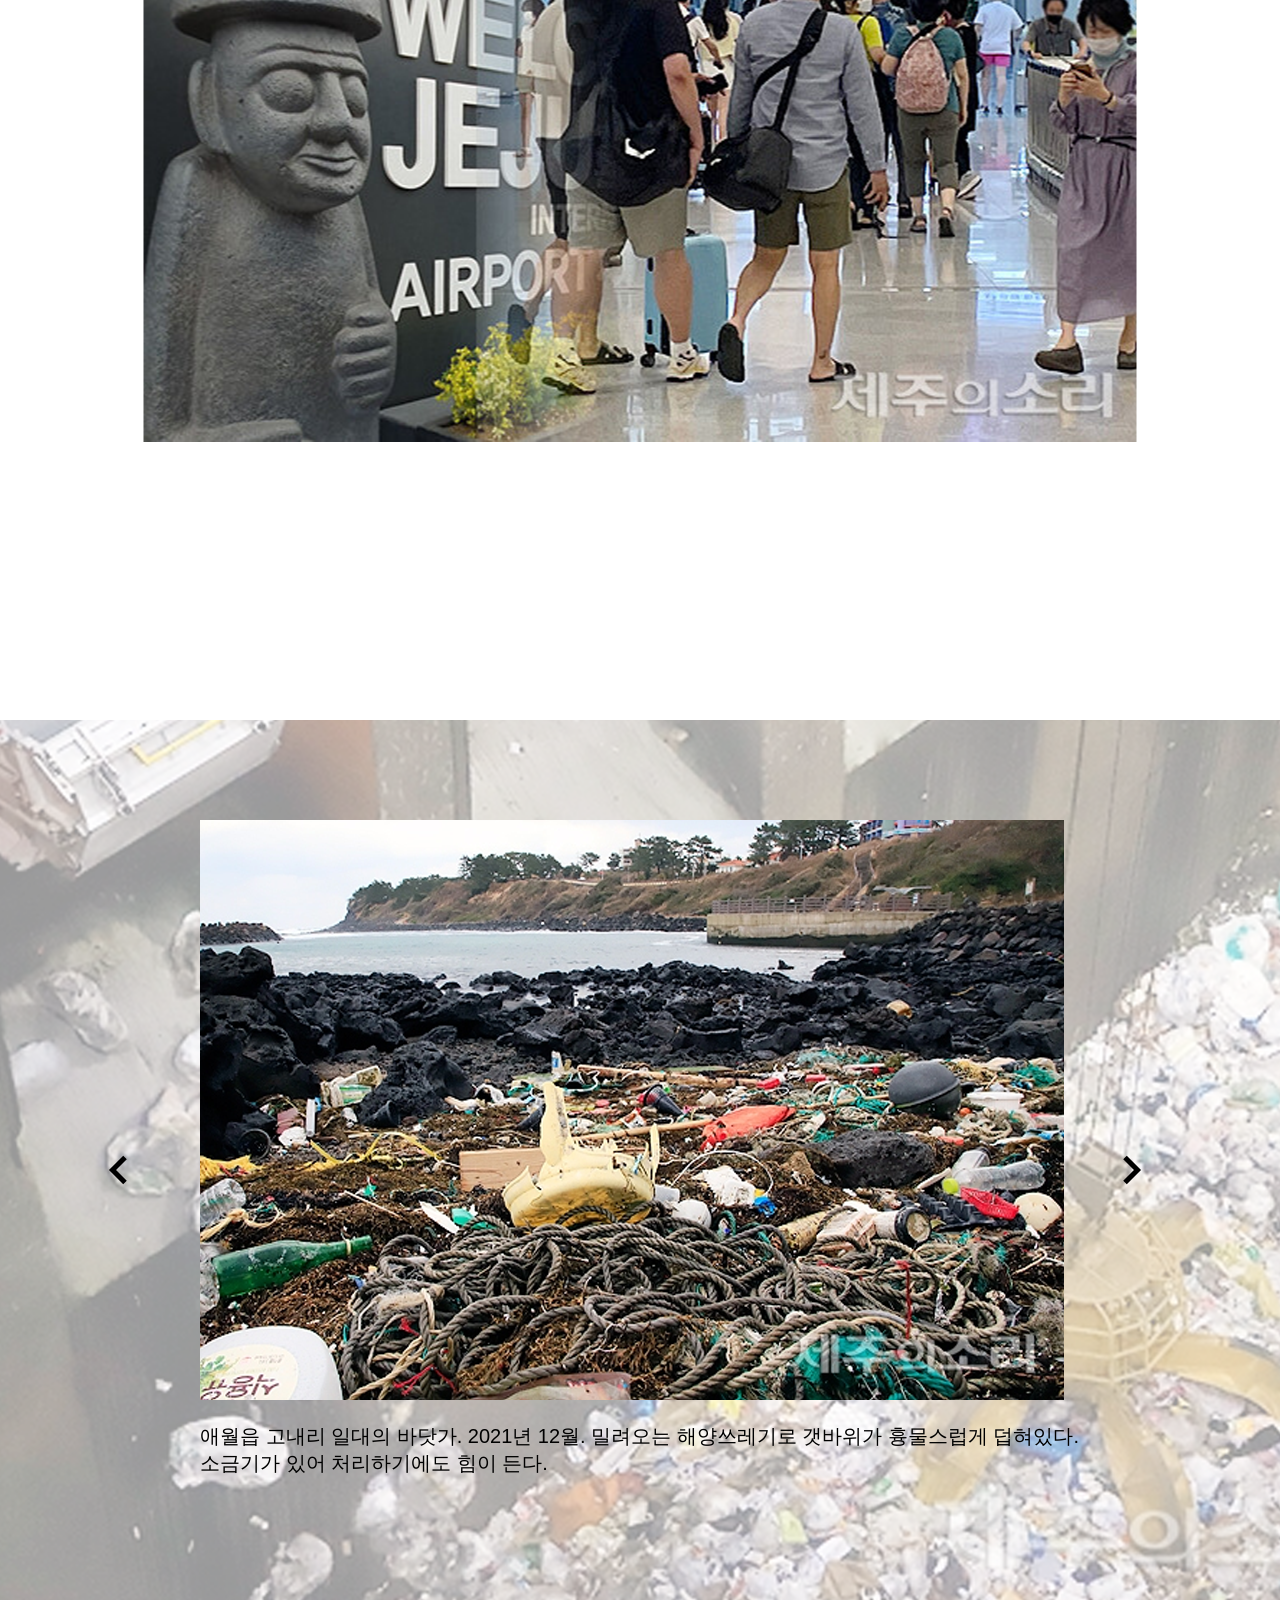
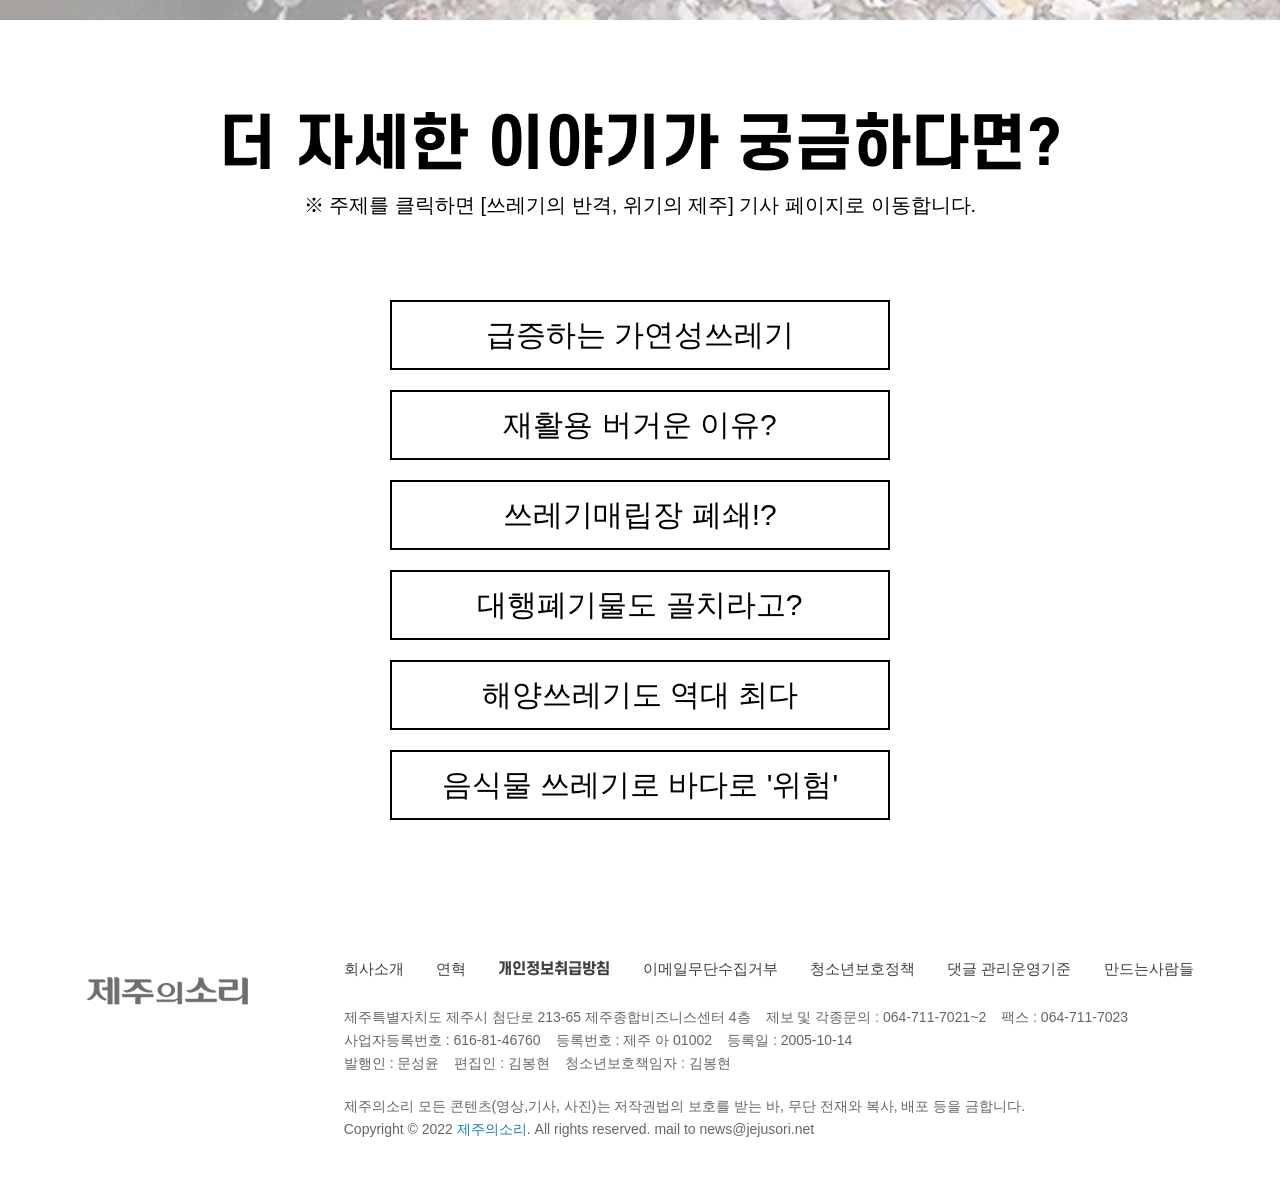
==== commit 0e6a5132: "수정" ====
--- a/main.html
+++ b/main.html
@@ -36,7 +36,7 @@
         <!-- E:header -->
 
         <!-- S:mainContent -->
-        <div id="content" class="main">
+        <div id="content" class="news01">
 
             <section class="page01">
               <div class="page01-text">
@@ -227,12 +227,12 @@
               </div>
               
               <div class="link-box">
-                <a href="">급증하는 가연성쓰레기</a>
-                <a href="">재활용 버거운 이유?</a>
-                <a href="">쓰레기매립장 폐쇄!?</a>
-                <a href="">대행폐기물도 골치라고?</a>
-                <a href="">해양쓰레기도 역대 최다</a>
-                <a href="">음식물 쓰레기로 바다로 '위험'</a>
+                <a target="_blank" href="">급증하는 가연성쓰레기</a>
+                <a target="_blank" href="">재활용 버거운 이유?</a>
+                <a target="_blank" href="">쓰레기매립장 폐쇄!?</a>
+                <a target="_blank" href="">대행폐기물도 골치라고?</a>
+                <a target="_blank" href="">해양쓰레기도 역대 최다</a>
+                <a target="_blank" href="">음식물 쓰레기로 바다로 '위험'</a>
               </div>
             </section>
         </div>
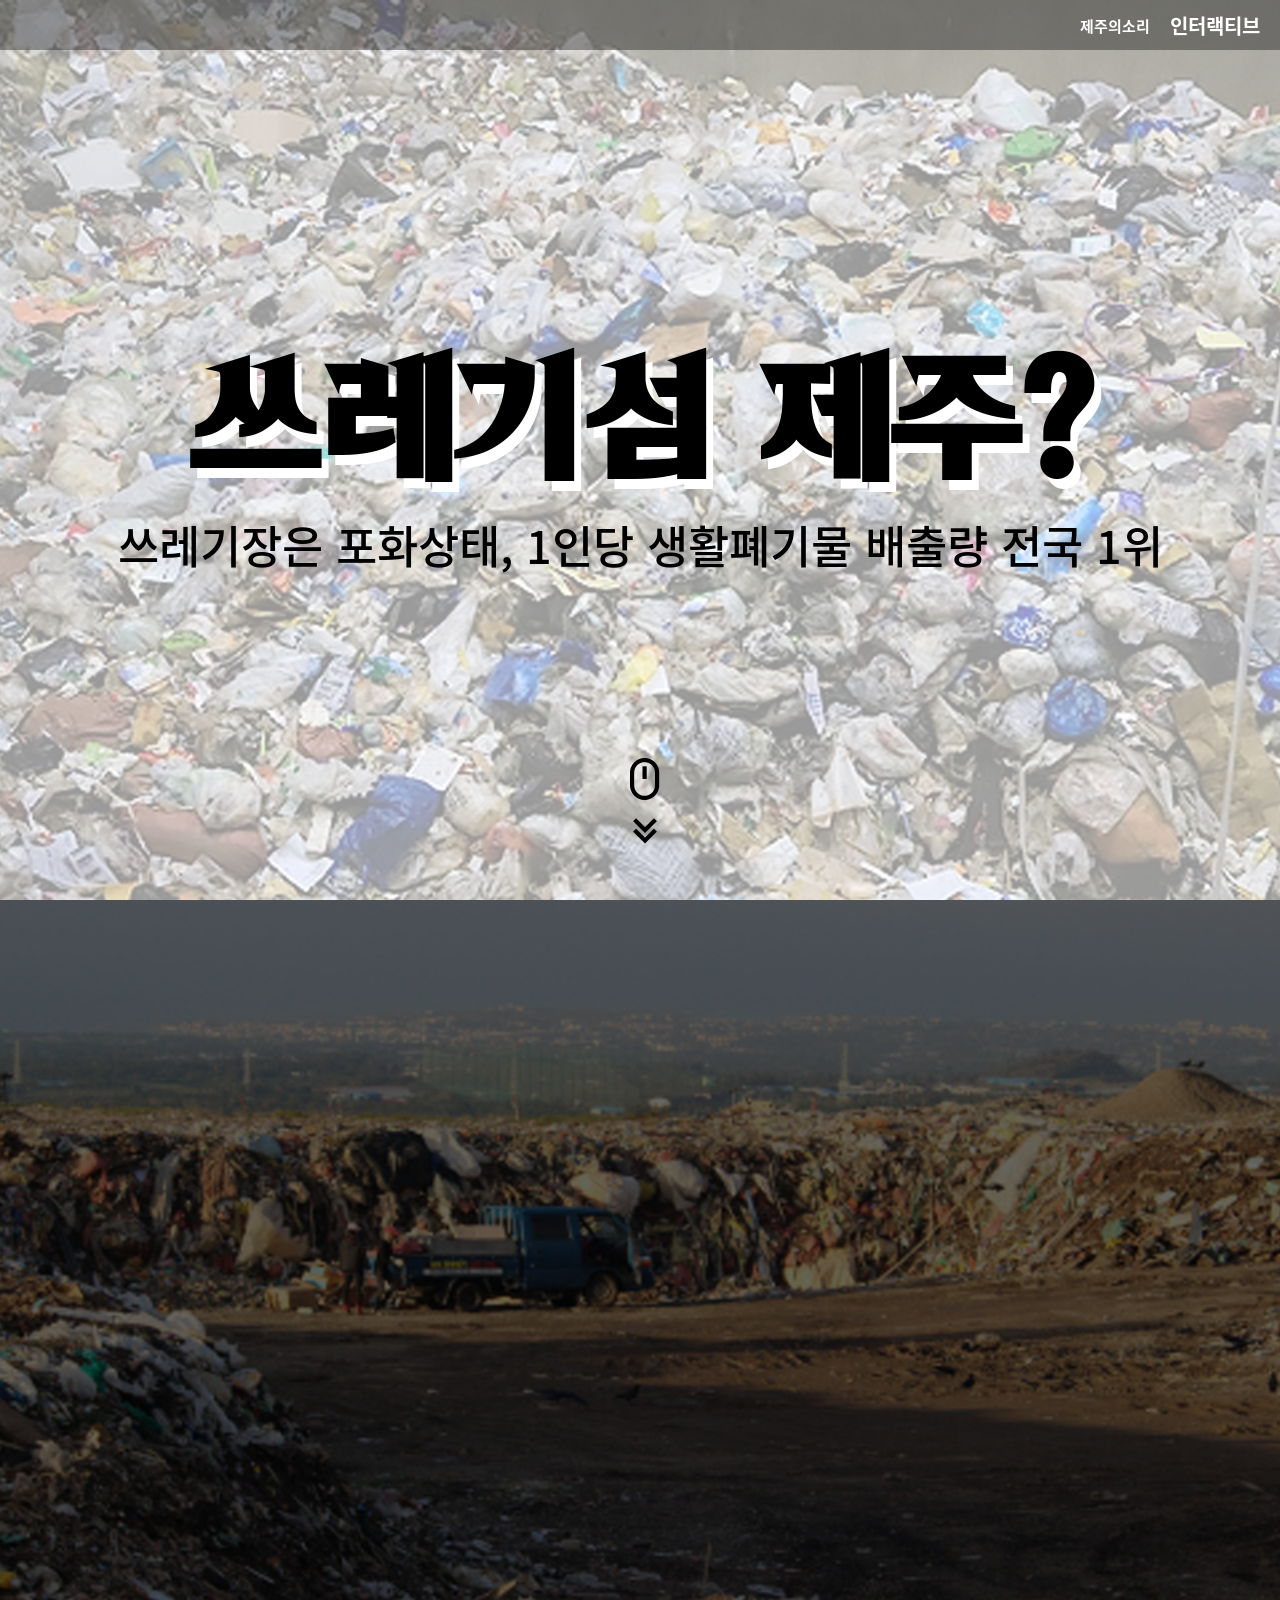
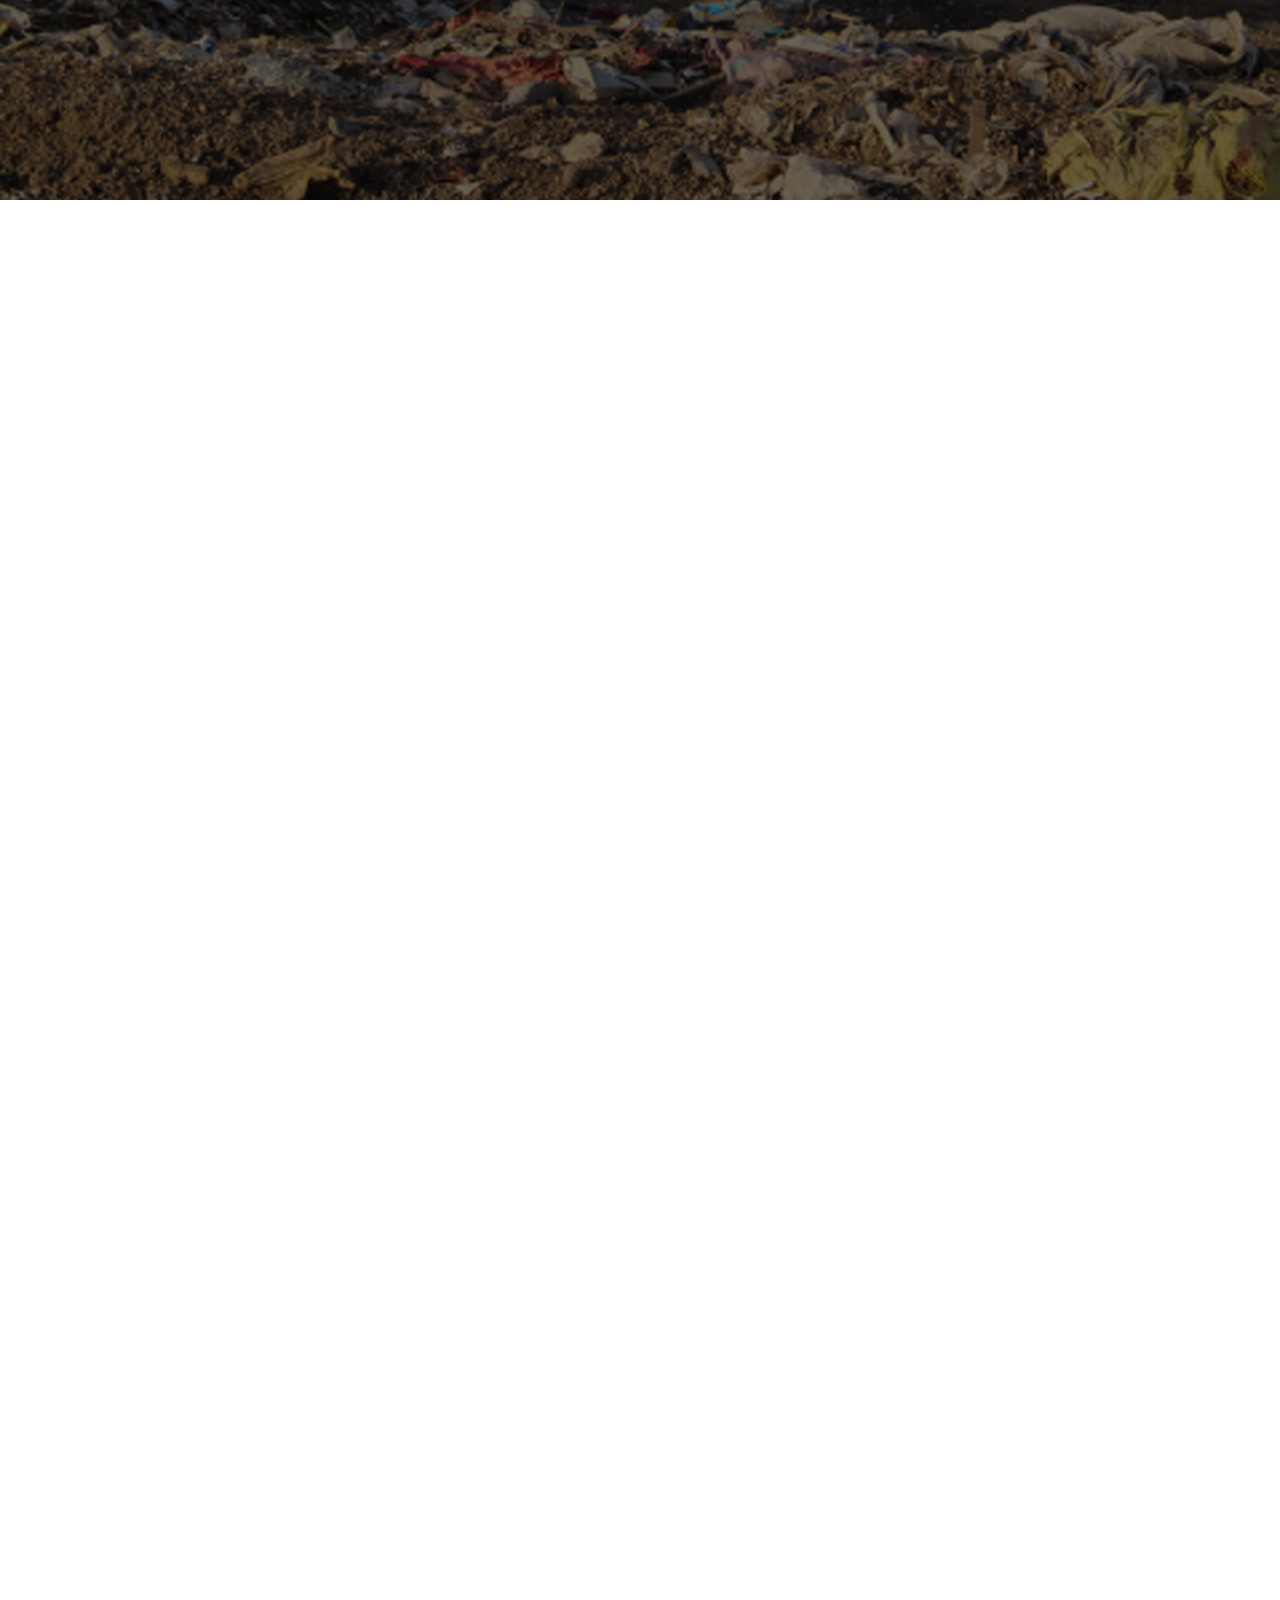
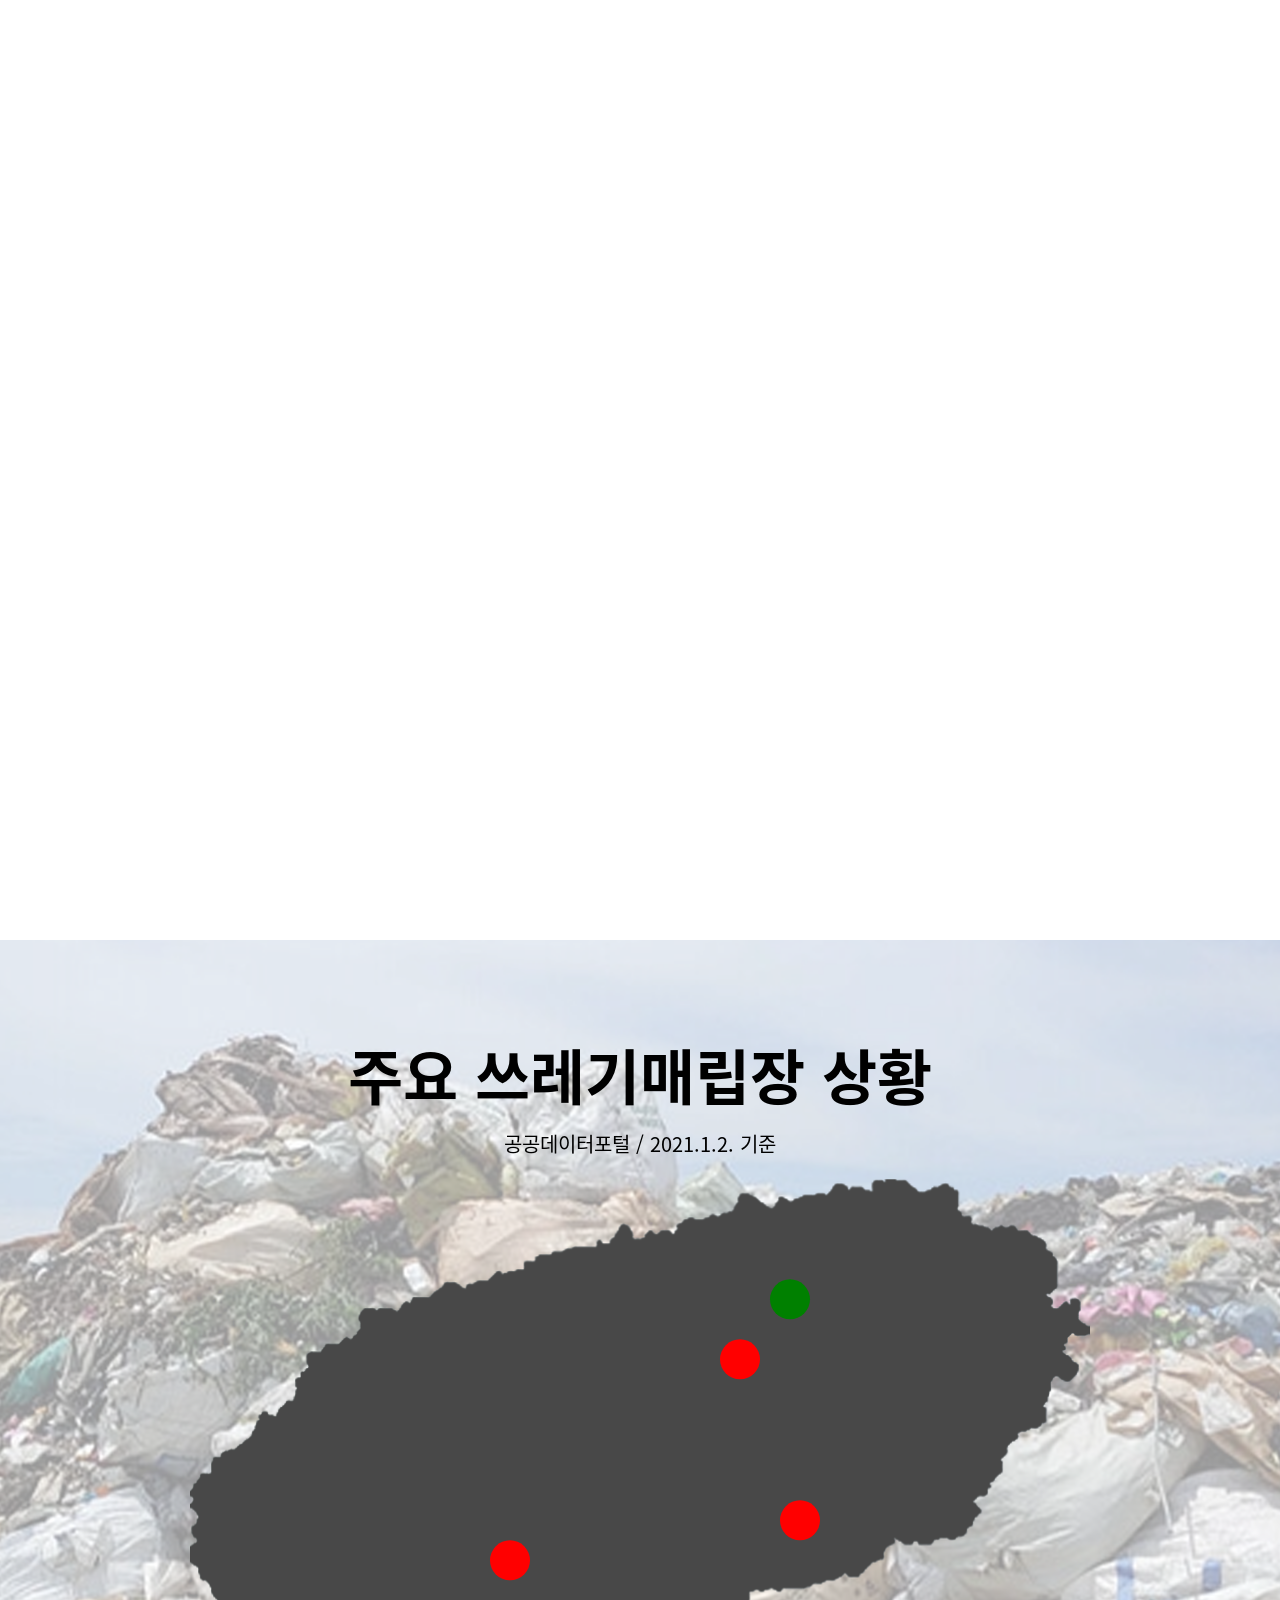
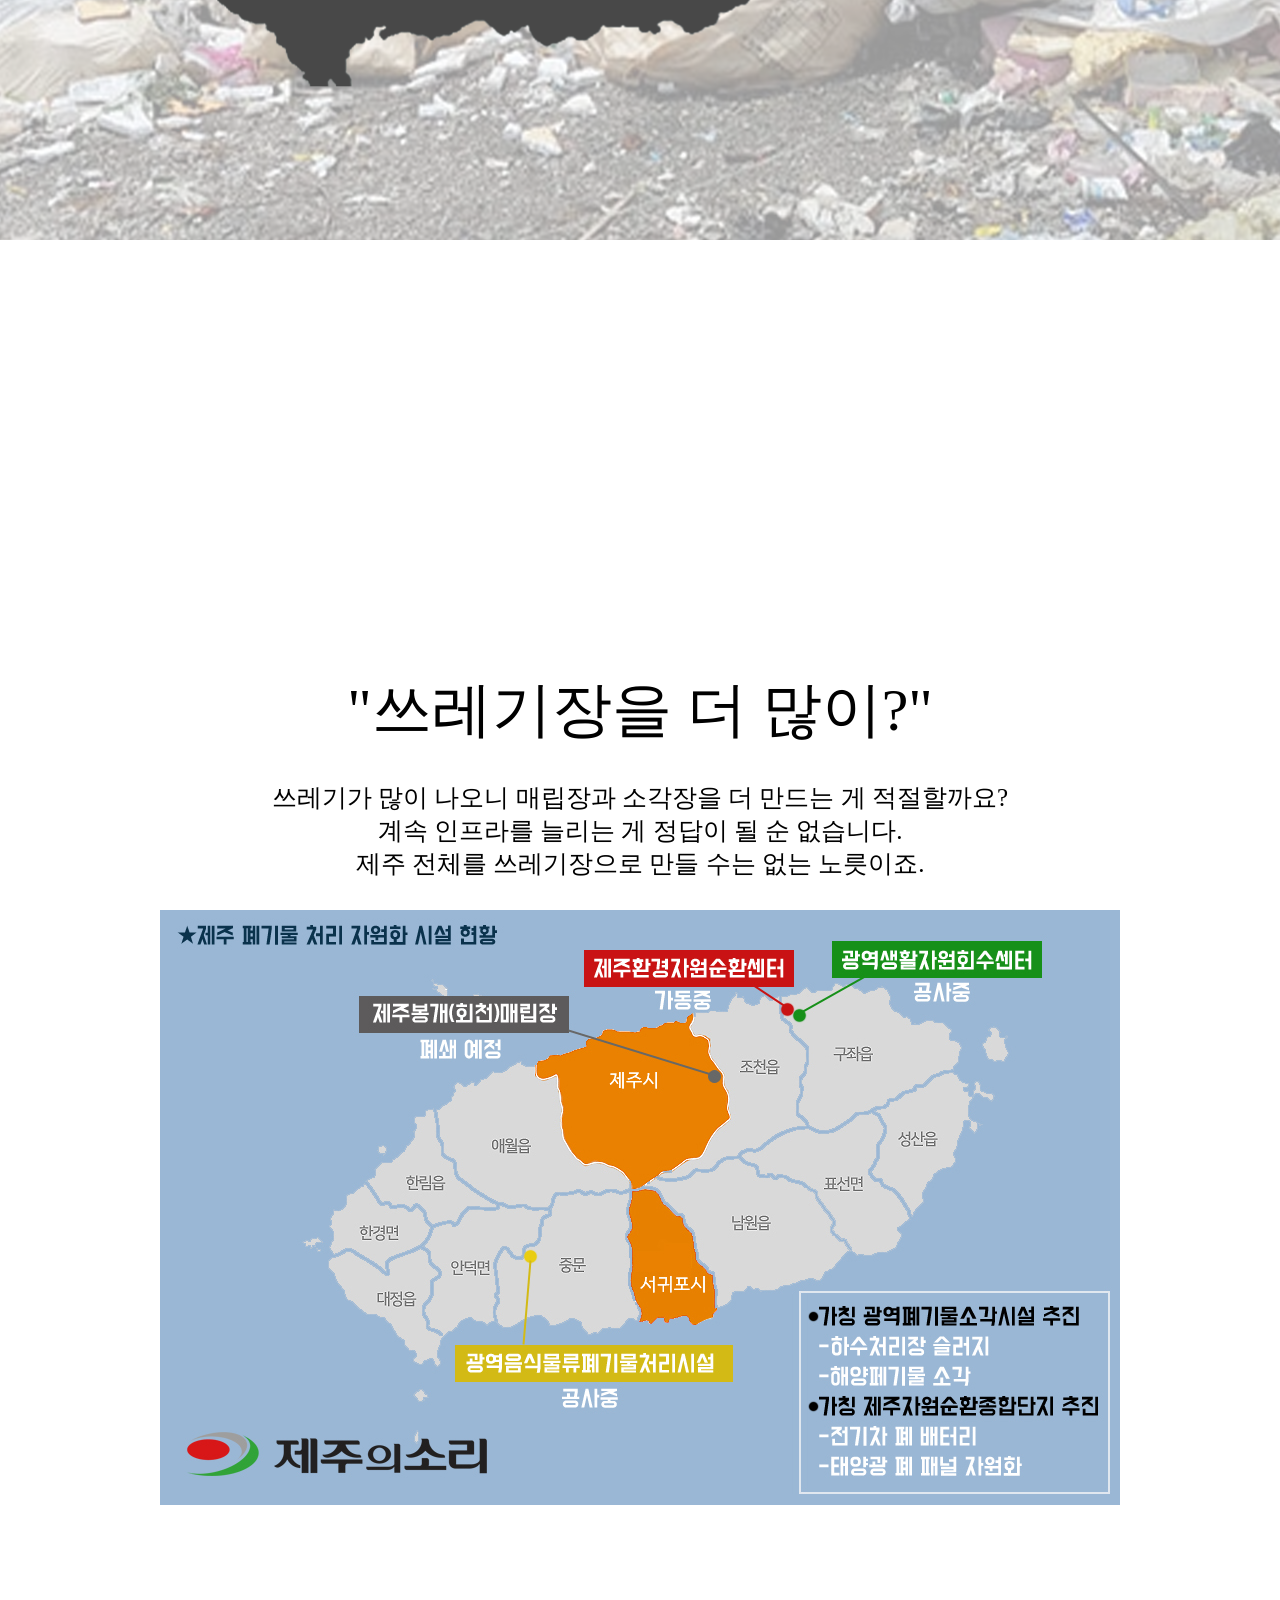
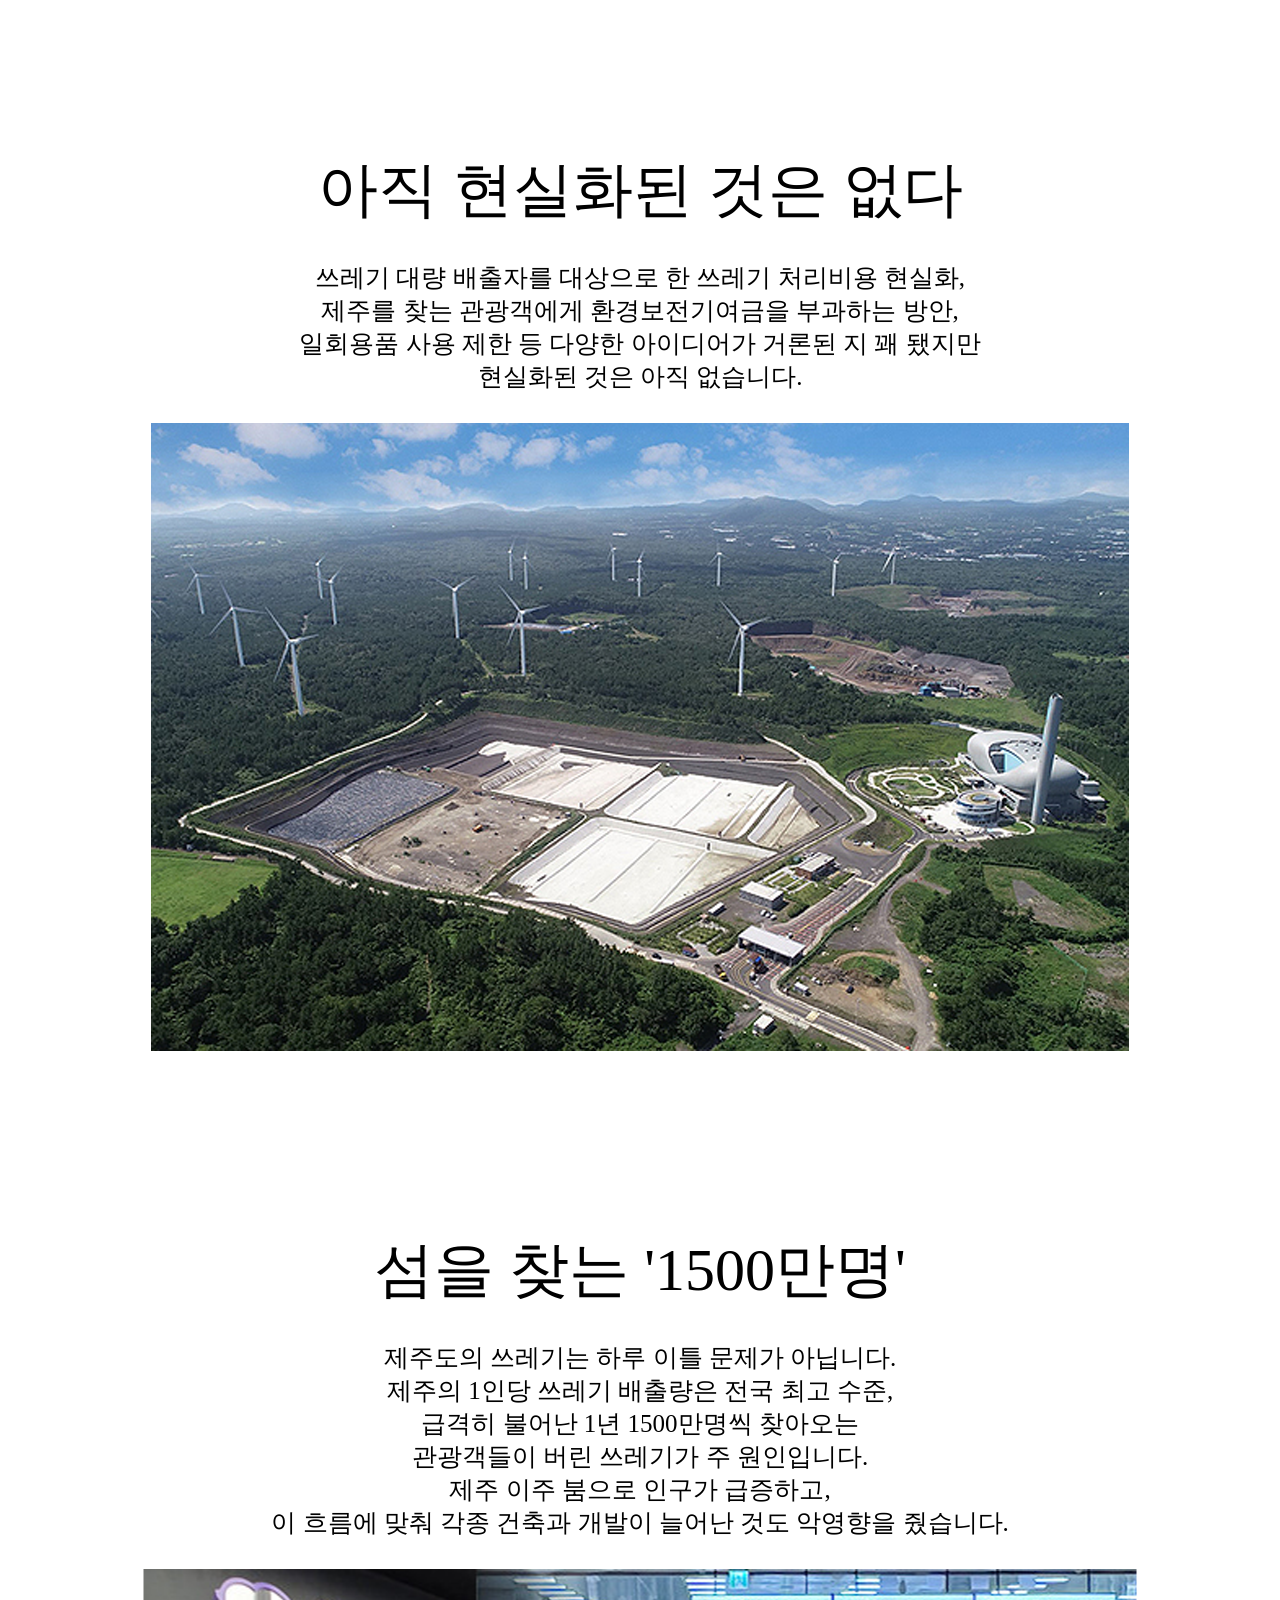
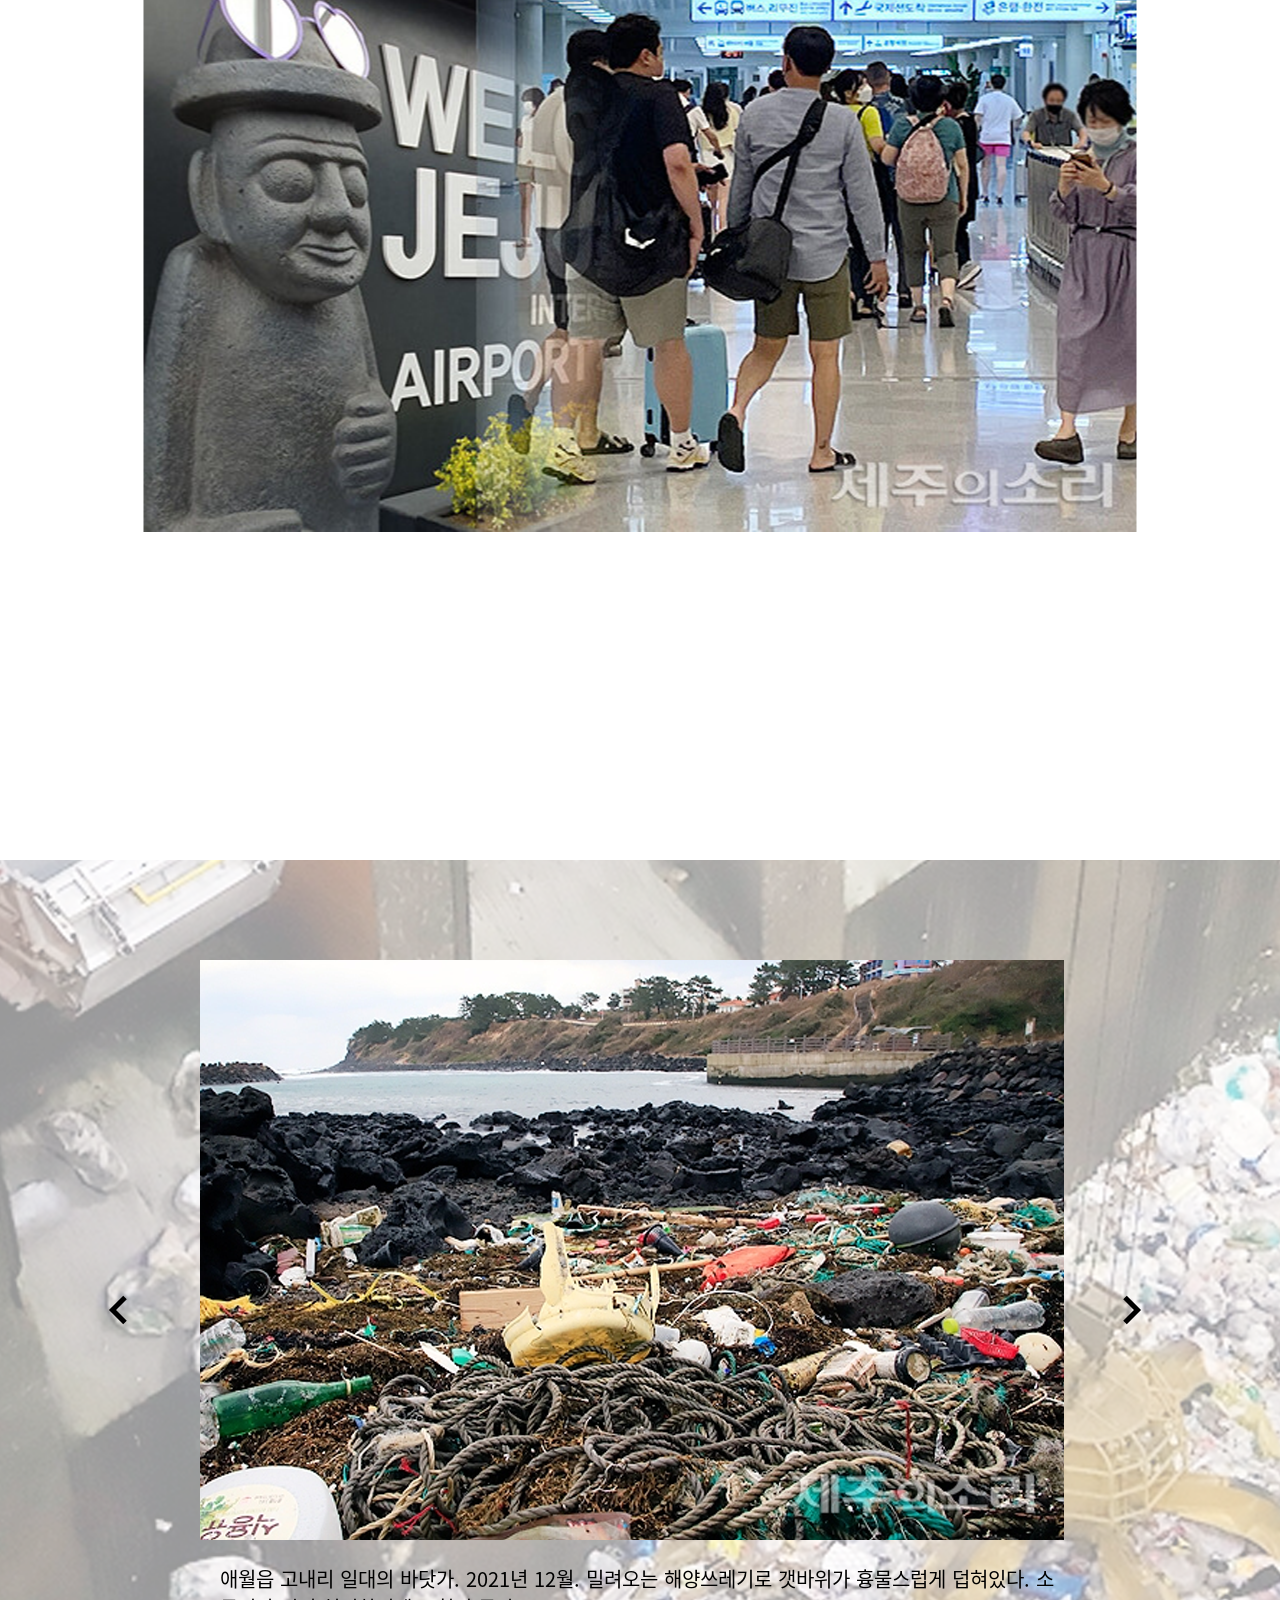
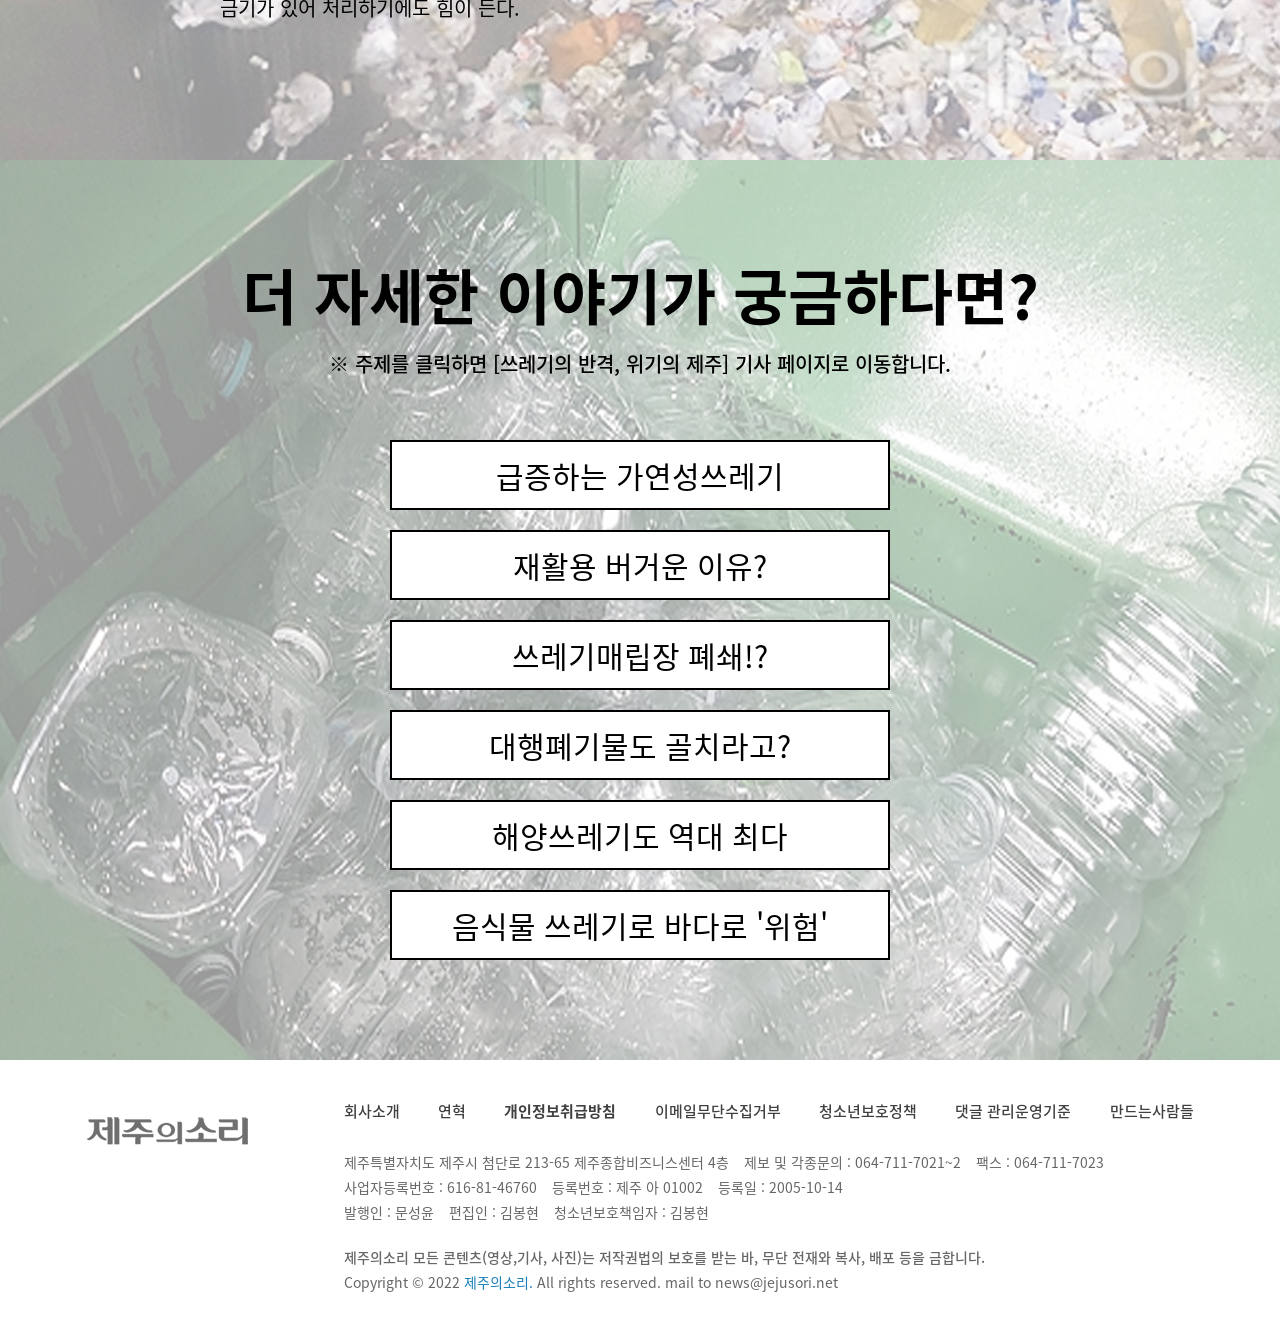
==== commit 863fa988: "배경수정" ====
--- a/main.html
+++ b/main.html
@@ -36,9 +36,12 @@
         <!-- E:header -->
 
         <!-- S:mainContent -->
-        <div id="content" class="news01">
+        <div class="content news01">
 
             <section class="page01">
+              <div class="bg">
+                <img src="/source/images/jejuimage01.png" alt="">
+              </div>
               <div class="page01-text">
                 <h2>쓰레기섬 제주? <small>쓰레기장은 포화상태, 1인당 생활폐기물 배출량 전국 1위</small></h2>
                 
@@ -51,6 +54,9 @@
             
             <section class="page02">
               <div class="scroll-graphic">
+                <div class="bg">
+                  <img src="/source/images/jejuimage02.png" alt="">
+                </div>
                 <div class="graphic-item" data-index="0">
                   <div id="page02" class="step">
                     <p >핵심은 감당할 수 없을 정도로 쓰레기가 쏟아지고 있다는 것.</p>
@@ -80,6 +86,9 @@
             </section>
               
             <section class="page03">
+              <div class="bg">
+                <img src="/source/images/jejuimage03.png" alt="">
+              </div>
               <div class="page03-text">
                 <h2>주요 쓰레기매립장 상황</h2>
                 <p>공공데이터포털 / 2021.1.2. 기준</p>
@@ -206,6 +215,9 @@
             </section>
               
             <section class="page05">
+              <div class="bg">
+                <img src="/source/images/jejuimage05.png" alt="">
+              </div>
               <div class="swiper-container">
                 <div class="swiper-wrapper">
                   <div class="swiper-slide">
@@ -221,6 +233,9 @@
             </section>
 
             <section class="page06">
+              <div class="bg">
+                <img src="/source/images/jejuimage06.png" alt="">
+              </div>
               <div class="page06-text">
                 <h3>더 자세한 이야기가 궁금하다면?</h3>
                 <h4>※ 주제를 클릭하면 [쓰레기의 반격, 위기의 제주] 기사 페이지로 이동합니다.</h4>
